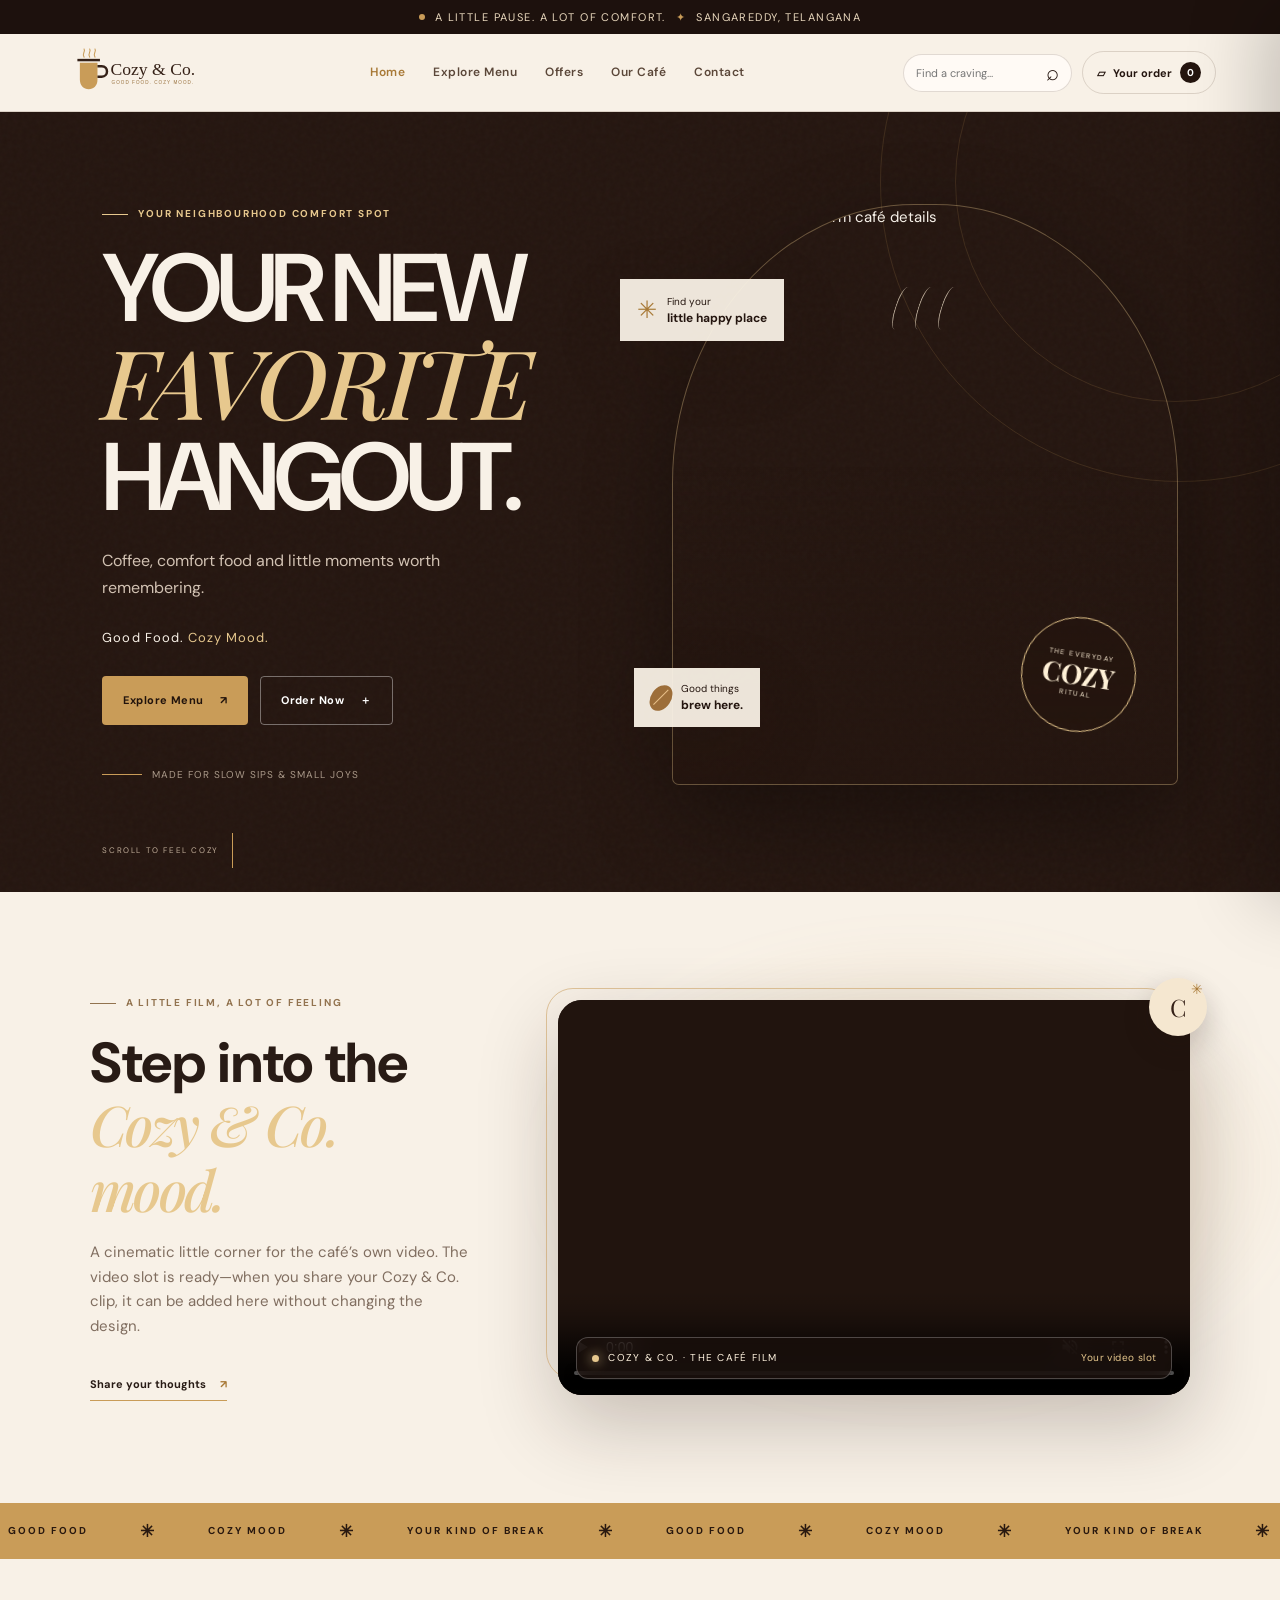
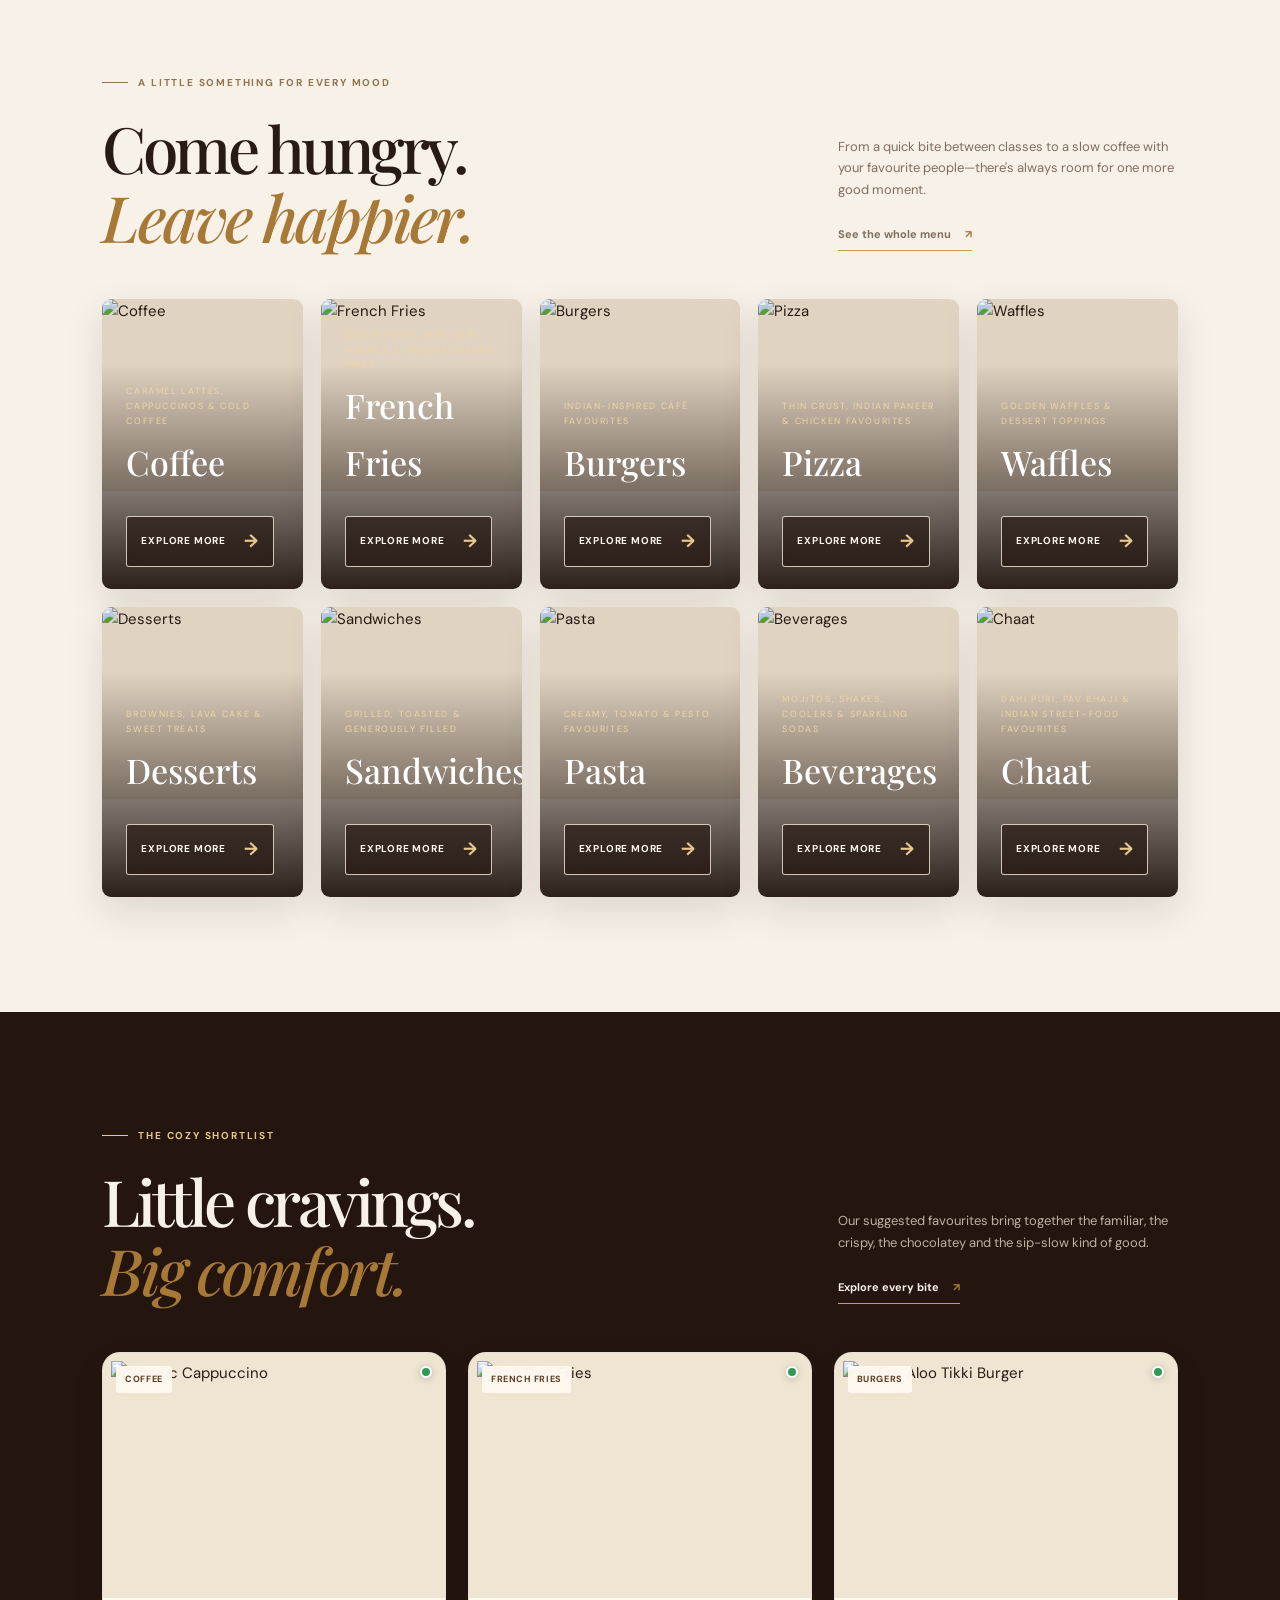
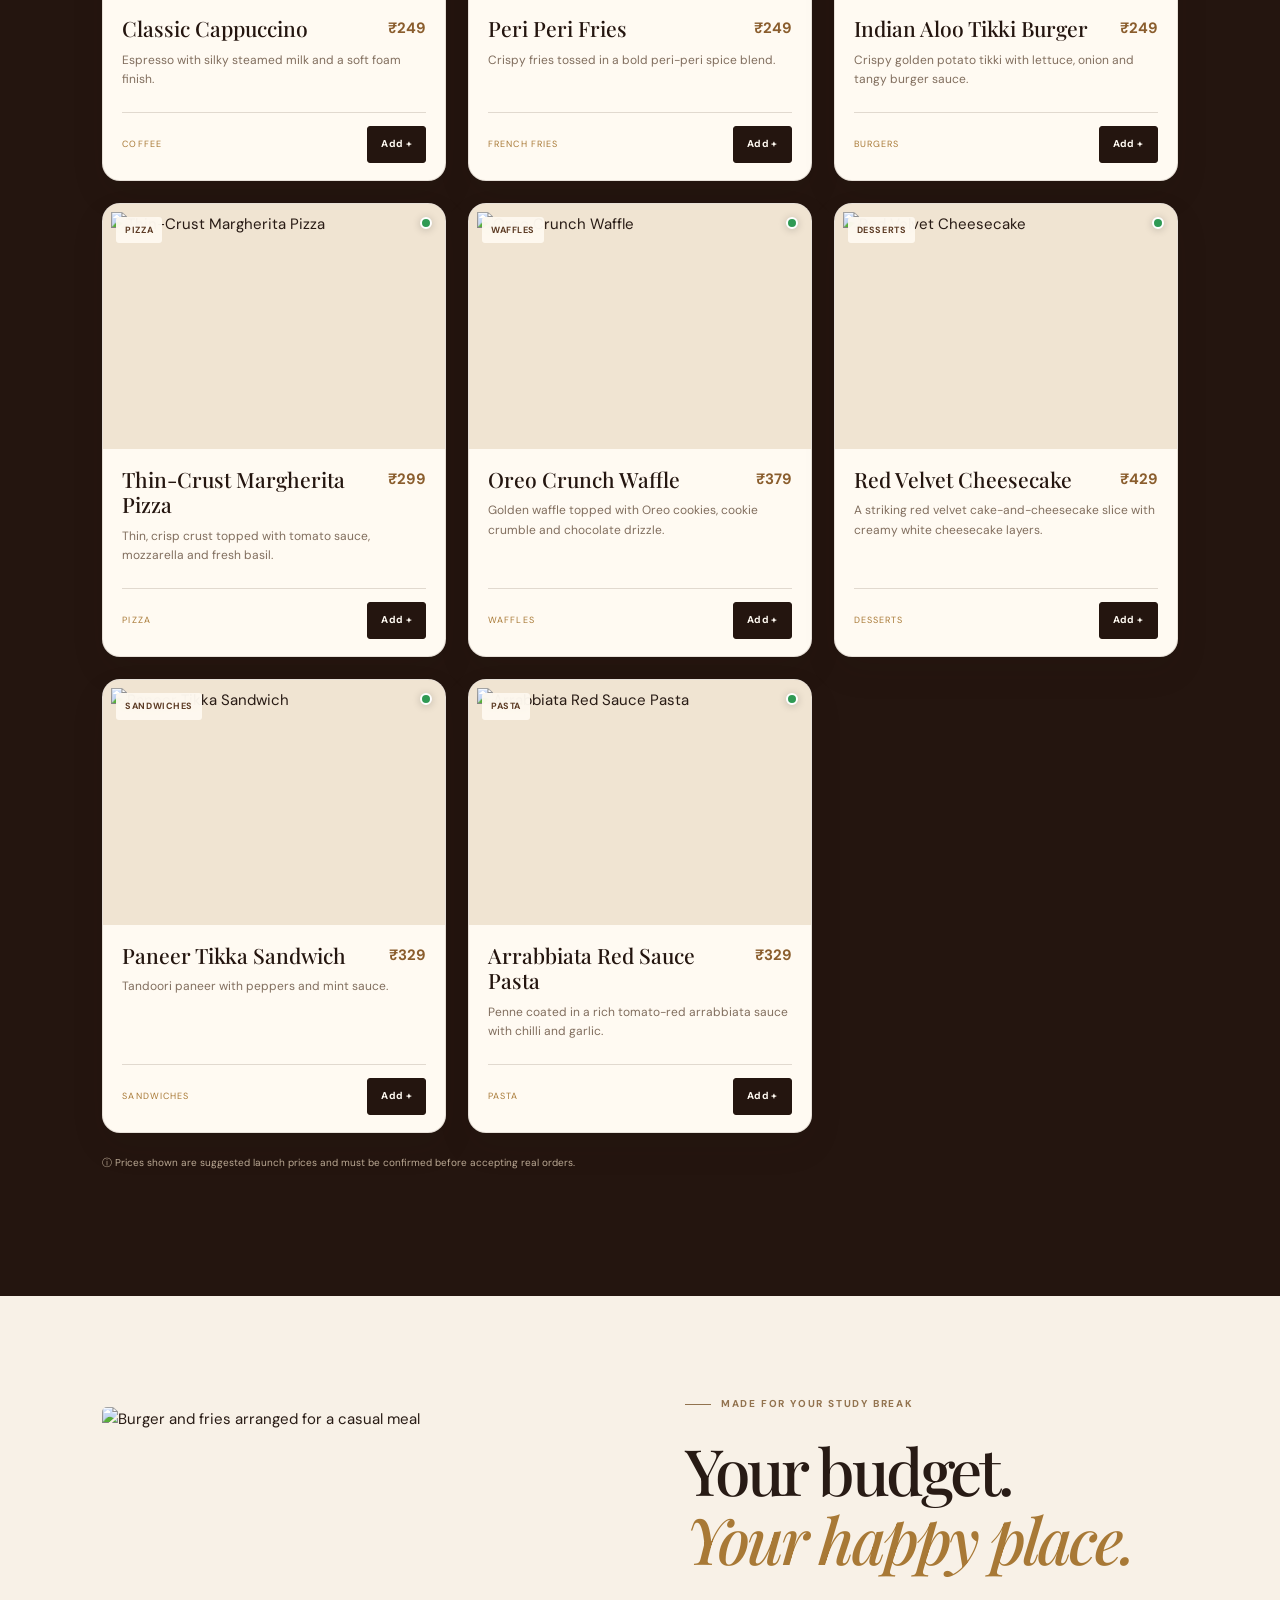
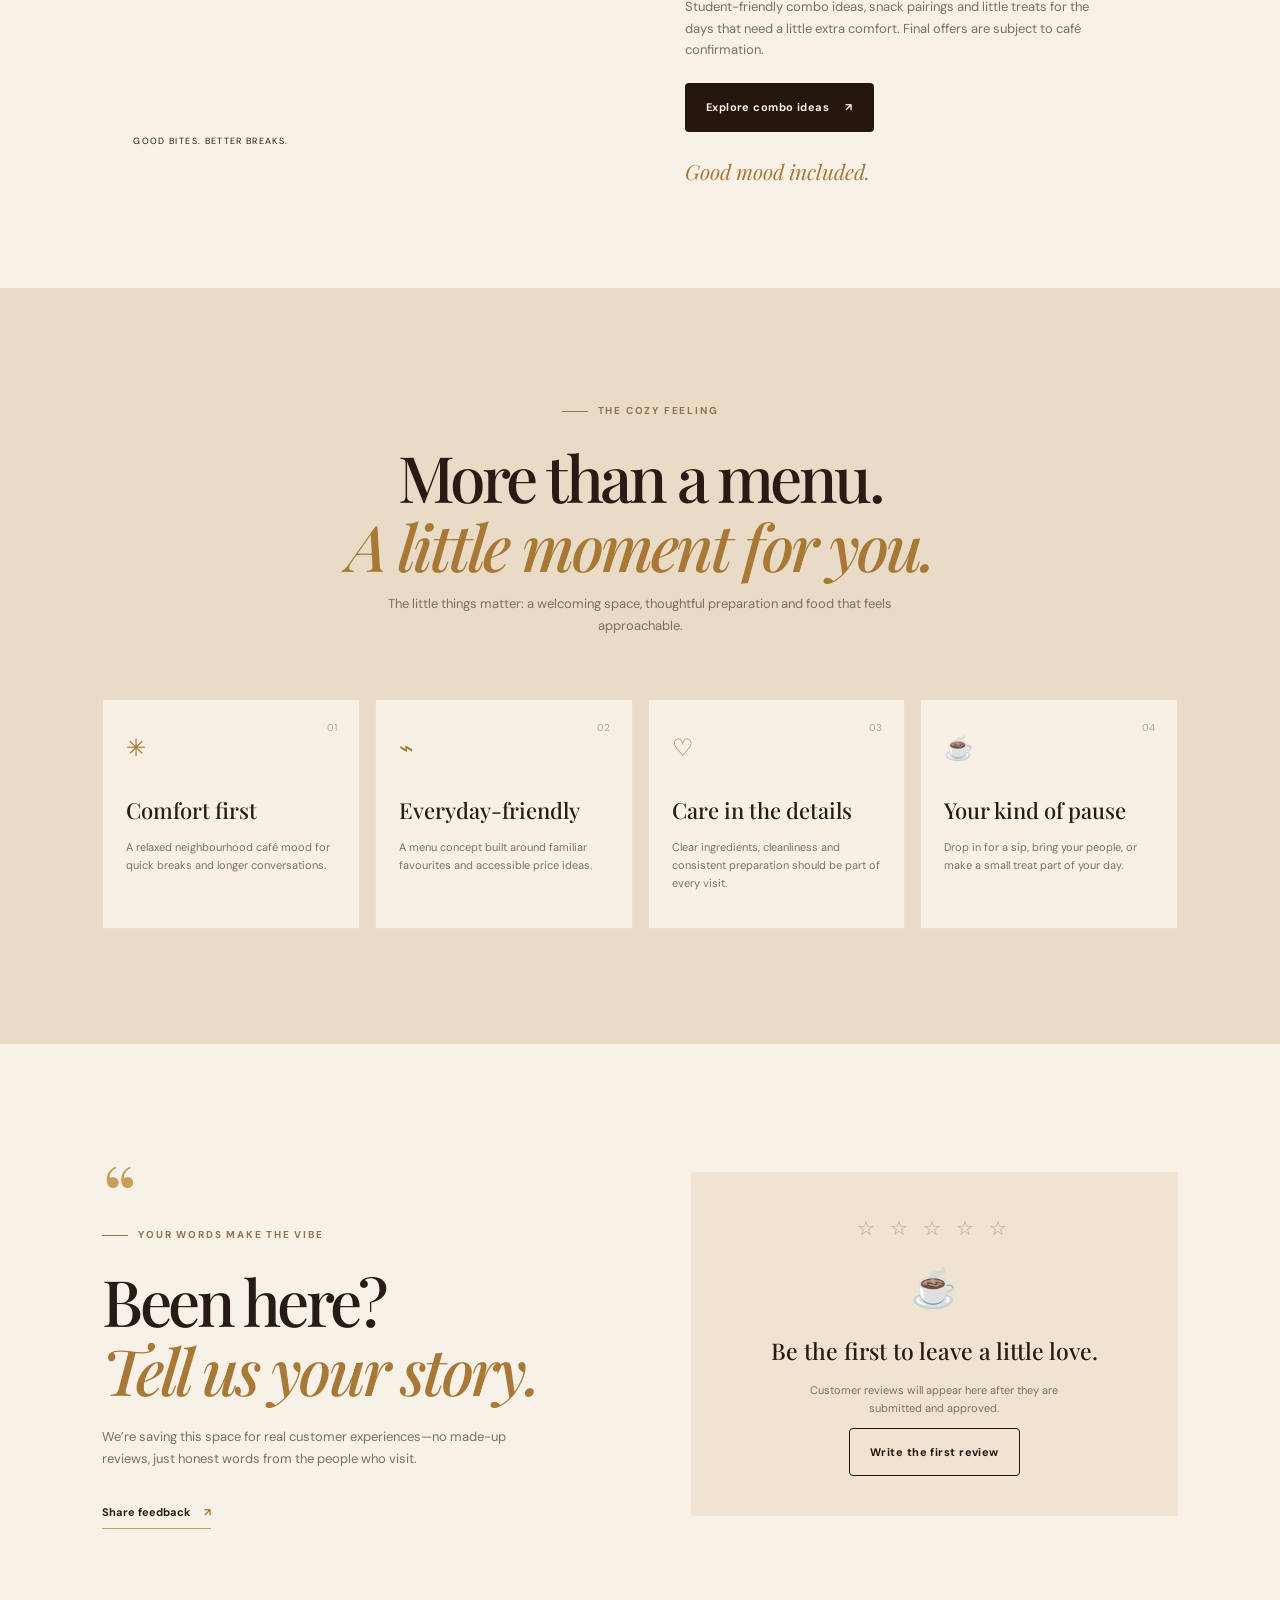
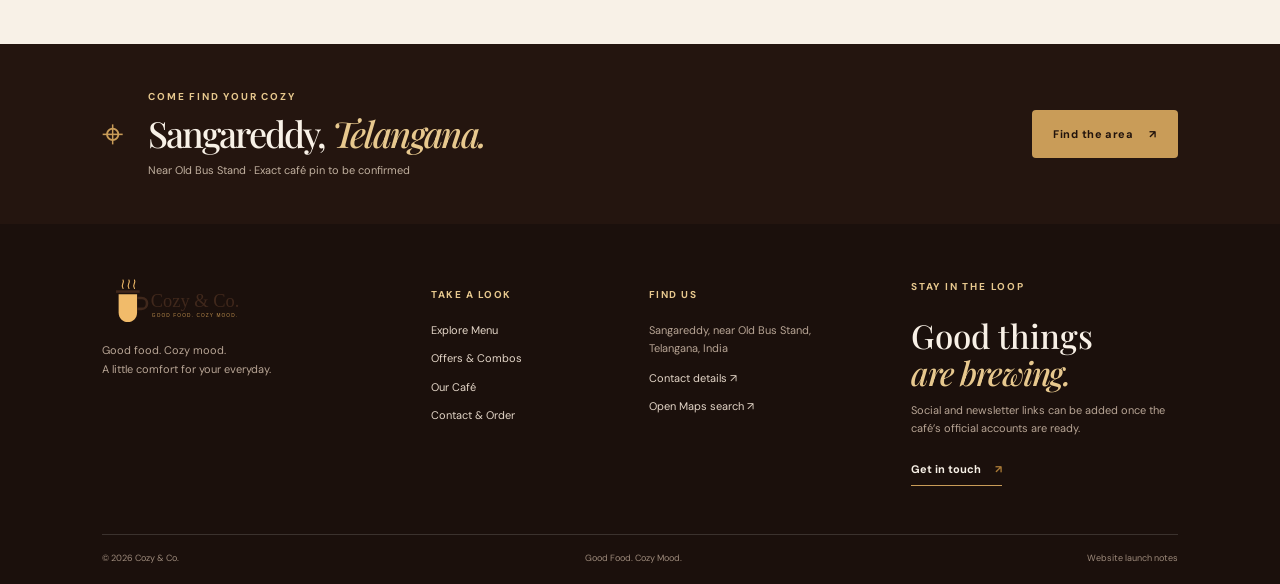
==== index.html @ 73ae34c2 "Refresh menu images after food photo updates" ====
<!doctype html>
<html lang="en">
<head>
  <meta charset="utf-8" />
  <meta name="viewport" content="width=device-width, initial-scale=1" />
  <meta name="theme-color" content="#24150F" />
  <meta name="description" content="Good Food. Cozy Mood. Discover coffee, comfort food, student-friendly snack ideas and sweet treats at Cozy & Co., Sangareddy." />
  <meta property="og:title" content="Cozy & Co. — Good Food. Cozy Mood." />
  <meta property="og:description" content="Coffee, comfort food and little moments worth remembering." />
  <title>Cozy & Co. | Good Food. Cozy Mood.</title>
  <link rel="icon" href="assets/img/logo.svg" type="image/svg+xml" />
  <link rel="preconnect" href="https://images.unsplash.com" />
  <link rel="stylesheet" href="assets/css/styles.css" />
  <script defer src="assets/js/data.js?v=20261010-premiumfix10"></script>
  <script defer src="assets/js/app.js?v=20261010-premiumfix10"></script>
</head>
<body data-page="home">
  <a class="skip-link" href="#main-content">Skip to content</a>
  <div class="announcement-bar"><span class="announcement-dot"></span> A little pause. A lot of comfort. <span class="announcement-sep">✦</span> Sangareddy, Telangana</div>
  <header class="site-header">
    <a class="brand" href="index.html" aria-label="Cozy & Co. home"><img src="assets/img/logo.svg" alt="Cozy & Co. — Good Food. Cozy Mood." /></a>
    <button class="nav-toggle" type="button" data-nav-toggle aria-expanded="false" aria-controls="primary-nav" aria-label="Open navigation"><span></span><span></span></button>
    <nav class="primary-nav" id="primary-nav" aria-label="Main navigation">
      <a data-nav-page="home" href="index.html">Home</a>
      <a data-nav-page="menu" href="menu.html">Explore Menu</a>
      <a data-nav-page="offers" href="offers.html">Offers</a>
      <a data-nav-page="cafe" href="cafe.html">Our Café</a>
      <a data-nav-page="contact" href="contact.html">Contact</a>
    </nav>
    <div class="header-actions">
      <form class="header-search" data-global-search role="search"><label class="sr-only" for="header-search-home">Search menu</label><input id="header-search-home" type="search" placeholder="Find a craving…" /><button aria-label="Search menu" type="submit">⌕</button></form>
      <button class="ambience-control" type="button" data-ambience-toggle aria-pressed="false" hidden><span aria-hidden="true">♪</span><span data-ambience-label>Ambience off</span></button>
      <button class="cart-trigger" type="button" data-cart-open aria-label="Open cart"><span class="cart-icon" aria-hidden="true">▱</span><span class="cart-trigger__label">Your order</span><span class="cart-count" data-cart-count>0</span></button>
    </div>
  </header>

  <main id="main-content">
    <section class="hero hero--home">
      <div class="hero-grain" aria-hidden="true"></div><div class="hero-orbit hero-orbit--one" aria-hidden="true"></div><div class="hero-orbit hero-orbit--two" aria-hidden="true"></div>
      <div class="hero-copy reveal">
        <p class="eyebrow eyebrow--gold"><span class="eyebrow-line"></span> Your neighbourhood comfort spot</p>
        <h1>YOUR NEW<br /><em>FAVORITE</em><br />HANGOUT.</h1>
        <p class="hero-lede">Coffee, comfort food and little moments worth remembering.</p>
        <p class="hero-tagline">Good Food. <span>Cozy Mood.</span></p>
        <div class="hero-actions"><a class="btn btn--gold" href="menu.html">Explore Menu <span aria-hidden="true">↗</span></a><button class="btn btn--light-outline" type="button" data-cart-open>Order Now <span aria-hidden="true">＋</span></button></div>
        <div class="hero-footnote"><span class="hero-footnote__line"></span><span>Made for slow sips & small joys</span></div>
      </div>
      <div class="hero-visual reveal" aria-label="Warm cup of coffee on a café table">
        <div class="hero-photo-frame"><img class="hero-photo" src="https://images.unsplash.com/photo-1559339352-11d035aa65de?auto=format&fit=crop&w=1600&q=90" alt="Fresh coffee and warm café details" fetchpriority="high" /><div class="hero-photo-shade"></div><div class="coffee-steam" aria-hidden="true"><span></span><span></span><span></span></div><div class="hero-stamp"><span class="hero-stamp__small">THE EVERYDAY</span><strong>COZY</strong><span class="hero-stamp__small">RITUAL</span></div></div>
        <div class="floating-note floating-note--top"><span class="note-sparkle">✳</span><span>Find your<br /><strong>little happy place</strong></span></div>
        <div class="floating-note floating-note--bottom"><span class="coffee-bean" aria-hidden="true"></span><span>Good things<br /><strong>brew here.</strong></span></div>
      </div>
      <a class="scroll-cue" href="#discover"><span>SCROLL TO FEEL COZY</span><i aria-hidden="true"></i></a>
    </section>

    <section class="home-film-section section--cream" id="cozy-film">
      <div class="home-film-copy reveal"><p class="eyebrow"><span class="eyebrow-line"></span> A little film, a lot of feeling</p><h2>Step into the<br/><em>Cozy & Co. mood.</em></h2><p>A cinematic little corner for the café’s own video. The video slot is ready—when you share your Cozy & Co. clip, it can be added here without changing the design.</p><a class="text-link" href="contact.html#share-feedback">Share your thoughts <span>↗</span></a></div>
      <div class="home-film-frame reveal"><div class="film-glow" aria-hidden="true"></div><video class="home-film-video" autoplay muted loop playsinline controls preload="metadata" poster="https://images.unsplash.com/photo-1559339352-11d035aa65de?auto=format&fit=crop&w=1400&q=90" aria-label="Cozy and Co. café film"><source src="assets/video/cozy-and-co.mp4" type="video/mp4"/>Your browser does not support video.</video><div class="film-caption"><span class="film-caption-dot"></span><span>COZY & CO. · THE CAFÉ FILM</span><span class="film-caption-note">Your video slot</span></div><div class="film-float-mark" aria-hidden="true">C<span>✳</span></div></div>
    </section>

    <div class="ticker" aria-label="Cozy and Co. tagline"><div class="ticker-track"><span>GOOD FOOD</span><b>✳</b><span>COZY MOOD</span><b>✳</b><span>YOUR KIND OF BREAK</span><b>✳</b><span>GOOD FOOD</span><b>✳</b><span>COZY MOOD</span><b>✳</b><span>YOUR KIND OF BREAK</span><b>✳</b></div></div>

    <section class="section section--cream" id="discover">
      <div class="section-heading section-heading--split reveal"><div><p class="eyebrow"><span class="eyebrow-line"></span> A little something for every mood</p><h2>Come hungry.<br /><em>Leave happier.</em></h2></div><div class="section-heading__aside"><p>From a quick bite between classes to a slow coffee with your favourite people—there's always room for one more good moment.</p><a class="text-link" href="menu.html">See the whole menu <span>↗</span></a></div></div>
      <div class="category-grid" id="category-grid" aria-label="Browse menu categories"></div>
    </section>

    <section class="section section--dark signature-section">
      <div class="section-heading section-heading--split reveal"><div><p class="eyebrow eyebrow--gold"><span class="eyebrow-line"></span> The cozy shortlist</p><h2>Little cravings.<br /><em>Big comfort.</em></h2></div><div class="section-heading__aside section-heading__aside--light"><p>Our suggested favourites bring together the familiar, the crispy, the chocolatey and the sip-slow kind of good.</p><a class="text-link text-link--light" href="menu.html">Explore every bite <span>↗</span></a></div></div>
      <div class="food-grid food-grid--featured" id="featured-grid" aria-label="Featured menu items"></div>
      <p class="price-note price-note--dark"><span aria-hidden="true">ⓘ</span> Prices shown are suggested launch prices and must be confirmed before accepting real orders.</p>
    </section>

    <section class="combo-banner section--cream">
      <div class="combo-banner__image"><img src="https://images.unsplash.com/photo-1568901346375-23c9450c58cd?auto=format&fit=crop&w=1400&q=90" alt="Burger and fries arranged for a casual meal" loading="lazy" /><span class="image-note">GOOD BITES. BETTER BREAKS.</span></div>
      <div class="combo-banner__copy reveal"><p class="eyebrow"><span class="eyebrow-line"></span> Made for your study break</p><h2>Your budget.<br /><em>Your happy place.</em></h2><p>Student-friendly combo ideas, snack pairings and little treats for the days that need a little extra comfort. Final offers are subject to café confirmation.</p><a class="btn btn--dark" href="offers.html">Explore combo ideas <span aria-hidden="true">↗</span></a><span class="handwritten">Good mood included.</span></div>
    </section>

    <section class="section section--sand values-section">
      <div class="section-heading section-heading--center reveal"><p class="eyebrow"><span class="eyebrow-line"></span> The Cozy feeling</p><h2>More than a menu.<br /><em>A little moment for you.</em></h2><p class="section-intro">The little things matter: a welcoming space, thoughtful preparation and food that feels approachable.</p></div>
      <div class="values-grid"><article class="value-card reveal"><span class="value-icon">✳</span><span class="value-number">01</span><h3>Comfort first</h3><p>A relaxed neighbourhood café mood for quick breaks and longer conversations.</p></article><article class="value-card reveal"><span class="value-icon">⌁</span><span class="value-number">02</span><h3>Everyday-friendly</h3><p>A menu concept built around familiar favourites and accessible price ideas.</p></article><article class="value-card reveal"><span class="value-icon">♡</span><span class="value-number">03</span><h3>Care in the details</h3><p>Clear ingredients, cleanliness and consistent preparation should be part of every visit.</p></article><article class="value-card reveal"><span class="value-icon">☕</span><span class="value-number">04</span><h3>Your kind of pause</h3><p>Drop in for a sip, bring your people, or make a small treat part of your day.</p></article></div>
    </section>

    <section class="section section--cream review-section">
      <div class="review-feature reveal"><div class="review-quote-mark">“</div><p class="eyebrow"><span class="eyebrow-line"></span> Your words make the vibe</p><h2>Been here?<br /><em>Tell us your story.</em></h2><p>We’re saving this space for real customer experiences—no made-up reviews, just honest words from the people who visit.</p><a class="text-link" href="contact.html#share-feedback">Share feedback <span>↗</span></a></div>
      <div class="review-placeholder reveal"><div class="review-placeholder__stars" aria-label="No ratings yet">☆ ☆ ☆ ☆ ☆</div><span class="review-placeholder__cup">☕</span><strong>Be the first to leave a little love.</strong><p>Customer reviews will appear here after they are submitted and approved.</p><a href="contact.html#share-feedback" class="btn btn--outline-dark">Write the first review</a></div>
    </section>

    <section class="location-strip section--dark">
      <div class="location-strip__mark" aria-hidden="true">⌖</div><div class="location-strip__copy"><p class="eyebrow eyebrow--gold">Come find your cozy</p><h2>Sangareddy, <em>Telangana.</em></h2><p>Near Old Bus Stand · Exact café pin to be confirmed</p></div><a id="maps-link" class="btn btn--gold" href="https://www.google.com/maps/search/?api=1&query=Cozy%20%26%20Co.%20near%20Old%20Bus%20Stand%20Sangareddy%20Telangana" target="_blank" rel="noopener noreferrer">Find the area <span aria-hidden="true">↗</span></a>
    </section>
  </main>

  <footer class="site-footer"><div class="footer-main"><div class="footer-brand"><a href="index.html" aria-label="Cozy & Co. home"><img src="assets/img/logo.svg" alt="Cozy & Co." /></a><p>Good food. Cozy mood.<br />A little comfort for your everyday.</p></div><div class="footer-column"><h2>Take a look</h2><a href="menu.html">Explore Menu</a><a href="offers.html">Offers & Combos</a><a href="cafe.html">Our Café</a><a href="contact.html">Contact & Order</a></div><div class="footer-column"><h2>Find us</h2><p>Sangareddy, near Old Bus Stand,<br />Telangana, India</p><a href="contact.html#contact-details">Contact details <span>↗</span></a><a href="https://www.google.com/maps/search/?api=1&query=Cozy%20%26%20Co.%20near%20Old%20Bus%20Stand%20Sangareddy%20Telangana" target="_blank" rel="noopener noreferrer">Open Maps search <span>↗</span></a></div><div class="footer-newsletter"><p class="eyebrow eyebrow--gold">Stay in the loop</p><h2>Good things<br /><em>are brewing.</em></h2><p>Social and newsletter links can be added once the café’s official accounts are ready.</p><a class="text-link text-link--light" href="contact.html">Get in touch <span>↗</span></a></div></div><div class="footer-bottom"><span>© <span id="current-year">2026</span> Cozy & Co.</span><span>Good Food. Cozy Mood.</span><a href="README.md">Website launch notes</a></div></footer>

  <div class="cart-backdrop" id="cart-backdrop" aria-hidden="true"></div>
  <aside class="cart-drawer" id="cart-drawer" aria-label="Your order cart" aria-hidden="true">
    <div class="cart-drawer__header"><div><p class="eyebrow">A little something for you</p><h2>Your <em>order.</em></h2></div><button class="icon-button" type="button" data-cart-close aria-label="Close cart">×</button></div>
    <div class="cart-demo-notice"><strong>Preview mode</strong><span>Suggested prices only. Checkout will not send an order or take payment.</span></div>
    <div id="cart-empty" class="cart-empty"><span class="cart-empty__icon">☕</span><h3>Your cozy cart is empty.</h3><p>Find a little something to make your day.</p><a class="btn btn--dark" href="menu.html">Explore menu</a></div>
    <div id="cart-items" class="cart-items" aria-live="polite"></div>
    <div id="checkout-area" class="checkout-area" hidden>
      <div class="cart-totals"><div><span>Subtotal</span><strong data-cart-total>₹0</strong></div><div><span>Delivery fee</span><span class="muted-value">Not configured</span></div><div><span>Taxes</span><span class="muted-value">Not configured</span></div><div class="cart-totals__grand"><span>Preview total</span><strong data-cart-total>₹0</strong></div></div>
      <p class="checkout-note" id="checkout-mode-note">Choose delivery or pickup.</p>
      <form id="checkout-form" class="checkout-form">
        <h3>Checkout details</h3><p class="form-caption">This form validates a demo only. Your information will not be sent or saved.</p>
        <label>Full name <input name="fullName" autocomplete="name" required maxlength="100" placeholder="Your name" /></label>
        <label>Mobile number <input name="mobile" type="tel" inputmode="tel" autocomplete="tel" pattern="[0-9+() -]{10,18}" required placeholder="10-digit mobile number" /></label>
        <label>Order type <select id="fulfilment-type" name="fulfilment" required><option value="pickup">Pickup</option><option value="delivery">Delivery</option></select></label>
        <div id="delivery-address-fields" class="delivery-address-fields" hidden>
          <label>House / building <input name="building" data-delivery-required autocomplete="address-line1" placeholder="House or building" /></label>
          <label>Area and locality <input name="area" data-delivery-required placeholder="Area / locality" /></label>
          <label>Landmark <input name="landmark" placeholder="Nearby landmark (optional)" /></label>
          <div class="form-row"><label>City <input name="city" data-delivery-required autocomplete="address-level2" value="Sangareddy" /></label><label>PIN code <input name="pin" data-delivery-required inputmode="numeric" autocomplete="postal-code" pattern="[0-9]{6}" placeholder="6-digit PIN" /></label></div>
          <label>State <input name="state" data-delivery-required autocomplete="address-level1" value="Telangana" /></label>
          <label>Delivery instructions <textarea name="instructions" rows="2" placeholder="Gate, floor or other details"></textarea></label>
        </div>
        <label>Order notes <textarea name="notes" rows="2" maxlength="500" placeholder="Optional note for the café"></textarea></label>
        <div class="payment-status"><span class="status-dot"></span><div><strong>Payment methods not enabled</strong><p>UPI, online payment and pay-at-pickup must be configured before launch.</p></div></div>
        <button class="btn btn--gold btn--full" type="submit">Validate demo checkout <span>↗</span></button>
        <div id="checkout-result" class="form-result" role="status" hidden></div>
      </form>
    </div>
  </aside>
  <div class="site-toast" id="site-toast" role="status" aria-live="polite"></div>
</body>
</html>
---- assets/css/styles.css ----
@import url('https://fonts.googleapis.com/css2?family=DM+Sans:wght@400;500;600;700&family=Playfair+Display:ital,wght@0,500;0,600;0,700;1,500;1,600&display=swap');
:root{--espresso:#24150f;--espresso2:#352117;--cream:#f8f1e7;--paper:#fffaf2;--sand:#eadbc6;--gold:#c99c58;--gold2:#e7c88e;--ink:#281b15;--muted:#806e60;--line:rgba(71,45,29,.16);--serif:'Playfair Display',Georgia,serif;--sans:'DM Sans',Arial,sans-serif;--shadow:0 22px 70px rgba(36,21,15,.14);--radius:22px}*{box-sizing:border-box}html{scroll-behavior:smooth;scroll-padding-top:100px}body{margin:0;background:var(--cream);color:var(--ink);font-family:var(--sans);font-size:15px;line-height:1.65}body.cart-open{overflow:hidden}img{display:block;max-width:100%}a{color:inherit;text-decoration:none}button,input,select,textarea{font:inherit}button,a,input,select,textarea{-webkit-tap-highlight-color:transparent}button{cursor:pointer}button:focus-visible,a:focus-visible,input:focus-visible,select:focus-visible,textarea:focus-visible{outline:3px solid var(--gold);outline-offset:3px}.sr-only{position:absolute;width:1px;height:1px;padding:0;margin:-1px;overflow:hidden;clip:rect(0,0,0,0);white-space:nowrap;border:0}.skip-link{position:absolute;left:12px;top:-100px;z-index:999;background:#fff;padding:10px 16px}.skip-link:focus{top:12px}.announcement-bar{display:flex;justify-content:center;align-items:center;gap:10px;background:#1d110d;color:#e9d8bd;padding:8px 14px;font-size:11px;letter-spacing:.13em;text-transform:uppercase}.announcement-dot{width:6px;height:6px;border-radius:50%;background:var(--gold)}.announcement-sep{color:var(--gold)}.site-header{position:sticky;top:0;z-index:50;display:flex;align-items:center;gap:28px;justify-content:space-between;padding:14px clamp(18px,5vw,76px);background:rgba(248,241,231,.94);backdrop-filter:blur(18px);border-bottom:1px solid var(--line)}.brand img{width:148px;max-height:58px;object-fit:contain}.primary-nav{display:flex;gap:clamp(14px,2.2vw,34px);align-items:center}.primary-nav a{font-size:12px;font-weight:600;letter-spacing:.04em;color:#5b4739;transition:color .2s}.primary-nav a:hover,.primary-nav a[aria-current=page]{color:#a87936}.header-actions{display:flex;align-items:center;gap:10px}.header-search{display:flex;border:1px solid var(--line);border-radius:40px;overflow:hidden;background:#fffaf5}.header-search input{border:0;background:transparent;outline:0;width:130px;padding:9px 12px;font-size:11px}.header-search button{border:0;background:transparent;padding:0 12px;color:var(--espresso);font-size:22px}.cart-trigger,.ambience-control{border:1px solid var(--line);border-radius:50px;padding:10px 14px;display:flex;align-items:center;gap:8px;background:transparent;color:var(--espresso);font-size:11px;font-weight:700}.cart-count{display:grid;place-items:center;width:21px;height:21px;background:var(--espresso);color:white;border-radius:50%;font-size:10px}.nav-toggle{display:none;background:transparent;border:0}.hero{position:relative;overflow:hidden;min-height:670px;background:var(--espresso);color:var(--cream);display:grid;grid-template-columns:1fr 1fr;align-items:center;padding:76px clamp(24px,8vw,130px) 92px;gap:5vw}.hero--home{min-height:min(780px,calc(100vh - 100px))}.hero-grain{position:absolute;inset:0;pointer-events:none;opacity:.12;background-image:url("data:image/svg+xml,%3Csvg viewBox='0 0 180 180' xmlns='http://www.w3.org/2000/svg'%3E%3Cfilter id='n'%3E%3CfeTurbulence type='fractalNoise' baseFrequency='.9' numOctaves='4' stitchTiles='stitch'/%3E%3C/filter%3E%3Crect width='100%25' height='100%25' filter='url(%23n)' opacity='.25'/%3E%3C/svg%3E")}.hero-orbit{position:absolute;border:1px solid rgba(201,156,88,.16);border-radius:50%;pointer-events:none}.hero-orbit--one{width:600px;height:600px;right:-200px;top:-230px}.hero-orbit--two{width:440px;height:440px;right:-115px;top:-150px}.hero-copy,.hero-visual{position:relative;z-index:1}.eyebrow{font-size:10px;text-transform:uppercase;letter-spacing:.18em;font-weight:700;color:#92734f;display:flex;align-items:center;gap:10px;margin:0 0 22px}.eyebrow--gold{color:var(--gold2)}.eyebrow-line{display:inline-block;width:26px;height:1px;background:currentColor}.hero h1{font-size:clamp(54px,7.5vw,105px);letter-spacing:-.065em;line-height:.94;margin:0 0 25px;font-weight:600}.hero h1 em,h2 em{font-family:var(--serif);font-weight:500;color:var(--gold2);letter-spacing:-.045em}.hero-lede{max-width:380px;color:#d2c2b3;font-size:16px}.hero-tagline{font-size:13px;letter-spacing:.08em;margin:26px 0}.hero-tagline span{color:var(--gold2)}.hero-actions{display:flex;flex-wrap:wrap;gap:12px;margin:28px 0}.btn{display:inline-flex;align-items:center;justify-content:center;gap:16px;border:1px solid transparent;border-radius:4px;padding:14px 20px;font-size:11px;font-weight:700;letter-spacing:.04em;transition:transform .2s,background .2s,color .2s}.btn:hover{transform:translateY(-2px)}.btn--gold{background:var(--gold);color:#21130c}.btn--gold:hover{background:var(--gold2)}.btn--light-outline{border-color:rgba(255,255,255,.38);color:white;background:transparent}.btn--dark{background:var(--espresso);color:var(--cream)}.btn--outline-dark{background:transparent;border-color:var(--espresso);color:var(--espresso)}.btn--full{width:100%}.hero-footnote{display:flex;align-items:center;gap:10px;color:#aa9989;font-size:10px;letter-spacing:.1em;text-transform:uppercase;margin-top:42px}.hero-footnote__line{width:40px;height:1px;background:var(--gold)}.hero-visual{max-width:510px;justify-self:end;width:100%}.hero-photo-frame{position:relative;aspect-ratio:4/4.6;overflow:hidden;border-radius:48% 48% 7px 7px;box-shadow:0 30px 90px rgba(0,0,0,.3);border:1px solid rgba(231,200,142,.35)}.hero-photo{width:100%;height:100%;object-fit:cover;filter:saturate(.8)}.hero-photo-shade{position:absolute;inset:0;background:linear-gradient(0deg,rgba(36,21,15,.55),transparent 55%)}.coffee-steam{position:absolute;top:14%;left:44%;display:flex;gap:10px;opacity:.65}.coffee-steam span{height:45px;width:13px;border-left:1px solid #fff0d8;border-radius:50%;transform:rotate(18deg);animation:steam 3s ease-in-out infinite}.coffee-steam span:nth-child(2){animation-delay:.7s}.coffee-steam span:nth-child(3){animation-delay:1.2s}@keyframes steam{50%{transform:translateY(-12px) rotate(18deg);opacity:.25}}.hero-stamp{position:absolute;bottom:9%;right:8%;width:115px;height:115px;border:1px solid var(--gold2);border-radius:50%;display:flex;align-items:center;justify-content:center;flex-direction:column;color:#fff1d7;background:rgba(36,21,15,.45);backdrop-filter:blur(4px);transform:rotate(9deg)}.hero-stamp strong{font-family:var(--serif);font-size:27px;line-height:1}.hero-stamp__small{font-size:7px;letter-spacing:.2em}.floating-note{position:absolute;display:flex;gap:10px;align-items:center;padding:13px 17px;background:rgba(250,243,231,.94);color:var(--espresso);box-shadow:var(--shadow);font-size:10px;line-height:1.5}.floating-note strong{font-size:12px}.floating-note--top{top:13%;left:-52px}.floating-note--bottom{bottom:10%;left:-38px}.note-sparkle{font-size:24px;color:#a87936}.coffee-bean{display:block;width:20px;height:28px;border-radius:50%;background:#9d6e39;transform:rotate(35deg);position:relative}.coffee-bean:after{content:"";position:absolute;left:9px;top:3px;width:1px;height:21px;background:#e9c18b;transform:rotate(10deg)}.scroll-cue{position:absolute;bottom:24px;left:clamp(24px,8vw,130px);display:flex;gap:13px;align-items:center;font-size:8px;letter-spacing:.2em;color:#c0ad99}.scroll-cue i{height:35px;width:1px;background:var(--gold);display:inline-block}.ticker{overflow:hidden;background:var(--gold);color:#28180f;padding:14px 0}.ticker-track{display:flex;align-items:center;justify-content:space-around;gap:35px;min-width:700px;font-size:10px;letter-spacing:.2em;font-weight:700}.ticker-track b{font-size:17px}.section{padding:clamp(65px,9vw,125px) clamp(22px,8vw,125px)}.section--cream{background:var(--cream)}.section--sand{background:#eadbc7}.section--dark{background:var(--espresso);color:var(--cream)}.section-heading{margin-bottom:48px}.section-heading--split{display:flex;justify-content:space-between;align-items:end;gap:45px}.section-heading h2,.combo-banner h2,.review-feature h2,.location-strip h2{font-family:var(--serif);font-size:clamp(38px,5vw,66px);font-weight:500;letter-spacing:-.055em;line-height:1.08;margin:0}.section-heading h2 em,.combo-banner h2 em,.review-feature h2 em,.location-strip h2 em{color:#a87936}.section-heading__aside{max-width:340px;color:var(--muted);font-size:13px}.section-heading__aside--light{color:#bfb0a2}.text-link{display:inline-flex;gap:14px;align-items:center;margin-top:12px;border-bottom:1px solid var(--gold);padding-bottom:7px;font-size:11px;font-weight:700}.text-link span{color:#a87936}.text-link--light{color:var(--cream)}.category-grid{display:grid;grid-template-columns:repeat(4,1fr);gap:16px}.category-card{position:relative;min-height:190px;overflow:hidden;border-radius:5px;background:#e4d2bc;padding:25px;display:flex;flex-direction:column;justify-content:end;isolation:isolate;transition:transform .25s}.category-card:hover{transform:translateY(-5px)}.category-card img{position:absolute;inset:0;width:100%;height:100%;object-fit:cover;z-index:-2;transition:transform .6s}.category-card:hover img{transform:scale(1.07)}.category-card:after{content:"";position:absolute;inset:0;background:linear-gradient(0deg,rgba(31,17,10,.82),rgba(31,17,10,.05) 75%);z-index:-1}.category-card span{font-size:9px;letter-spacing:.18em;text-transform:uppercase;color:#f1d5a7}.category-card h3{font-family:var(--serif);font-size:26px;font-weight:500;color:white;margin:4px 0}.category-card .category-arrow{position:absolute;right:18px;top:18px;color:white;font-size:18px}.food-grid{display:grid;grid-template-columns:repeat(4,minmax(0,1fr));gap:18px}.food-card{background:#fffaf3;color:var(--ink);border-radius:7px;overflow:hidden;box-shadow:0 8px 28px rgba(0,0,0,.06);display:flex;flex-direction:column;transition:transform .25s,box-shadow .25s}.food-card:hover{transform:translateY(-4px);box-shadow:var(--shadow)}.food-card__image{position:relative;aspect-ratio:1.22;overflow:hidden;background:#e2d1bb}.food-card__image img{width:100%;height:100%;object-fit:cover;transition:transform .5s}.food-card:hover .food-card__image img{transform:scale(1.06)}.food-card__badge{position:absolute;top:12px;left:12px;background:var(--gold2);color:#28180f;padding:5px 8px;font-size:8px;letter-spacing:.1em;text-transform:uppercase;font-weight:700}.food-card__body{padding:17px;display:flex;flex-direction:column;flex:1}.food-card__category{font-size:9px;text-transform:uppercase;letter-spacing:.15em;color:#a87936}.food-card h3{font-family:var(--serif);font-size:21px;line-height:1.2;margin:6px 0}.food-card p{font-size:11px;color:#816e5e;line-height:1.6;margin:0 0 16px}.food-card__bottom{display:flex;align-items:center;justify-content:space-between;gap:8px;margin-top:auto}.food-card__price{font-weight:700;font-size:15px}.add-to-cart{background:var(--espresso);color:white;border:0;border-radius:50%;width:36px;height:36px;font-size:20px;display:grid;place-items:center}.add-to-cart:hover{background:#956b36}.price-note{font-size:10px;margin-top:22px;color:#8d7967}.price-note--dark{color:#bba994}.combo-banner{display:grid;grid-template-columns:1fr 1fr;align-items:center;gap:clamp(35px,7vw,100px);padding:clamp(55px,8vw,100px) clamp(22px,8vw,125px)}.combo-banner__image{position:relative;min-height:370px}.combo-banner__image img{height:100%;width:100%;min-height:370px;object-fit:cover;border-radius:5px}.image-note{position:absolute;bottom:18px;left:18px;background:var(--cream);padding:10px 13px;font-size:9px;letter-spacing:.15em}.combo-banner__copy>p:not(.eyebrow){max-width:420px;color:var(--muted);font-size:13px;margin:23px 0}.handwritten{display:block;font-family:var(--serif);font-style:italic;color:#a87936;margin-top:22px;font-size:21px}.section-heading--center{text-align:center;display:flex;align-items:center;flex-direction:column}.section-intro{max-width:520px;color:var(--muted);font-size:13px}.values-grid{display:grid;grid-template-columns:repeat(4,1fr);gap:15px;margin-top:50px}.value-card{position:relative;background:rgba(255,250,242,.7);padding:28px 23px;min-height:230px;border:1px solid rgba(71,45,29,.09)}.value-icon{font-size:24px;color:#a87936}.value-number{position:absolute;right:22px;top:20px;font-size:10px;color:#b6a18b}.value-card h3{font-family:var(--serif);font-size:22px;font-weight:500;margin:24px 0 10px}.value-card p{font-size:11px;color:var(--muted);margin:0}.review-section{display:grid;grid-template-columns:1fr 1fr;gap:clamp(35px,8vw,120px);align-items:center}.review-quote-mark{font-family:var(--serif);font-size:85px;color:var(--gold);line-height:.8}.review-feature>p:not(.eyebrow){max-width:410px;color:var(--muted);font-size:13px;margin:22px 0}.review-placeholder{background:#efe3d2;padding:40px;text-align:center;min-height:280px;display:flex;flex-direction:column;align-items:center;justify-content:center}.review-placeholder__stars{letter-spacing:.25em;color:#b5a18b;font-size:20px}.review-placeholder__cup{font-size:38px;margin:12px}.review-placeholder strong{font-family:var(--serif);font-size:23px;font-weight:500}.review-placeholder p{max-width:300px;color:var(--muted);font-size:11px}.location-strip{padding:45px clamp(22px,8vw,125px);display:flex;align-items:center;gap:25px}.location-strip__mark{font-size:38px;color:var(--gold)}.location-strip__copy{flex:1}.location-strip .eyebrow{margin-bottom:8px}.location-strip h2{font-size:36px}.location-strip h2 em{color:var(--gold2)}.location-strip p:last-child{font-size:11px;color:#c1b09f;margin:8px 0 0}.site-footer{background:#1b100c;color:#f8f0e6;padding:55px clamp(22px,8vw,125px) 18px}.footer-main{display:grid;grid-template-columns:1.3fr .8fr 1fr 1.2fr;gap:40px;padding-bottom:48px}.footer-brand img{width:155px;filter:brightness(1.2)}.footer-brand p,.footer-column p,.footer-newsletter>p:not(.eyebrow){font-size:11px;color:#b8a595}.footer-column h2{font-size:10px;letter-spacing:.15em;text-transform:uppercase;color:var(--gold2);margin:8px 0 18px}.footer-column a{display:block;color:#e4d6c8;font-size:11px;margin:10px 0}.footer-newsletter h2{font-family:var(--serif);font-size:33px;font-weight:500;line-height:1.1;margin:0}.footer-newsletter h2 em{color:var(--gold2)}.footer-bottom{display:flex;justify-content:space-between;gap:20px;border-top:1px solid rgba(255,255,255,.14);padding-top:16px;color:#9d8a7b;font-size:9px}.cart-backdrop{position:fixed;inset:0;background:rgba(20,12,8,.58);z-index:100;opacity:0;visibility:hidden;transition:.25s}.cart-drawer{position:fixed;z-index:101;right:0;top:0;height:100dvh;width:min(470px,100%);background:var(--paper);padding:28px;overflow:auto;transform:translateX(100%);transition:transform .3s ease;box-shadow:-20px 0 70px rgba(0,0,0,.2)}body.cart-open .cart-backdrop{opacity:1;visibility:visible}body.cart-open .cart-drawer{transform:translateX(0)}.cart-drawer__header{display:flex;justify-content:space-between;align-items:start}.cart-drawer__header h2{font-family:var(--serif);font-weight:500;font-size:36px;margin:0}.cart-drawer__header h2 em{color:#a87936}.icon-button{border:1px solid var(--line);background:transparent;border-radius:50%;width:36px;height:36px;font-size:23px}.cart-demo-notice{display:flex;flex-direction:column;background:#f0e3cf;padding:13px;margin:20px 0;font-size:10px;color:#725b44}.cart-demo-notice strong{color:#342116;font-size:11px}.cart-empty{text-align:center;padding:45px 10px}.cart-empty__icon{font-size:40px}.cart-empty h3{font-family:var(--serif);font-weight:500;font-size:24px;margin:8px 0}.cart-empty p{color:var(--muted);font-size:11px}.cart-item{display:grid;grid-template-columns:64px 1fr auto;gap:12px;padding:13px 0;border-bottom:1px solid var(--line)}.cart-item img{width:64px;height:64px;object-fit:cover}.cart-item h4{font-family:var(--serif);font-weight:500;font-size:16px;margin:0}.cart-item p{font-size:11px;color:var(--muted);margin:3px 0}.quantity-control{display:flex;align-items:center;gap:8px;margin-top:8px}.quantity-control button{border:1px solid var(--line);background:transparent;width:25px;height:25px}.cart-item__price{font-size:12px;font-weight:700}.checkout-area{border-top:1px solid var(--line);padding-top:20px}.cart-totals>div{display:flex;justify-content:space-between;font-size:12px;margin:8px 0}.cart-totals__grand{border-top:1px solid var(--line);padding-top:12px;font-size:15px!important}.muted-value{color:#a69586;font-size:10px}.checkout-note,.form-caption{font-size:10px;color:var(--muted)}.checkout-form h3{font-family:var(--serif);font-weight:500;font-size:24px;margin:20px 0 0}.checkout-form label{display:flex;flex-direction:column;gap:6px;font-size:10px;font-weight:700;margin:13px 0}.checkout-form input,.checkout-form textarea,.checkout-form select,.page-form input,.page-form textarea,.page-form select{border:1px solid #d9c9b6;background:#fffdf8;padding:11px;border-radius:3px;width:100%;font-size:12px;color:var(--ink)}.checkout-form textarea{resize:vertical}.form-row{display:grid;grid-template-columns:1fr 1fr;gap:10px}.payment-status{display:flex;gap:10px;padding:13px;background:#f2e9dc;margin:17px 0}.payment-status strong{font-size:10px}.payment-status p{font-size:9px;color:var(--muted);margin:3px 0}.status-dot{width:8px;height:8px;border-radius:50%;background:#c08b43;margin-top:4px;flex:none}.form-result{padding:12px;margin:12px 0;background:#e5efdf;color:#34502b;font-size:11px}.site-toast{position:fixed;z-index:200;bottom:22px;left:50%;transform:translate(-50%,20px);opacity:0;pointer-events:none;background:#21130c;color:white;padding:12px 20px;border:1px solid var(--gold);font-size:11px;transition:.25s}.site-toast.is-visible{opacity:1;transform:translate(-50%,0)}.page-hero{background:var(--espresso);color:var(--cream);padding:85px clamp(22px,8vw,125px);position:relative;overflow:hidden}.page-hero h1{font-family:var(--serif);font-size:clamp(44px,7vw,82px);font-weight:500;line-height:1.02;letter-spacing:-.05em;margin:0}.page-hero h1 em{color:var(--gold2)}.page-hero p:not(.eyebrow){max-width:570px;color:#c9b7a5;font-size:14px}.page-content{padding:60px clamp(22px,8vw,125px)}.page-content--dark{background:var(--espresso);color:var(--cream)}.menu-toolbar{display:flex;flex-wrap:wrap;gap:12px;align-items:center;margin-bottom:28px}.menu-toolbar input,.menu-toolbar select{padding:12px 14px;background:#fffaf3;border:1px solid var(--line);min-width:160px}.menu-toolbar #menu-search{flex:1;min-width:220px}.menu-result-count{font-size:11px;color:var(--muted);margin:0 0 20px}.menu-no-results{text-align:center;padding:40px;color:var(--muted)}.menu-no-results[hidden]{display:none}.menu-grid{display:grid;grid-template-columns:repeat(4,minmax(0,1fr));gap:18px}.offer-grid,.story-grid,.contact-grid{display:grid;grid-template-columns:repeat(3,1fr);gap:20px}.info-card{background:#fffaf3;padding:28px;border:1px solid var(--line)}.info-card h2,.info-card h3{font-family:var(--serif);font-weight:500;font-size:25px}.info-card p{font-size:12px;color:var(--muted)}.info-card img{width:100%;aspect-ratio:1.4;object-fit:cover}.contact-layout{display:grid;grid-template-columns:.85fr 1.15fr;gap:45px}.page-form{background:#fffaf3;padding:30px}.page-form label{display:block;font-size:11px;font-weight:700;margin:14px 0}.page-form textarea{min-height:130px}.notice-box{background:#f0e2cf;padding:15px;color:#6b543d;font-size:11px}.reveal{animation:rise .8s both}@keyframes rise{from{opacity:0;transform:translateY(16px)}to{opacity:1;transform:translateY(0)}}@media(max-width:1100px){.site-header{gap:14px}.header-search{display:none}.primary-nav{gap:16px}.category-grid,.food-grid,.menu-grid{grid-template-columns:repeat(2,minmax(0,1fr))}.values-grid{grid-template-columns:repeat(2,1fr)}.footer-main{grid-template-columns:repeat(2,1fr)}}@media(max-width:760px){.announcement-bar{font-size:8px;letter-spacing:.08em}.site-header{padding:12px 18px;flex-wrap:wrap}.brand img{width:125px}.nav-toggle{display:flex;flex-direction:column;gap:5px;padding:8px}.nav-toggle span{width:24px;height:2px;background:var(--espresso)}.primary-nav{display:none;order:4;flex-basis:100%;flex-direction:column;align-items:stretch;padding:14px 0 6px;gap:0}.primary-nav.is-open{display:flex}.primary-nav a{padding:12px 4px;border-top:1px solid var(--line)}.header-actions{margin-left:auto}.cart-trigger{padding:8px 10px}.cart-trigger__label{display:none}.ambience-control{display:none!important}.hero,.hero--home{grid-template-columns:1fr;min-height:unset;padding:64px 23px 85px;gap:35px}.hero h1{font-size:clamp(54px,16vw,86px)}.hero-visual{justify-self:center;max-width:420px;width:86%}.floating-note--top{left:-25px}.floating-note--bottom{left:-22px}.scroll-cue{left:24px}.section{padding:65px 22px}.section-heading--split{display:block}.section-heading__aside{margin-top:22px}.category-grid{grid-template-columns:repeat(2,minmax(0,1fr));gap:10px}.category-card{min-height:160px;padding:15px}.category-card h3{font-size:22px}.food-grid,.menu-grid{grid-template-columns:repeat(2,minmax(0,1fr));gap:10px}.food-card__body{padding:12px}.food-card h3{font-size:17px}.food-card p{font-size:10px}.food-card__price{font-size:13px}.add-to-cart{width:31px;height:31px}.combo-banner,.review-section,.contact-layout{grid-template-columns:1fr}.combo-banner{padding:60px 22px;gap:32px}.combo-banner__image,.combo-banner__image img{min-height:250px}.values-grid{gap:10px}.value-card{padding:20px 15px;min-height:200px}.value-card h3{font-size:19px;margin-top:18px}.location-strip{padding:35px 22px;flex-wrap:wrap}.location-strip__copy{flex-basis:calc(100% - 70px)}.location-strip h2{font-size:30px}.location-strip .btn{width:100%}.footer-main{grid-template-columns:1fr 1fr;gap:28px}.footer-bottom{flex-wrap:wrap}.page-hero{padding:62px 22px}.page-content{padding:45px 22px}.offer-grid,.story-grid,.contact-grid{grid-template-columns:1fr}.menu-toolbar>*{width:100%}.menu-toolbar #menu-search{min-width:0}.cart-drawer{padding:20px}.review-placeholder{padding:28px}}@media(max-width:390px){.category-grid,.food-grid,.menu-grid{grid-template-columns:1fr}.food-card__image{aspect-ratio:1.5}.footer-main{grid-template-columns:1fr}.hero-actions .btn{padding:12px 14px}.floating-note{padding:9px 12px}.floating-note--top{left:-18px}.floating-note--bottom{left:-16px}}@media(prefers-reduced-motion:reduce){*,*:before,*:after{scroll-behavior:auto!important;animation-duration:.01ms!important;animation-iteration-count:1!important;transition-duration:.01ms!important}}

/* Admin preview layout */
.admin-demo-banner{margin:18px auto;max-width:1200px;padding:14px 18px;background:#f2e1ca;border:1px solid #d8bd94;color:#694c2e;font-size:11px}.admin-demo-banner strong{display:block;letter-spacing:.08em;margin-bottom:4px}.admin-layout{max-width:1200px;margin:auto;padding:42px clamp(18px,5vw,65px) 90px}.admin-top{display:flex;align-items:end;justify-content:space-between;gap:32px;margin-bottom:30px}.admin-top h1{font-family:var(--serif);font-size:clamp(38px,5vw,64px);font-weight:500;letter-spacing:-.05em;line-height:1;margin:0}.admin-top h1 em{color:#a87936}.admin-top>p{max-width:400px;color:var(--muted);font-size:12px}.admin-summary{display:grid;grid-template-columns:repeat(3,1fr);gap:14px;margin:28px 0}.admin-summary article{padding:20px;background:#fffaf3;border:1px solid var(--line);display:flex;flex-direction:column}.admin-summary strong{font-family:var(--serif);font-size:28px;font-weight:500}.admin-summary span{font-size:10px;color:var(--muted)}.admin-settings,.admin-menu-settings{padding:26px;background:#fffaf3;border:1px solid var(--line);margin:18px 0 24px}.admin-settings h2,.admin-menu-settings h2{font-family:var(--serif);font-size:30px;font-weight:500;margin:0}.admin-actions{display:flex;gap:10px;flex-wrap:wrap;margin:18px 0}.admin-product-list{display:grid;gap:12px;margin:20px 0}.admin-product-row{padding:15px;border:1px solid var(--line);background:#fffdf9}.admin-product-info{display:flex;gap:12px;align-items:center;margin-bottom:12px}.admin-product-info img{width:56px;height:56px;object-fit:cover}.admin-product-info strong,.admin-product-info small{display:block}.admin-product-info strong{font-family:var(--serif);font-size:18px;font-weight:500}.admin-product-info small{font-size:10px;color:var(--muted)}.admin-product-controls{display:grid;grid-template-columns:1.4fr .7fr 1fr auto;gap:10px;align-items:end}.admin-product-controls label,.admin-config-field{display:flex;flex-direction:column;gap:5px;font-size:10px;color:var(--muted)}.admin-product-controls input:not([type=checkbox]),.admin-config-field input{width:100%;min-width:0;padding:10px;border:1px solid var(--line);background:white;font-size:12px;color:var(--ink)}.admin-product-controls .admin-available{display:flex;flex-direction:row;align-items:center;gap:6px;white-space:nowrap;padding-bottom:10px}.admin-config-field{margin:12px 0}.admin-status{font-size:11px;color:#52703d}.admin-header-links{font-size:11px;font-weight:700}.price-alert{display:flex;gap:12px;background:#f0e3cf;padding:16px;margin-top:18px}.price-alert p{font-size:11px;color:var(--muted);margin:4px 0}.price-alert>span{font-size:22px;color:#a87936}.admin-layout .form-caption{max-width:750px}@media(max-width:700px){.admin-layout{padding:28px 16px 60px}.admin-top{display:block}.admin-summary{gap:8px}.admin-summary article{padding:12px}.admin-summary strong{font-size:22px}.admin-summary span{font-size:9px}.admin-settings,.admin-menu-settings{padding:17px}.admin-product-controls{grid-template-columns:1fr 1fr}.admin-product-controls label:first-child{grid-column:1/-1}.admin-actions .btn{flex:1}.admin-header-links{display:none}}

/* Responsive food photography: full-width crops on mobile and desktop */
.food-card__image{height:clamp(220px,23vw,330px);aspect-ratio:4/3;overflow:hidden;background:#e8d8c5}
.food-card__image img{width:100%;height:100%;max-width:none;object-fit:cover;object-position:center;transition:transform .7s cubic-bezier(.2,.7,.2,1)}
.food-card:hover .food-card__image img{transform:scale(1.045)}
.category-card{min-width:0;overflow:hidden}
.category-card>img{width:100%;height:clamp(230px,24vw,350px);max-width:none;object-fit:cover;object-position:center}
.page-hero__image{min-width:0;overflow:hidden}
.page-hero__image img{width:100%;height:100%;min-height:420px;max-width:none;object-fit:cover;object-position:center}
.hero-photo-frame,.combo-banner__image,.story-image,.student-feature__image,.gallery-large,.ambience-gallery figure{overflow:hidden}
.hero-photo,.combo-banner__image img,.story-image img,.student-feature__image img,.gallery-large img,.ambience-gallery img{width:100%;height:100%;max-width:none;object-fit:cover;object-position:center}
.combo-grid{display:grid;grid-template-columns:repeat(3,minmax(0,1fr));gap:22px;margin-top:32px}
.combo-card{background:var(--paper);border:1px solid var(--line);box-shadow:0 12px 34px rgba(36,21,15,.07);overflow:hidden;min-width:0}
.combo-card__image{height:250px;position:relative;overflow:hidden;background:var(--sand)}
.combo-card__image img{width:100%;height:100%;max-width:none;object-fit:cover;transition:transform .6s}
.combo-card:hover .combo-card__image img{transform:scale(1.04)}
.combo-card__tag{position:absolute;left:16px;top:16px;padding:7px 11px;background:var(--espresso);color:var(--gold2);font-size:10px;letter-spacing:.12em;font-weight:700}
.combo-card__body{padding:22px}
.combo-card__body h3{font-family:var(--serif);font-size:25px;font-weight:500;line-height:1.2;margin:0 0 10px}
.combo-card__items{font-size:12px;color:var(--muted);min-height:42px}
.combo-card__desc{font-size:13px}
.combo-card__bottom{display:flex;align-items:center;justify-content:space-between;gap:12px;border-top:1px solid var(--line);padding-top:16px;margin-top:18px}
.combo-card__price{font-family:var(--serif);font-size:28px}
.combo-card__bottom .btn{white-space:nowrap}
@media(max-width:900px){.combo-grid{grid-template-columns:repeat(2,minmax(0,1fr))}.food-card__image{height:clamp(210px,35vw,300px)}}
@media(max-width:600px){.combo-grid{grid-template-columns:1fr}.combo-card__image{height:260px}.food-card__image{height:250px}.category-card>img{height:250px}.page-hero__image img{min-height:300px}}


/* --- Cozy & Co. menu, reviews and cinematic feature refinement --- */
.category-grid{grid-template-columns:repeat(5,minmax(0,1fr));gap:18px}
.category-card{min-width:0;overflow:hidden;border-radius:18px;background:var(--paper);box-shadow:0 12px 32px rgba(36,21,15,.08);transition:transform .28s ease,box-shadow .28s ease}
.category-card:hover{transform:translateY(-5px);box-shadow:0 20px 40px rgba(36,21,15,.15)}
.category-card img{width:100%;height:clamp(145px,15vw,215px);object-fit:cover;object-position:center;background:#eadbc6}
.food-grid--menu,.food-grid--featured{grid-template-columns:repeat(3,minmax(0,1fr));gap:22px}
.food-card{min-width:0;overflow:hidden;border-radius:18px;background:var(--paper);box-shadow:0 12px 35px rgba(36,21,15,.075)}
.food-card__image{height:clamp(190px,21vw,285px);overflow:hidden;background:#efe2d1}
.food-card__image img{width:100%;height:100%;object-fit:cover;object-position:center;transition:transform .45s ease}
.food-card:hover .food-card__image img{transform:scale(1.035)}
.food-card__body{padding:20px}
.food-card__body h3{font-size:clamp(17px,1.35vw,21px);line-height:1.3;margin:7px 0}
.food-card__body p{min-height:48px}
.food-card__price{font-size:19px;font-weight:700;letter-spacing:-.02em}
.food-card__bottom{display:flex;align-items:center;justify-content:space-between;gap:12px;padding-top:13px;border-top:1px solid var(--line)}
.combo-grid{display:grid;grid-template-columns:repeat(2,minmax(0,1fr));gap:26px}
.combo-card{min-width:0;overflow:hidden;border-radius:22px;background:var(--paper);box-shadow:0 16px 42px rgba(36,21,15,.09)}
.combo-card__image{position:relative;height:clamp(220px,26vw,340px);overflow:hidden;background:#eadbc6}
.combo-card__image img{width:100%;height:100%;object-fit:cover;object-position:center}
.combo-card__body{padding:24px}
.combo-card__body h3{font-size:clamp(21px,2vw,28px);line-height:1.2;margin:0 0 10px}
.combo-card__items{font-weight:600;color:var(--espresso)}
.combo-card__bottom{display:flex;align-items:center;justify-content:space-between;gap:16px;margin-top:22px;padding-top:17px;border-top:1px solid var(--line)}
.combo-card__price{font-family:var(--serif);font-size:30px;color:var(--espresso)}
.review-submit-section{display:grid;grid-template-columns:minmax(0,1fr) minmax(320px,.92fr);align-items:start;gap:clamp(28px,5vw,72px);padding:clamp(44px,7vw,96px) clamp(20px,7vw,110px)}
.review-prompt{position:sticky;top:125px}
.review-prompt h2,.review-form-heading h2{font-size:clamp(32px,4vw,54px);line-height:1.12;margin:12px 0 16px}
.review-prompt>p:not(.eyebrow){max-width:480px;color:var(--muted)}
.review-form-card{min-width:0;padding:clamp(22px,3.4vw,42px);background:var(--paper);border:1px solid rgba(71,45,29,.1);border-radius:24px;box-shadow:0 24px 70px rgba(36,21,15,.12)}
.review-form-heading{padding-bottom:18px;margin-bottom:24px;border-bottom:1px solid var(--line)}
.review-form-heading>p:last-child{margin-bottom:0;color:var(--muted)}
.review-form{gap:11px}
.review-form>label,.review-form label{font-size:12px;font-weight:700;color:var(--espresso);letter-spacing:.035em}
.review-form input:not([type=hidden]),.review-form textarea{width:100%;border:1px solid rgba(71,45,29,.2);border-radius:12px;background:#fffdf8;padding:14px 15px;color:var(--ink);transition:border-color .2s,box-shadow .2s}
.review-form input:focus,.review-form textarea:focus{border-color:var(--gold);box-shadow:0 0 0 4px rgba(201,156,88,.12);outline:none}
.review-form textarea{resize:vertical;min-height:150px;line-height:1.7}
.rating-field{border:0;padding:10px 0 14px;margin:0}
.rating-field legend{font-size:12px;font-weight:700;color:var(--espresso);margin-bottom:8px}
.star-rating{display:flex;align-items:center;gap:8px}
.star-rating button{width:43px;height:43px;display:grid;place-items:center;border:1px solid rgba(201,156,88,.45);border-radius:12px;background:#fffaf2;color:#c9b9a3;font-size:27px;line-height:1;transition:transform .16s ease,background .16s ease,color .16s ease,border-color .16s ease}
.star-rating button:hover,.star-rating button.is-hovered{transform:translateY(-2px);background:#f8e8c8;color:#b17d2e;border-color:#c99c58}
.star-rating button.is-selected{background:#f2d9a9;color:#98641d;border-color:#c99c58}
.rating-hint{font-size:12px;color:var(--muted);margin:8px 0 0}
.review-character-note{font-size:11px;color:var(--muted);margin:-2px 0 8px}
.review-preview-list{display:grid;gap:12px;margin-top:28px}
.review-empty,.review-preview{padding:22px;border:1px solid rgba(71,45,29,.12);border-radius:16px;background:rgba(255,250,242,.62)}
.review-empty__icon{display:grid;place-items:center;width:36px;height:36px;border-radius:50%;background:#f0dfc5;color:#98641d}
.review-empty h3{font-size:17px;margin:12px 0 4px}
.review-empty p,.review-preview p{font-size:13px;color:var(--muted);margin:4px 0 10px}
.review-preview__top{display:flex;align-items:center;justify-content:space-between;gap:12px}
.review-stars{color:#b17d2e;letter-spacing:2px;white-space:nowrap}
.review-preview small{font-size:10px;color:var(--muted)}
.form-result.is-error{color:#9a3028;background:#fff0eb;border-color:#efc6ba}
.home-film-section{display:grid;grid-template-columns:minmax(260px,.75fr) minmax(0,1.25fr);align-items:center;gap:clamp(32px,7vw,100px);padding:clamp(54px,8vw,110px) clamp(20px,7vw,110px);overflow:hidden}
.home-film-copy h2{font-size:clamp(34px,4.4vw,62px);line-height:1.08;margin:16px 0}
.home-film-copy>p:not(.eyebrow){max-width:430px;color:var(--muted);margin-bottom:24px}
.home-film-frame{position:relative;min-width:0;aspect-ratio:16/10;border-radius:24px;overflow:visible;background:#21140e;box-shadow:0 28px 80px rgba(36,21,15,.24);transform:rotate(1deg)}
.home-film-frame:before{content:"";position:absolute;inset:-12px 16px 16px -12px;border:1px solid rgba(201,156,88,.55);border-radius:27px;pointer-events:none;animation:film-border-glow 5s ease-in-out infinite alternate}
.home-film-video{position:relative;z-index:1;width:100%;height:100%;display:block;object-fit:cover;border-radius:24px;background:#21140e}
.film-glow{position:absolute;inset:-18%;z-index:0;background:radial-gradient(ellipse at 55% 45%,rgba(201,156,88,.26),transparent 58%);filter:blur(18px);animation:film-glow-float 7s ease-in-out infinite alternate}
.film-caption{position:absolute;z-index:2;left:18px;right:18px;bottom:16px;display:flex;align-items:center;gap:9px;padding:12px 15px;border:1px solid rgba(255,255,255,.24);border-radius:12px;background:rgba(29,17,13,.72);backdrop-filter:blur(14px);color:#fff3df;font-size:10px;letter-spacing:.13em}
.film-caption-dot{width:7px;height:7px;border-radius:50%;background:#e7c88e;box-shadow:0 0 12px #e7c88e;flex:none}
.film-caption-note{margin-left:auto;color:#e7c88e;letter-spacing:.04em}
.film-float-mark{position:absolute;z-index:3;top:-22px;right:-17px;display:grid;place-items:center;width:58px;height:58px;border-radius:50%;background:#f5e7d0;color:#352117;font-family:var(--serif);font-size:24px;box-shadow:0 10px 28px rgba(36,21,15,.2);animation:film-mark-float 4s ease-in-out infinite}
.film-float-mark span{position:absolute;right:4px;top:0;font-family:var(--sans);font-size:14px;color:#a87936}
@keyframes film-border-glow{from{transform:translateY(0);opacity:.55}to{transform:translateY(-5px);opacity:1}}
@keyframes film-glow-float{from{transform:translate(0,0) scale(.95)}to{transform:translate(10px,-8px) scale(1.05)}}
@keyframes film-mark-float{0%,100%{transform:translateY(0) rotate(0)}50%{transform:translateY(-8px) rotate(5deg)}}
@media(max-width:1100px){.category-grid{grid-template-columns:repeat(3,minmax(0,1fr))}.food-grid--menu,.food-grid--featured{grid-template-columns:repeat(2,minmax(0,1fr))}}
@media(max-width:760px){.category-grid{grid-template-columns:repeat(2,minmax(0,1fr));gap:12px}.category-card img{height:155px}.food-grid--menu,.food-grid--featured{grid-template-columns:repeat(2,minmax(0,1fr));gap:12px}.food-card__image{height:clamp(135px,38vw,210px)}.food-card__body{padding:14px}.food-card__body p{font-size:12px;min-height:0}.food-card__price{font-size:16px}.combo-grid{grid-template-columns:1fr;gap:18px}.combo-card__image{height:230px}.combo-card__body{padding:19px}.combo-card__bottom{align-items:flex-start;flex-direction:column}.review-submit-section{grid-template-columns:1fr;gap:25px}.review-prompt{position:static}.review-form-card{padding:23px 18px}.home-film-section{grid-template-columns:1fr;gap:32px}.home-film-frame{width:calc(100% - 8px);margin:0 8px 8px 0;aspect-ratio:4/3}.film-caption{left:10px;right:10px;bottom:10px;padding:10px;font-size:9px}.film-caption-note{display:none}.film-float-mark{width:47px;height:47px;right:-10px;top:-14px}}
@media(max-width:420px){.food-grid--menu,.food-grid--featured{grid-template-columns:1fr}.food-card__image{height:230px}.category-card img{height:135px}.star-rating{gap:6px}.star-rating button{width:40px;height:40px}}
@media(prefers-reduced-motion:reduce){.film-glow,.film-float-mark,.home-film-frame:before{animation:none!important}.category-card,.food-card__image img,.star-rating button{transition:none!important}}

/* Keep the complete food subject visible inside menu cards */
.food-card__image{background:#f2e7d8;padding:8px}
.food-card__image img{object-fit:contain;object-position:center;border-radius:10px}
.combo-card__image{background:#f2e7d8;padding:8px}
.combo-card__image img{object-fit:contain;border-radius:14px}
@media(max-width:760px){.food-card__image{padding:6px}.combo-card__image{padding:6px}}


/* Localhost menu card compatibility — keep the original Cozy & Co. card structure */
.food-grid--menu{display:grid;grid-template-columns:repeat(3,minmax(0,1fr));gap:21px}
.food-card{min-width:0;overflow:hidden;background:var(--paper,#fffaf2);border:1px solid rgba(56,34,25,.12);box-shadow:0 14px 35px rgba(36,21,15,.08);transition:transform .28s ease,box-shadow .28s ease}
.food-card:hover{transform:translateY(-4px);box-shadow:0 22px 42px rgba(36,21,15,.13)}
.food-card__image-wrap{height:clamp(185px,20vw,245px);position:relative;overflow:hidden;background:#e6d5c0}
.food-card__image{width:100%;height:100%;display:block;object-fit:cover;object-position:center;transition:transform .55s ease}
.food-card:hover .food-card__image{transform:scale(1.045)}
.food-card__tag{position:absolute;left:13px;top:13px;max-width:75%;padding:7px 10px;border-radius:2px;background:rgba(36,21,15,.78);color:#fff4e5;font-size:9px;letter-spacing:.1em;text-transform:uppercase;backdrop-filter:blur(8px)}
.food-dot{position:absolute;right:13px;top:13px;width:14px;height:14px;border:2px solid #fff;border-radius:3px;background:#2d8b57;box-shadow:0 1px 5px #0002}
.food-dot.is-nonveg{background:#c44738}
.food-card__content{padding:20px 20px 18px}
.food-card__top{display:flex;align-items:flex-start;justify-content:space-between;gap:12px}
.food-card__top h3{margin:0;font-family:var(--serif,'Playfair Display',Georgia,serif);font-size:clamp(18px,1.55vw,23px);font-weight:500;line-height:1.25;color:var(--espresso,#24150F)}
.food-price{flex:none;font-size:15px;font-weight:700;white-space:nowrap;color:var(--espresso,#24150F)}
.food-card__content>p{min-height:44px;margin:11px 0 17px;color:var(--muted,#8e7968);font-size:12px;line-height:1.7}
.food-card__bottom{display:flex;align-items:center;justify-content:space-between;gap:12px;padding-top:13px;border-top:1px solid rgba(56,34,25,.13)}
.food-category{font-size:9px;letter-spacing:.09em;text-transform:uppercase;color:var(--muted,#8e7968)}
.btn--small{min-height:34px;padding:0 14px;border:1px solid var(--espresso,#24150F);border-radius:2px;background:var(--espresso,#24150F);color:#fff4e5;font-size:11px;font-weight:700;cursor:pointer;transition:background .2s,color .2s}
.btn--small:hover{background:var(--gold,#c58a48);border-color:var(--gold,#c58a48);color:var(--espresso,#24150F)}
@media(max-width:1000px){.food-grid--menu{grid-template-columns:repeat(2,minmax(0,1fr));gap:16px}.food-card__image-wrap{height:clamp(170px,25vw,220px)}}
@media(max-width:520px){.food-grid--menu{grid-template-columns:repeat(2,minmax(0,1fr));gap:11px}.food-card__image-wrap{height:clamp(125px,38vw,175px)}.food-card__content{padding:12px}.food-card__top{display:block}.food-card__top h3{font-size:15px;margin-bottom:6px}.food-price{font-size:13px}.food-card__content>p{min-height:0;font-size:11px;line-height:1.55;margin:8px 0 12px}.food-card__bottom{gap:7px;padding-top:10px}.food-category{font-size:8px}.btn--small{min-height:30px;padding:0 9px;font-size:10px}}
@media(prefers-reduced-motion:reduce){.food-card,.food-card__image{transition:none!important}}

/* Two-level menu navigation */
.menu-category-grid{grid-template-columns:repeat(3,minmax(0,1fr));gap:22px;margin:28px 0 8px}
.menu-category-card{min-height:290px;padding:28px 24px 22px;box-shadow:0 14px 38px rgba(36,21,15,.12);border-radius:9px}
.menu-category-card img{filter:saturate(1.05);transition:transform .65s,filter .35s}
.menu-category-card:hover img{filter:saturate(1.18);transform:scale(1.06)}
.menu-category-card:after{background:linear-gradient(0deg,rgba(27,14,8,.92),rgba(27,14,8,.08) 78%)}
.menu-category-card h3{font-size:clamp(25px,2.7vw,34px);max-width:90%;margin:5px 0 14px}
.menu-category-card .category-explore{display:flex;align-items:center;justify-content:space-between;gap:10px;width:max-content;max-width:100%;padding:10px 13px;border:1px solid rgba(255,239,214,.65);background:rgba(35,20,13,.42);color:#fff4e2;font-size:10px;font-weight:700;letter-spacing:.06em;border-radius:3px;transition:background .2s,color .2s}
.menu-category-card .category-explore b{font-size:17px;color:var(--gold2)}
.menu-category-card .category-explore:hover{background:var(--gold2);color:#24150f}
.menu-varieties-head{margin:10px 0 32px}
.menu-varieties-head .btn{margin-bottom:26px}
.menu-varieties-head .eyebrow{margin-bottom:8px}
.menu-varieties-head h2{font-family:var(--serif);font-weight:500;font-size:clamp(38px,5vw,62px);letter-spacing:-.05em;margin:0 0 10px}
.menu-varieties-head h2 em{color:#a87936}
.menu-varieties-head>p:last-child{color:var(--muted);font-size:13px}
#menu-category-grid[hidden],#menu-grid[hidden],#menu-controls[hidden],#menu-varieties-head[hidden]{display:none!important}
.food-grid--menu{grid-template-columns:repeat(3,minmax(0,1fr));gap:22px}
.food-card__image-wrap{position:relative;aspect-ratio:1.35;overflow:hidden;background:#e2d1bb}
.food-card__image-wrap .food-card__image{width:100%;height:100%;object-fit:cover;transition:transform .5s}
.food-card:hover .food-card__image-wrap .food-card__image{transform:scale(1.05)}
.food-card__tag{position:absolute;left:13px;top:13px;background:rgba(255,250,242,.93);color:#5c3b24;padding:6px 9px;font-size:9px;font-weight:700;letter-spacing:.06em;border-radius:3px}
.food-dot{position:absolute;right:13px;top:13px;width:12px;height:12px;border:2px solid white;border-radius:50%;background:#2f9a54;box-shadow:0 1px 8px #0003}
.food-dot.is-nonveg{background:#b9473e}
.food-card__content{padding:18px 19px 17px;display:flex;flex-direction:column;flex:1}
.food-card__top{display:flex;justify-content:space-between;align-items:flex-start;gap:12px}
.food-card__top h3{font-family:var(--serif);font-size:clamp(18px,1.65vw,23px);line-height:1.22;margin:0 0 9px}
.food-price{font-size:15px;white-space:nowrap;color:#8a5d2d}
.food-card__content>p{font-size:12px;color:#816e5e;line-height:1.6;margin:0 0 17px}
.food-card__bottom{display:flex;align-items:center;justify-content:space-between;gap:10px;margin-top:auto;padding-top:13px;border-top:1px solid var(--line)}
.food-category{font-size:9px;text-transform:uppercase;letter-spacing:.12em;color:#a87936}
.btn--small{padding:9px 13px;background:var(--espresso);color:#fffaf2;font-size:10px;gap:7px;border-radius:3px}
.btn--small:hover{background:#956b36}
@media(max-width:900px){.menu-category-grid{grid-template-columns:repeat(2,minmax(0,1fr))}.food-grid--menu{grid-template-columns:repeat(2,minmax(0,1fr))}}
@media(max-width:560px){.menu-category-grid{grid-template-columns:1fr;gap:15px}.menu-category-card{min-height:235px}.food-grid--menu{grid-template-columns:repeat(2,minmax(0,1fr));gap:11px}.food-card__content{padding:12px}.food-card__top{display:block}.food-card__top h3{font-size:17px}.food-price{font-size:14px;display:block;margin-bottom:8px}.food-card__content>p{font-size:10px}.food-card__bottom{align-items:flex-start;flex-direction:column}.food-card__tag{font-size:8px;left:8px;top:8px}.food-dot{right:8px;top:8px}}

/* Premium food category cards: image-first, clear click target */
.category-grid .menu-category-card,.menu-category-grid .menu-category-card{isolation:isolate;overflow:hidden;position:relative}
.category-explore{position:relative;z-index:2;text-decoration:none!important;cursor:pointer}
.category-card .category-explore{display:flex;align-items:center;justify-content:space-between;gap:18px;width:max-content;max-width:100%;margin-top:12px;padding:10px 14px;border:1px solid rgba(255,244,225,.78);border-radius:3px;background:rgba(36,21,15,.66);color:#fff8ee;font-size:10px;font-weight:700;letter-spacing:.08em;text-transform:uppercase;backdrop-filter:blur(8px)}
.category-card .category-explore b{font-size:18px;color:#e7c88e}
.category-card .category-explore:hover{background:#e7c88e;color:#24150f}
.category-card img{object-fit:cover;object-position:center;transform:scale(1.001);transition:transform .65s cubic-bezier(.2,.65,.2,1),filter .45s}
.category-card:hover img{transform:scale(1.07);filter:saturate(1.1)}
@media(max-width:560px){.category-card .category-explore{padding:9px 11px;font-size:9px}}


/* Respect the HTML hidden attribute even on elements with grid/flex display rules. */
[hidden]{display:none!important}

/* Premium menu filters: calm, consistent controls with clear labels */
.menu-controls{display:grid;grid-template-columns:minmax(220px,1.5fr) minmax(160px,.75fr) minmax(150px,.65fr);gap:14px;align-items:end;margin:24px 0 28px;padding:18px;border:1px solid rgba(91,64,43,.13);border-radius:12px;background:linear-gradient(135deg,#fffdf8,#f8efe2);box-shadow:0 12px 28px rgba(36,21,15,.055)}
.menu-search-wrap{height:52px;display:flex;align-items:center;gap:10px;padding:0 14px;border:1px solid #dfd0bc;border-radius:8px;background:#fff;box-shadow:inset 0 1px 2px rgba(36,21,15,.025)}
.menu-search-wrap>span{font-size:24px;color:#9a6c3c}
.menu-search-wrap input{width:100%;min-width:0;height:100%;border:0!important;outline:0!important;background:transparent!important;box-shadow:none!important;color:#302117;font:500 13px var(--sans,Arial,sans-serif)}
.menu-search-wrap input::placeholder{color:#a19383}
.menu-search-wrap button{width:30px;height:30px;flex:none;border:0;border-radius:50%;background:#f5ecdf;color:#72553b;font-size:20px;cursor:pointer}
.filter-label{display:flex;flex-direction:column;gap:7px;color:#72553b;font-size:10px;font-weight:800;letter-spacing:.13em;text-transform:uppercase}
.filter-label select{width:100%;height:52px;padding:0 38px 0 14px;appearance:none;border:1px solid #dfd0bc;border-radius:8px;background-color:#fff;color:#302117;font:600 13px var(--sans,Arial,sans-serif);letter-spacing:0;text-transform:none;cursor:pointer;outline:none;background-image:url("data:image/svg+xml,%3Csvg xmlns='http://www.w3.org/2000/svg' width='16' height='16' viewBox='0 0 24 24' fill='none' stroke='%238c663f' stroke-width='2' stroke-linecap='round' stroke-linejoin='round'%3E%3Cpath d='m6 9 6 6 6-6'/%3E%3C/svg%3E");background-repeat:no-repeat;background-position:right 13px center}
.menu-search-wrap:focus-within,.filter-label select:focus{border-color:#b78a53;box-shadow:0 0 0 3px rgba(183,138,83,.14)}
.menu-category-card img,.food-card__image{background:#f0e4d2}
.food-card__image-wrap .food-card__image{object-fit:cover;object-position:center}
@media(max-width:760px){.menu-controls{grid-template-columns:1fr 1fr;gap:12px;padding:14px}.menu-search-wrap{grid-column:1/-1}.filter-label select,.menu-search-wrap{height:48px}}
@media(max-width:420px){.menu-controls{gap:10px;padding:12px}.filter-label{font-size:9px}.filter-label select{padding-left:10px;padding-right:30px;font-size:12px}}
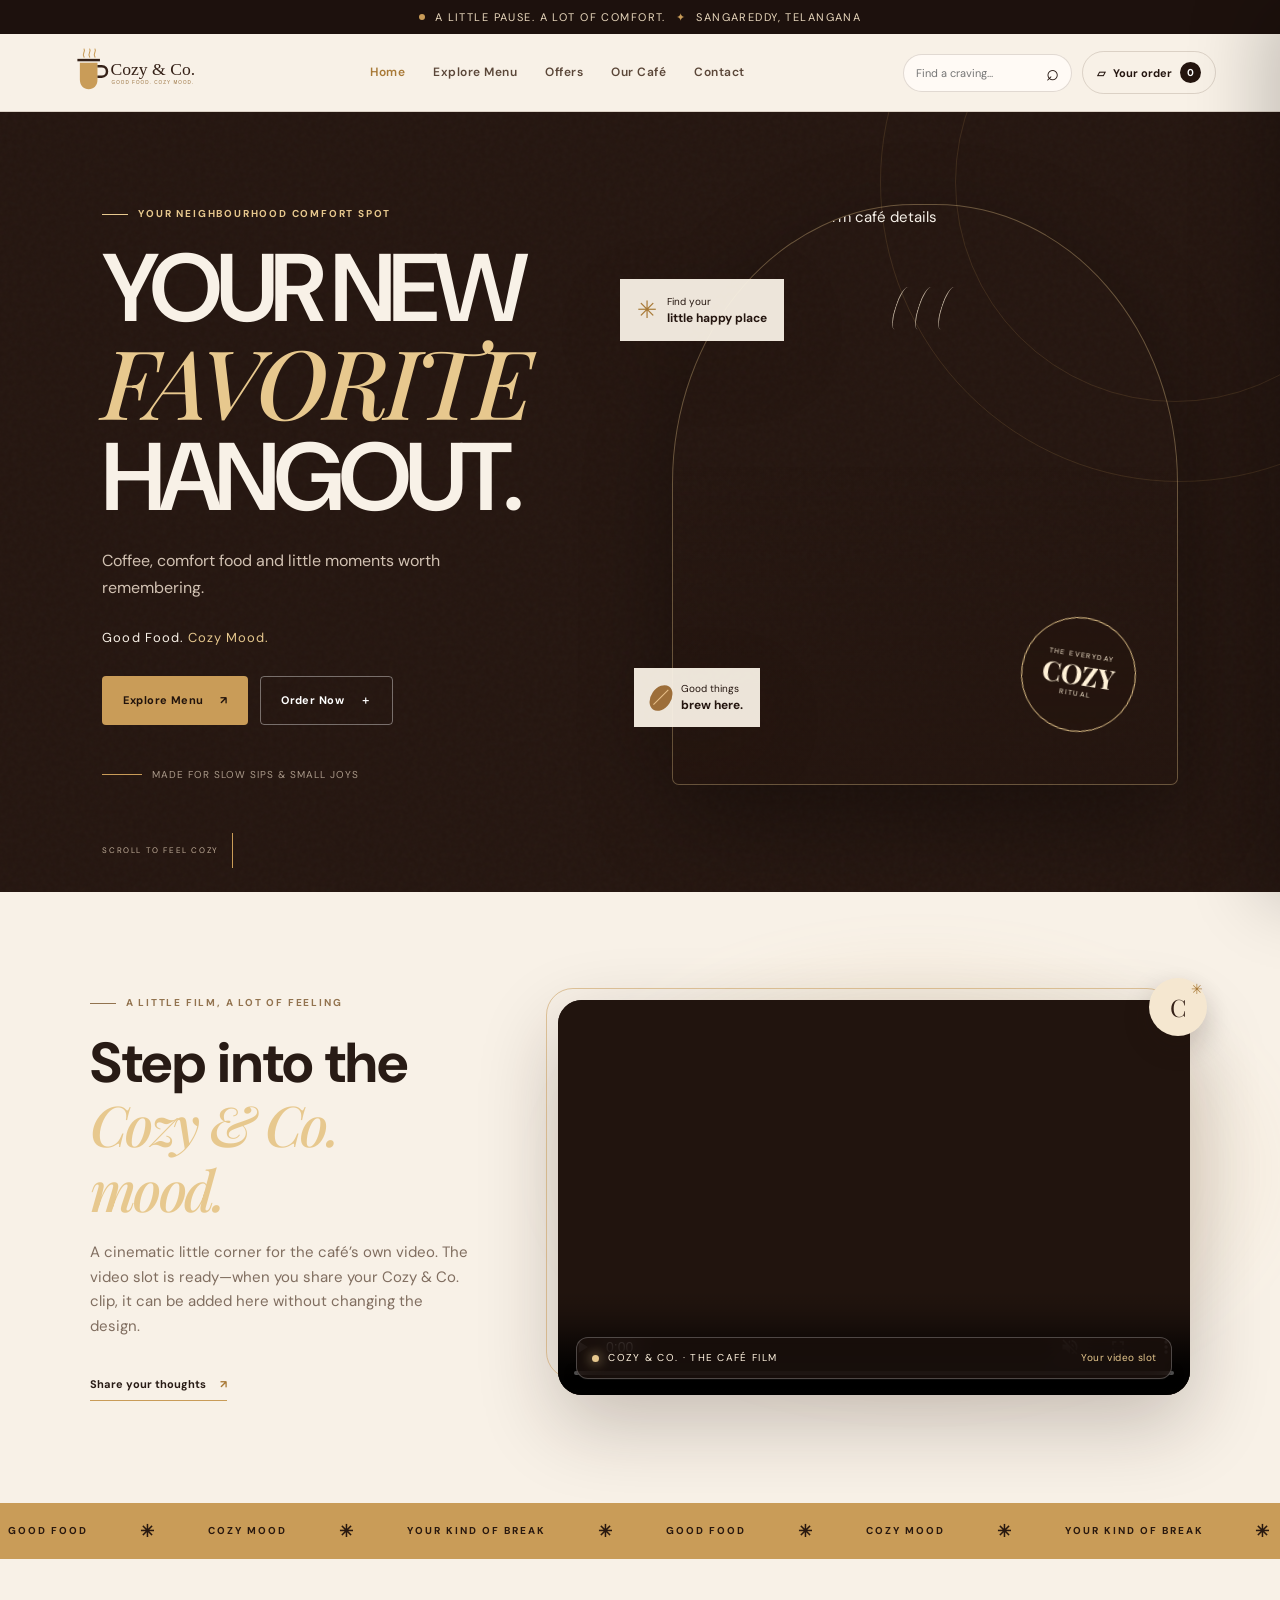
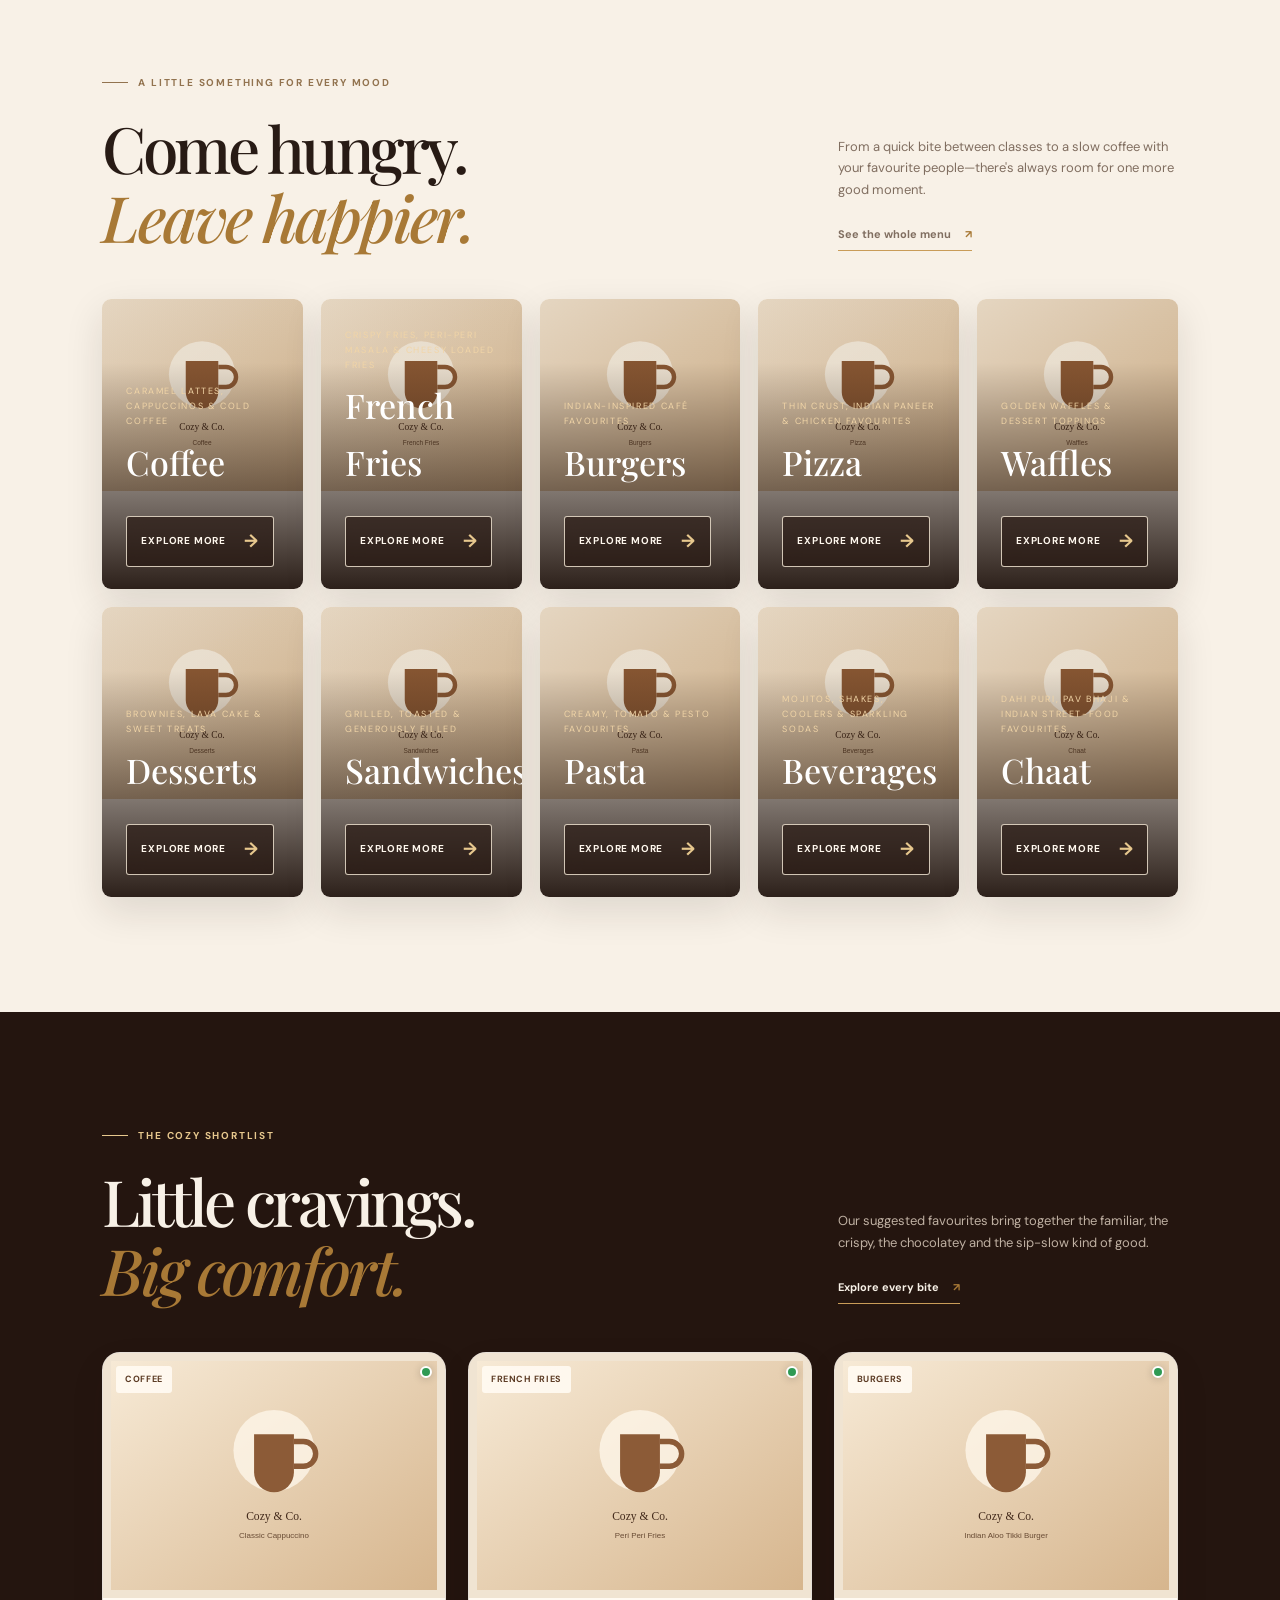
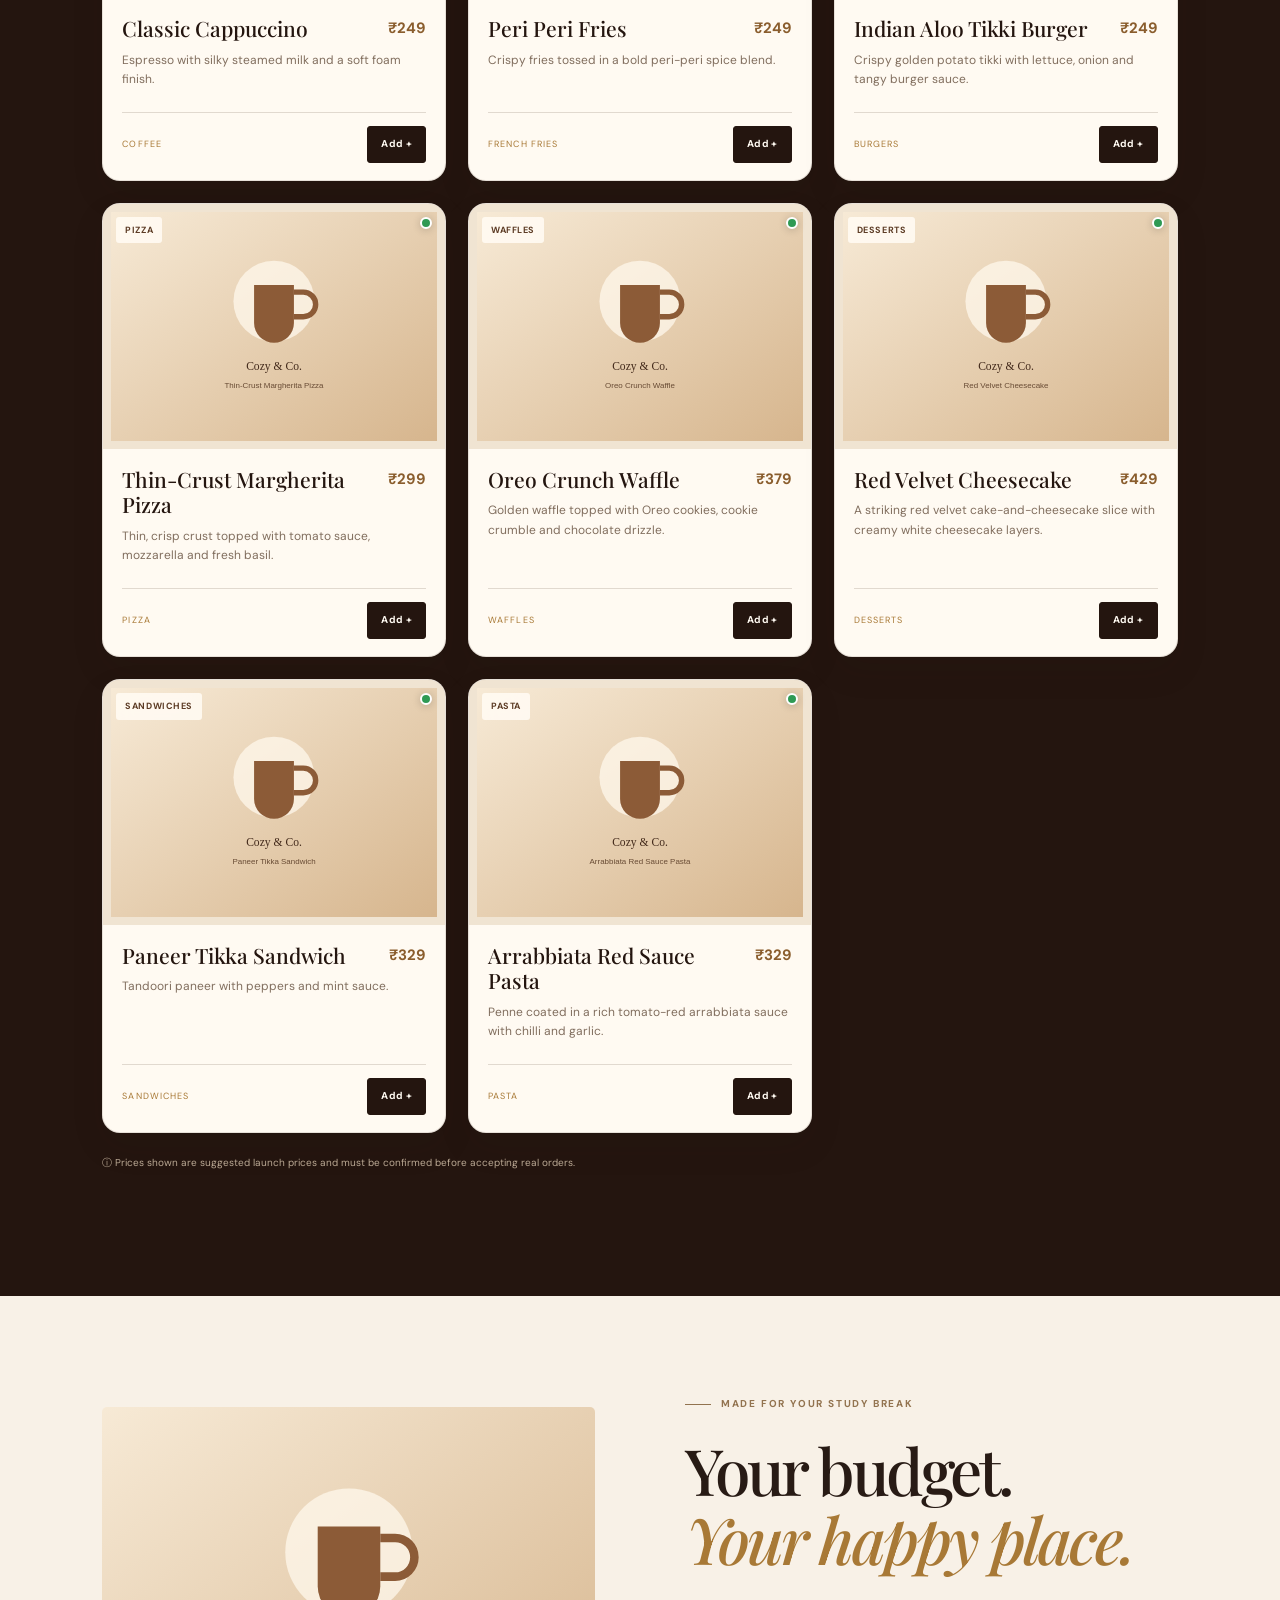
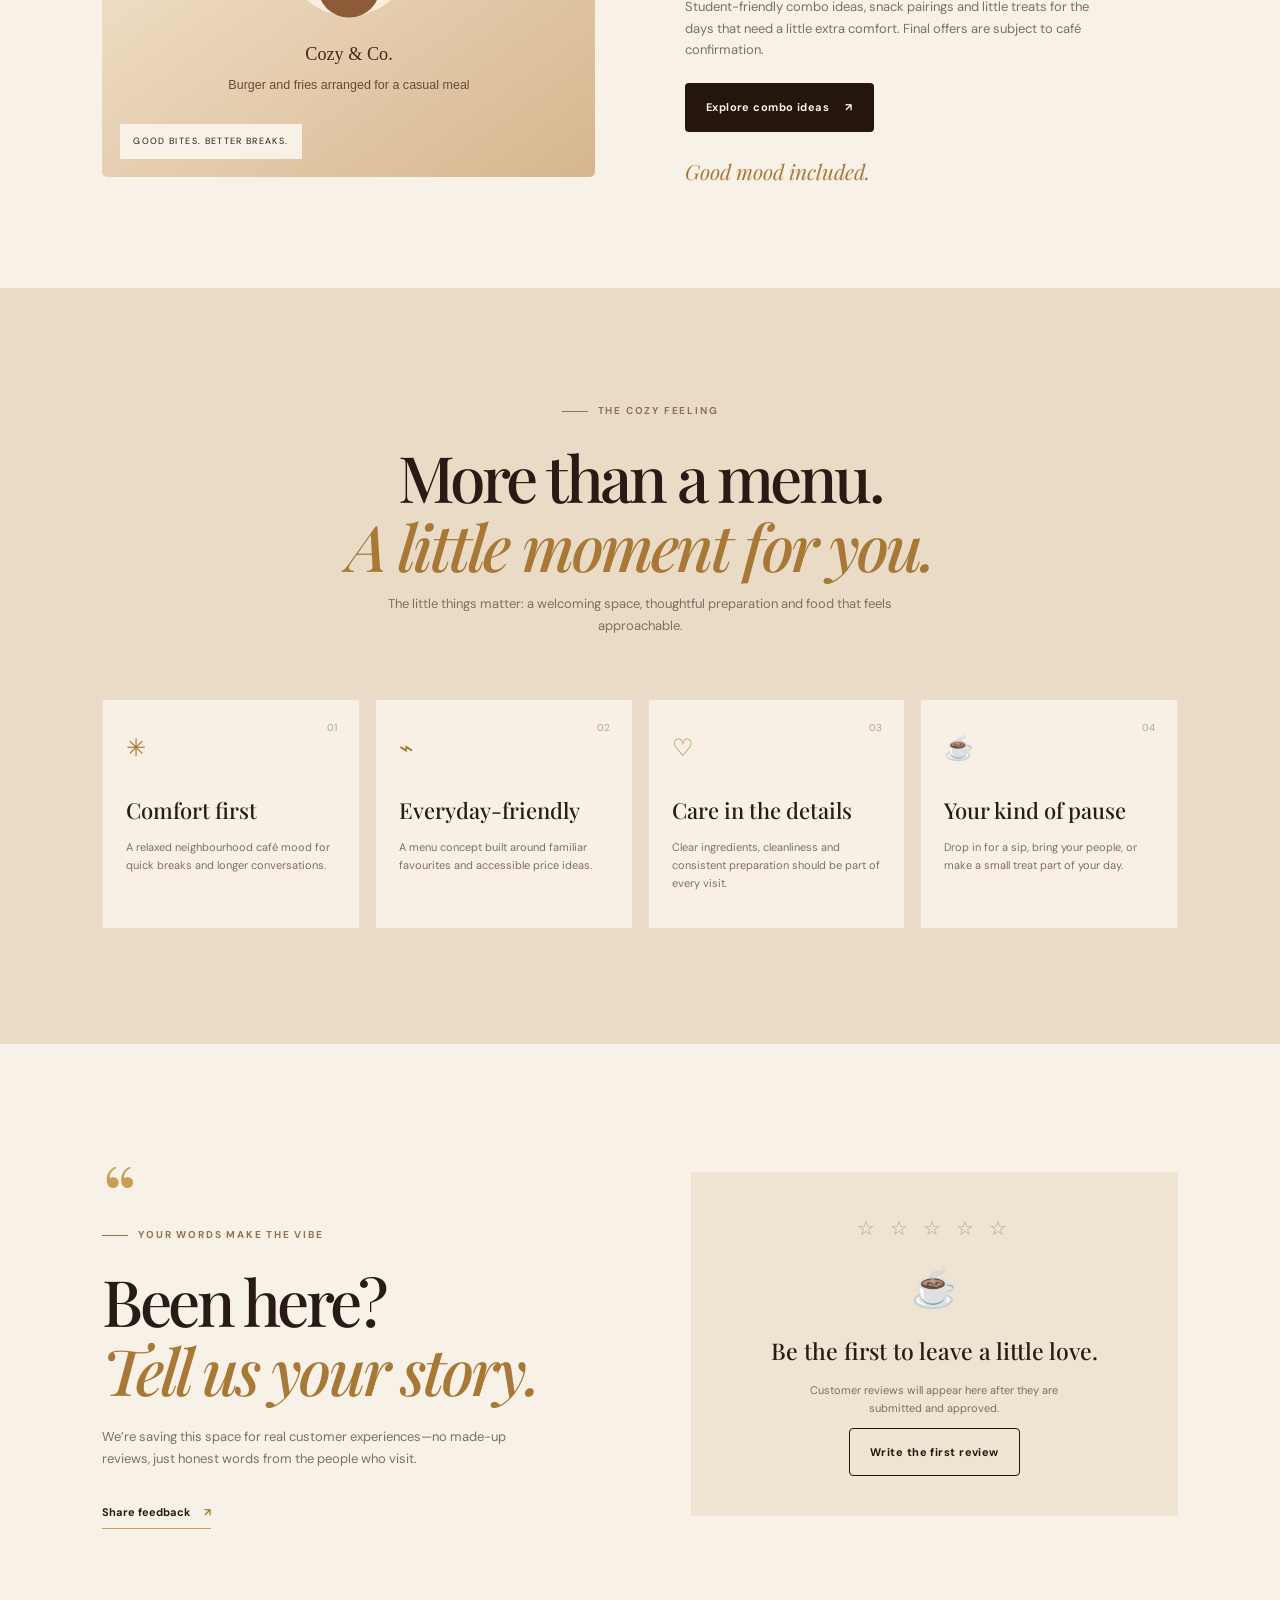
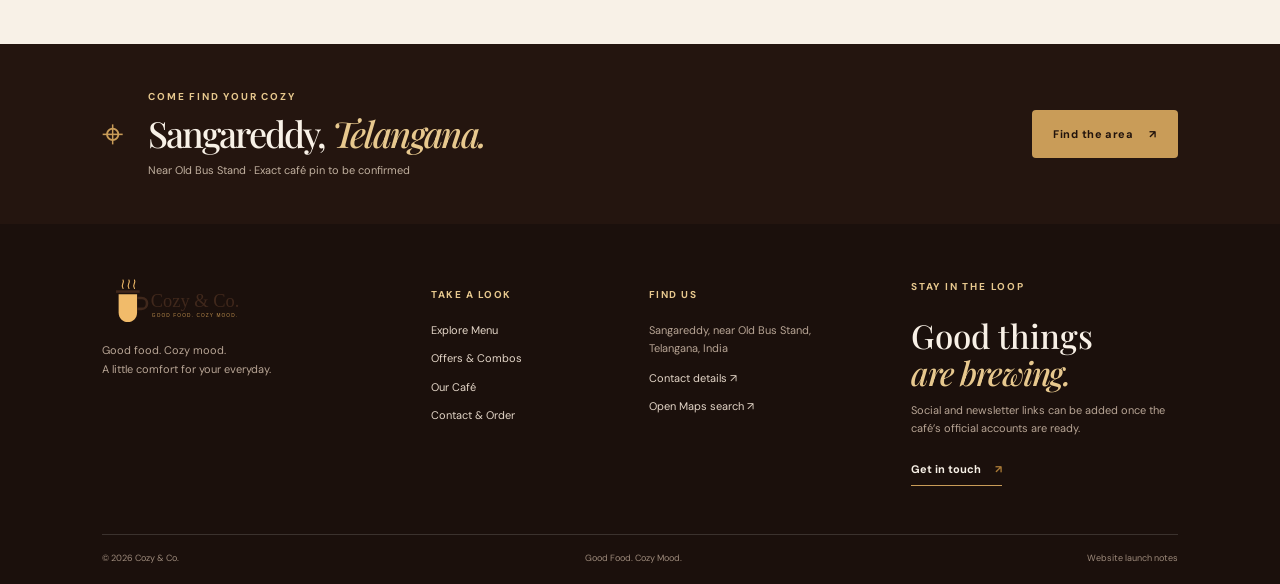
==== commit 5b27ea09: "Refresh site scripts after full menu image audit" ====
--- a/index.html
+++ b/index.html
@@ -11,8 +11,8 @@
   <link rel="icon" href="assets/img/logo.svg" type="image/svg+xml" />
   <link rel="preconnect" href="https://images.unsplash.com" />
   <link rel="stylesheet" href="assets/css/styles.css" />
-  <script defer src="assets/js/data.js?v=20261010-premiumfix10"></script>
-  <script defer src="assets/js/app.js?v=20261010-premiumfix10"></script>
+  <script defer src="assets/js/data.js?v=20261010-imageaudit11"></script>
+  <script defer src="assets/js/app.js?v=20261010-imageaudit11"></script>
 </head>
 <body data-page="home">
   <a class="skip-link" href="#main-content">Skip to content</a>
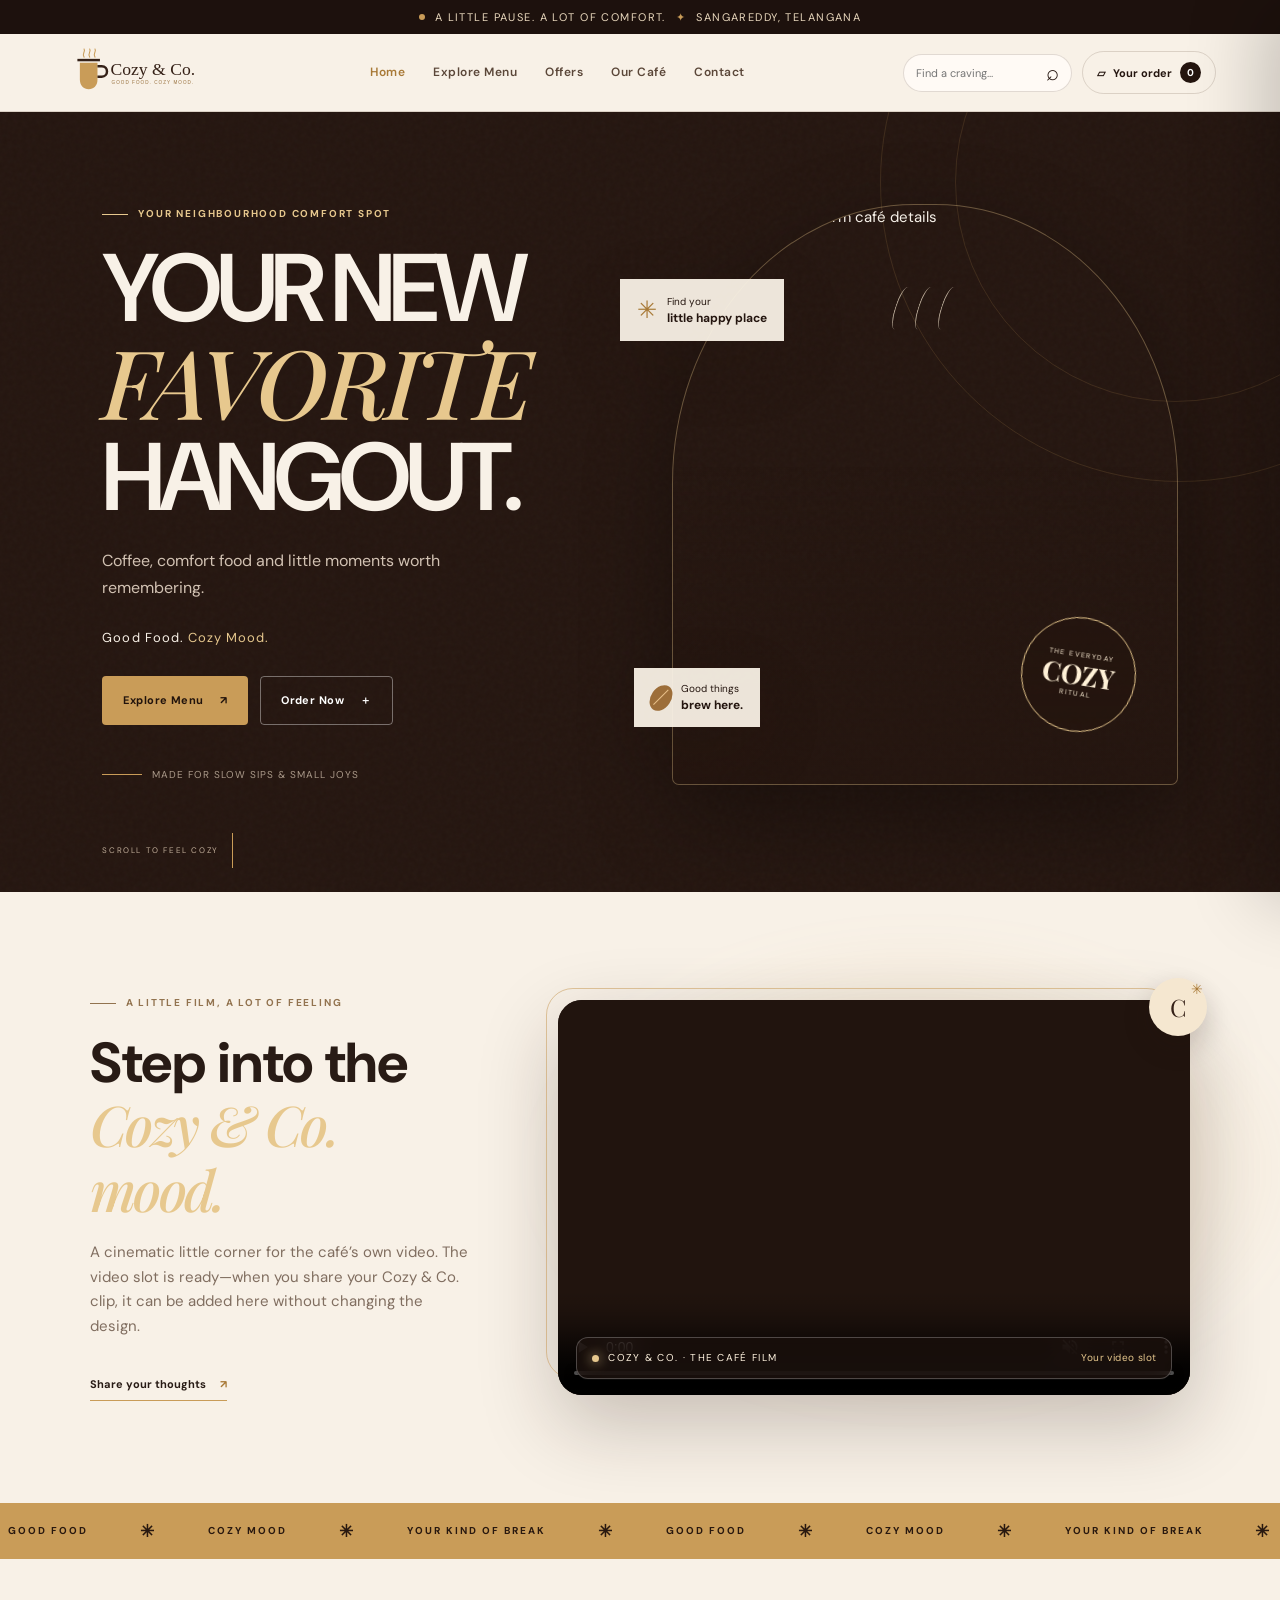
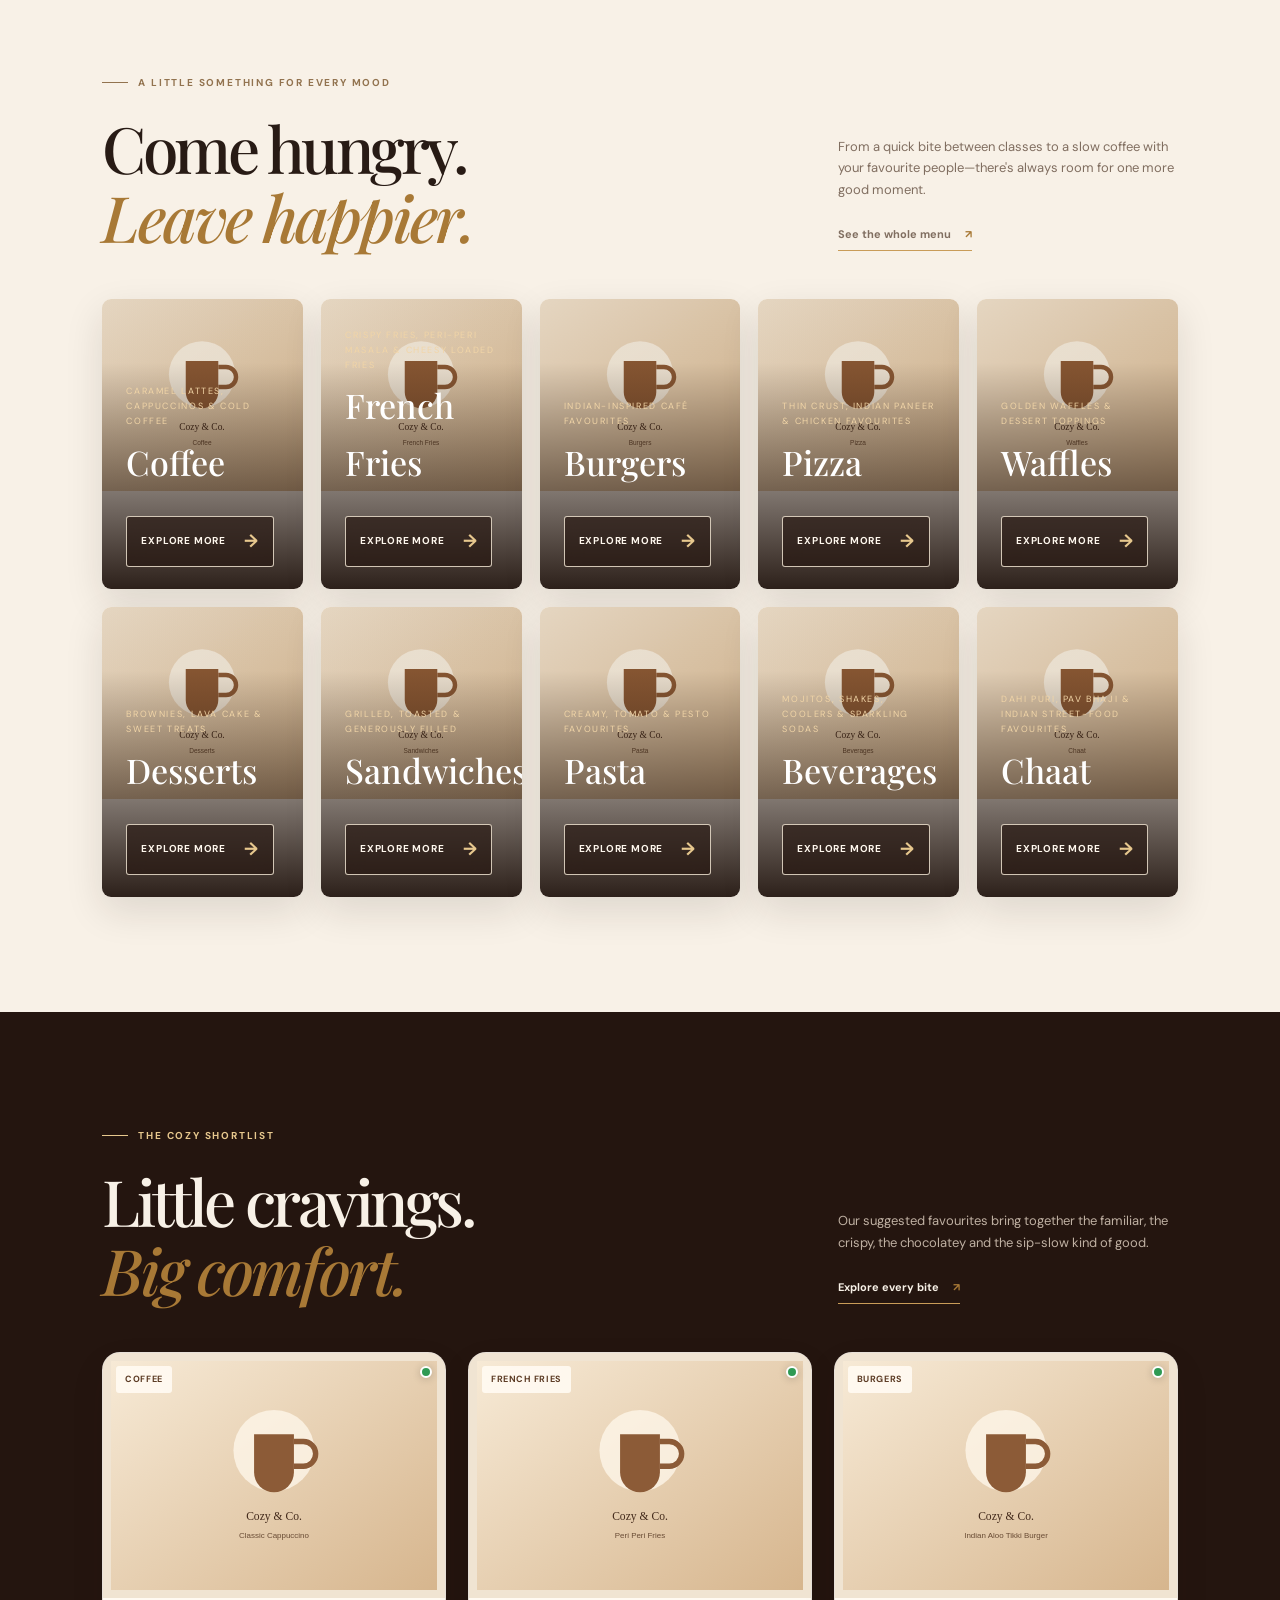
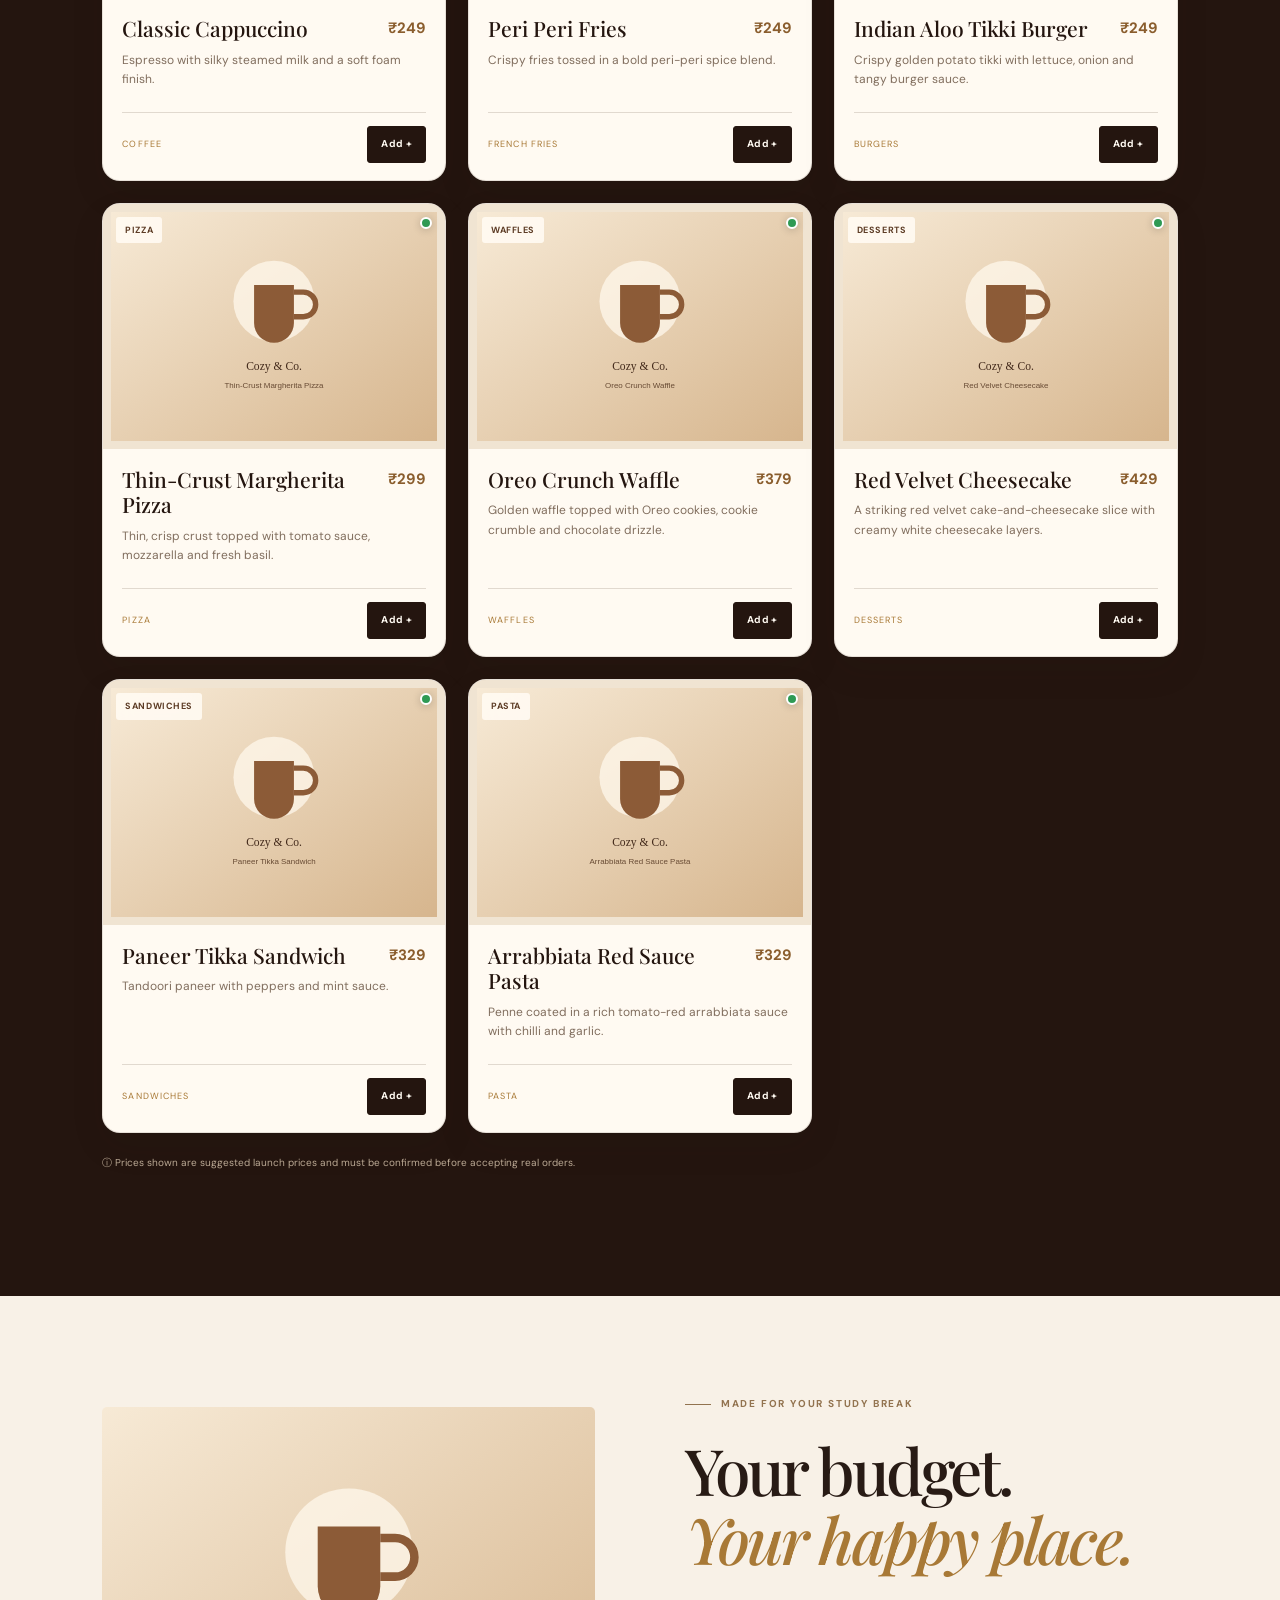
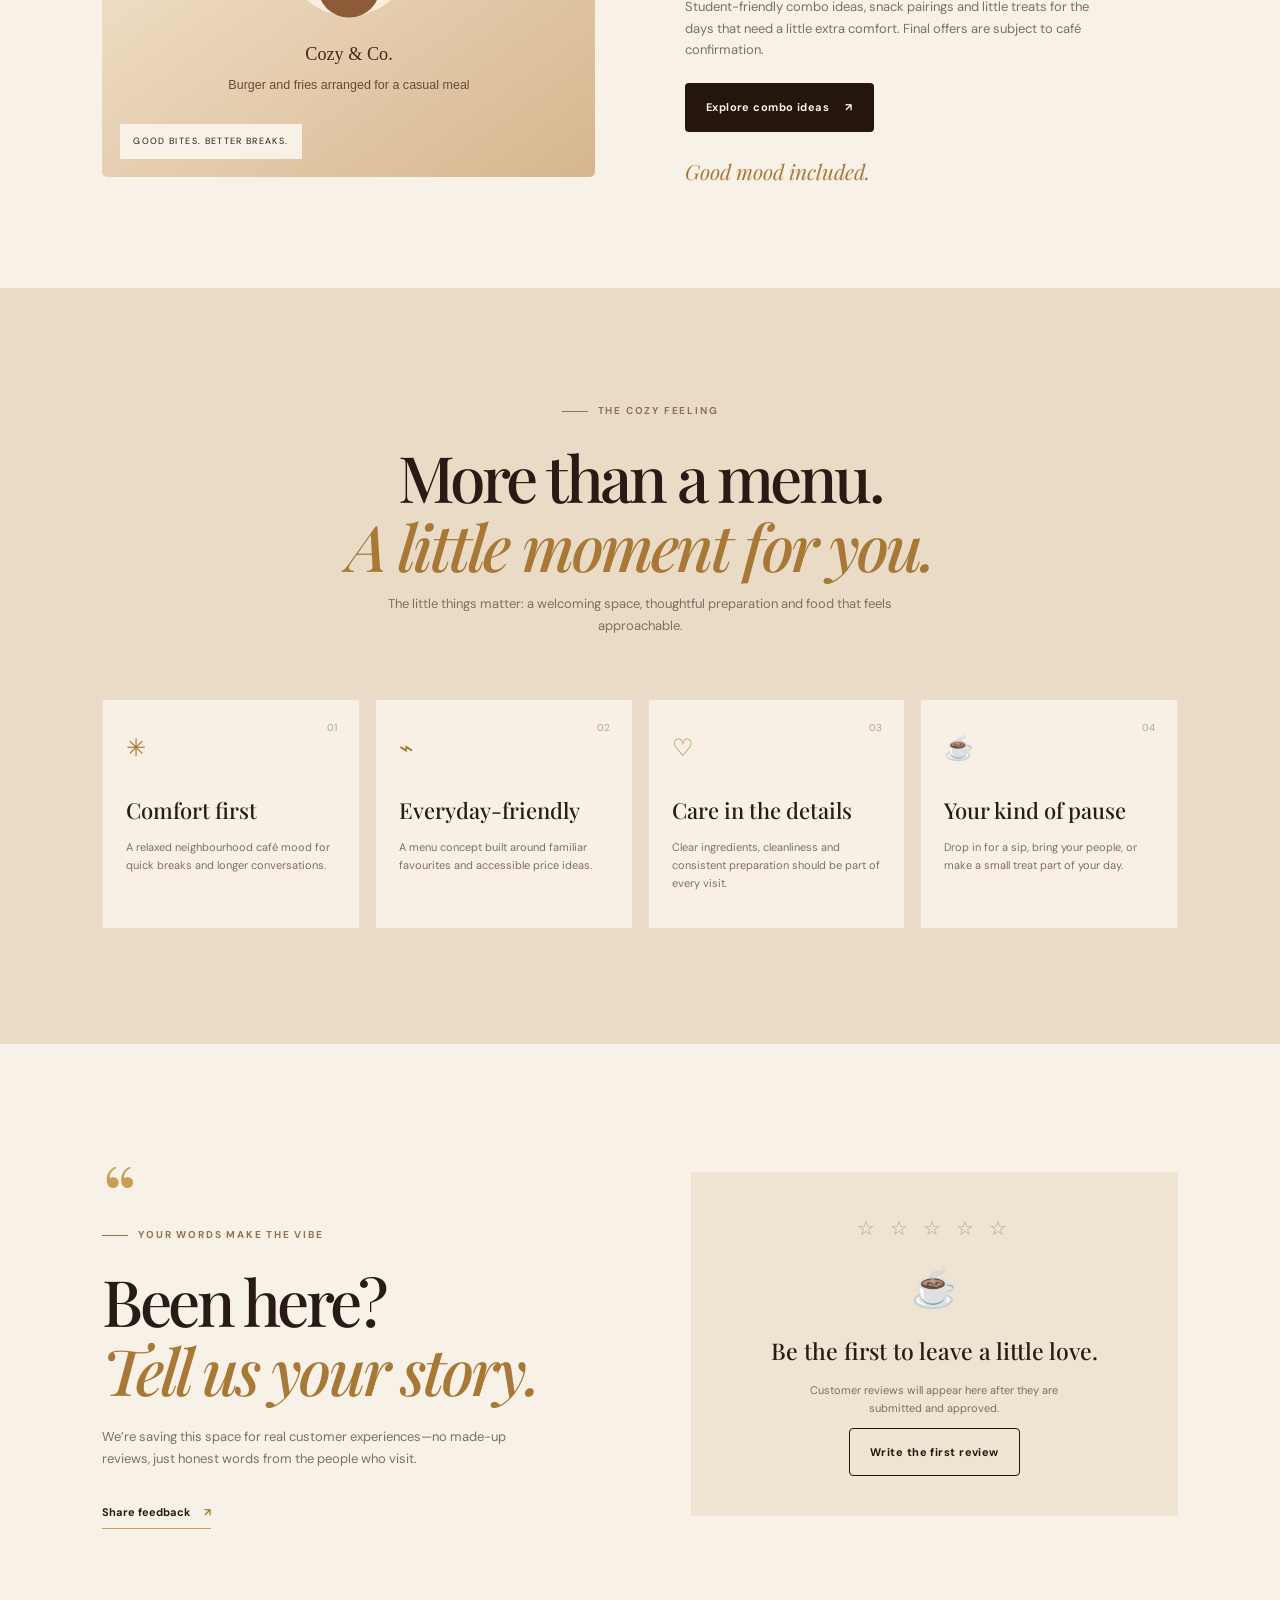
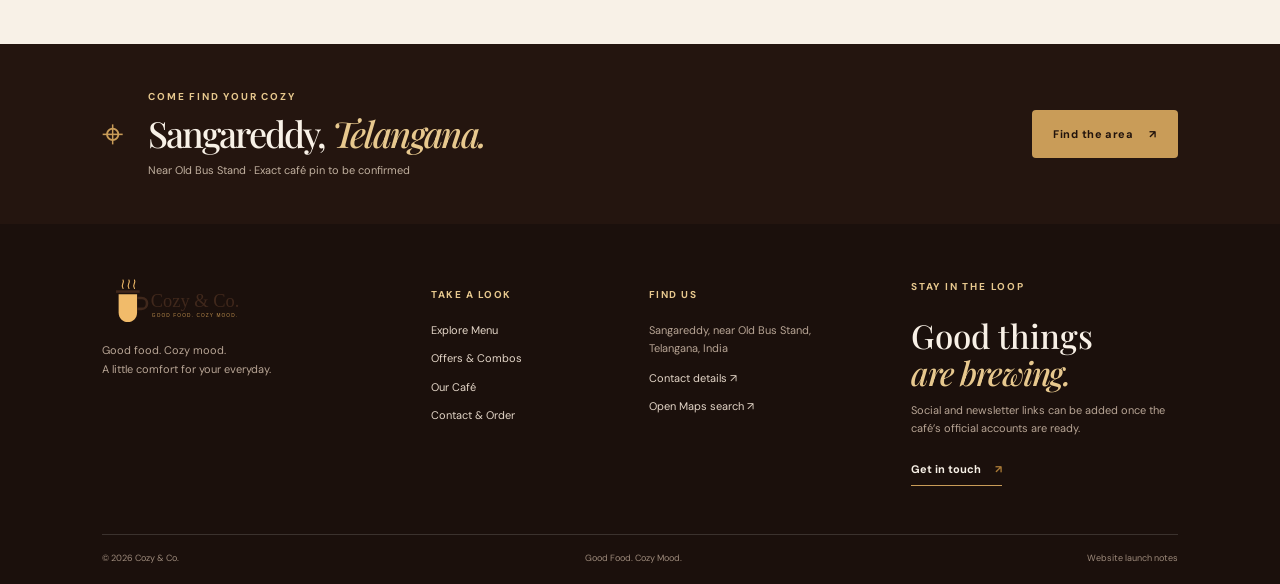
==== commit 5e382f75: "Bust cached menu and image fallback scripts" ====
--- a/index.html
+++ b/index.html
@@ -11,8 +11,8 @@
   <link rel="icon" href="assets/img/logo.svg" type="image/svg+xml" />
   <link rel="preconnect" href="https://images.unsplash.com" />
   <link rel="stylesheet" href="assets/css/styles.css" />
-  <script defer src="assets/js/data.js?v=20261010-imageaudit11"></script>
-  <script defer src="assets/js/app.js?v=20261010-imageaudit11"></script>
+  <script defer src="assets/js/data.js?v=20261010-imageaudit12"></script>
+  <script defer src="assets/js/app.js?v=20261010-imageaudit12"></script>
 </head>
 <body data-page="home">
   <a class="skip-link" href="#main-content">Skip to content</a>
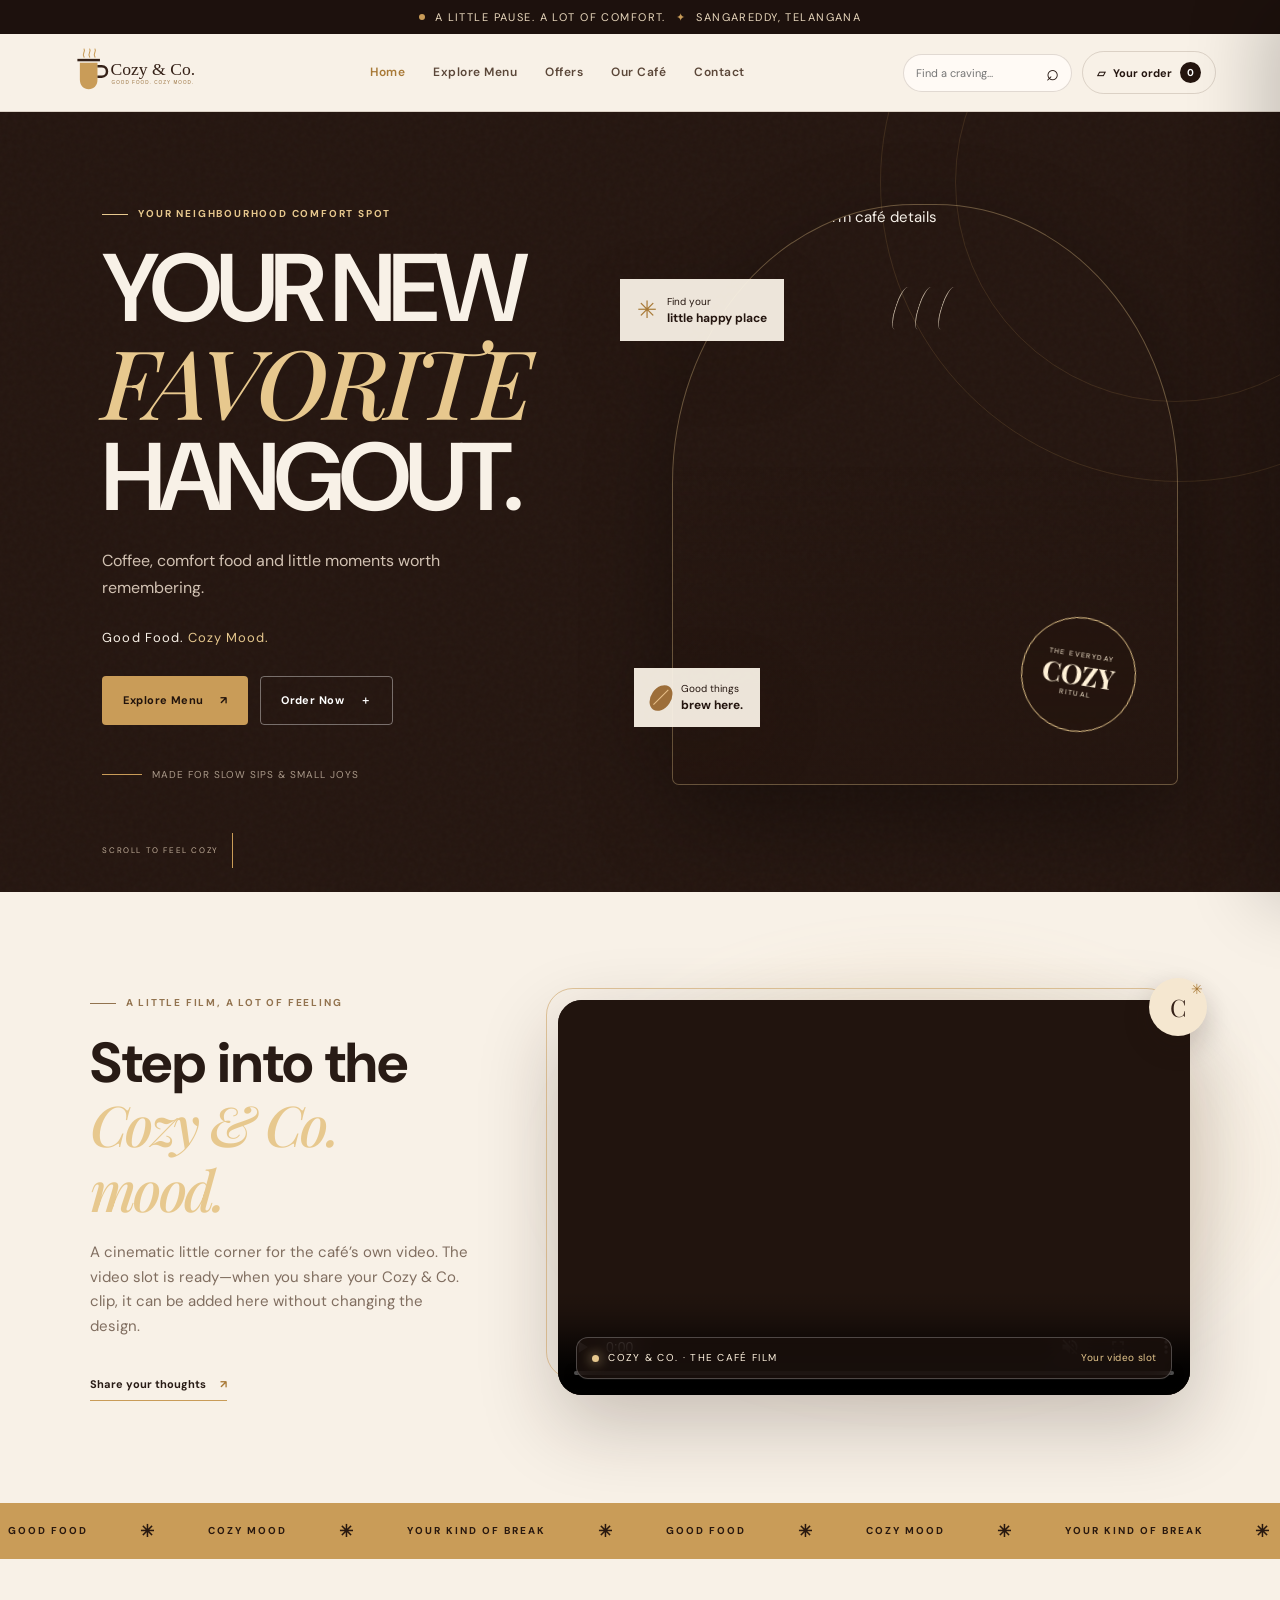
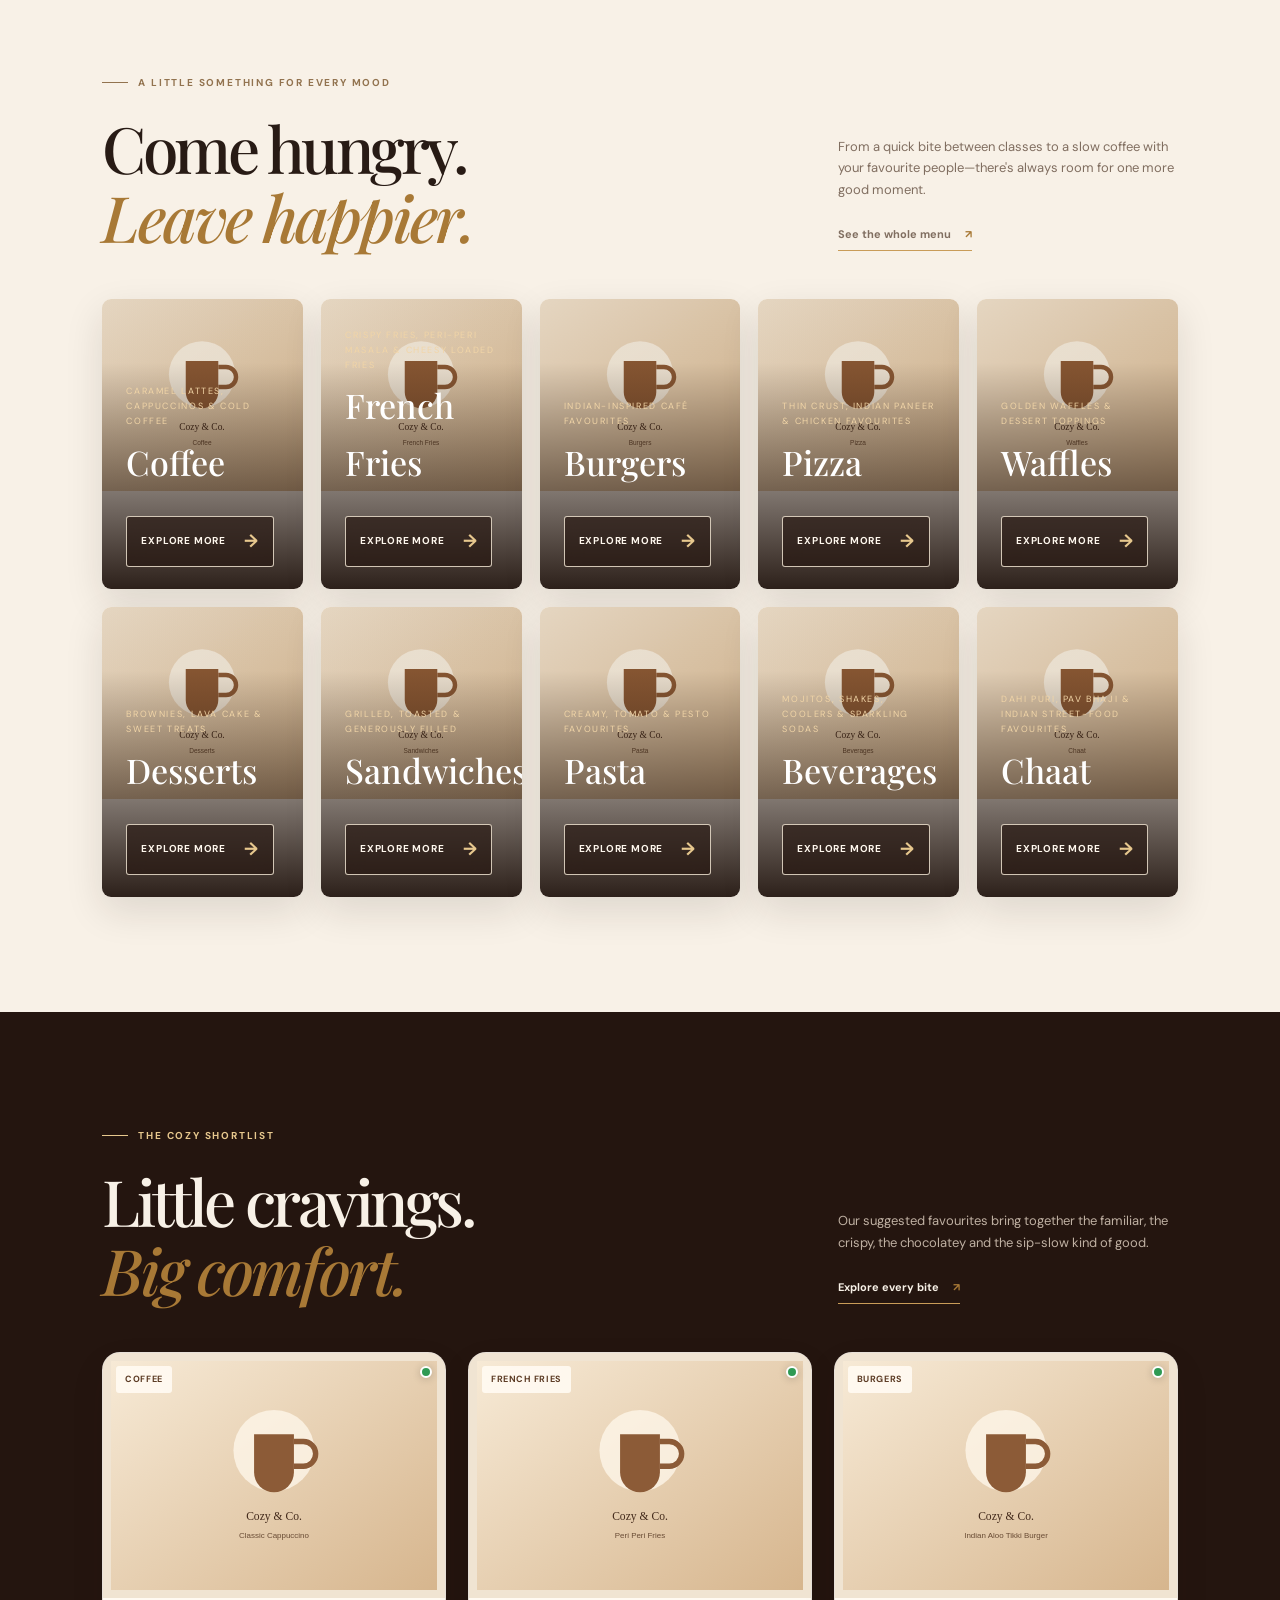
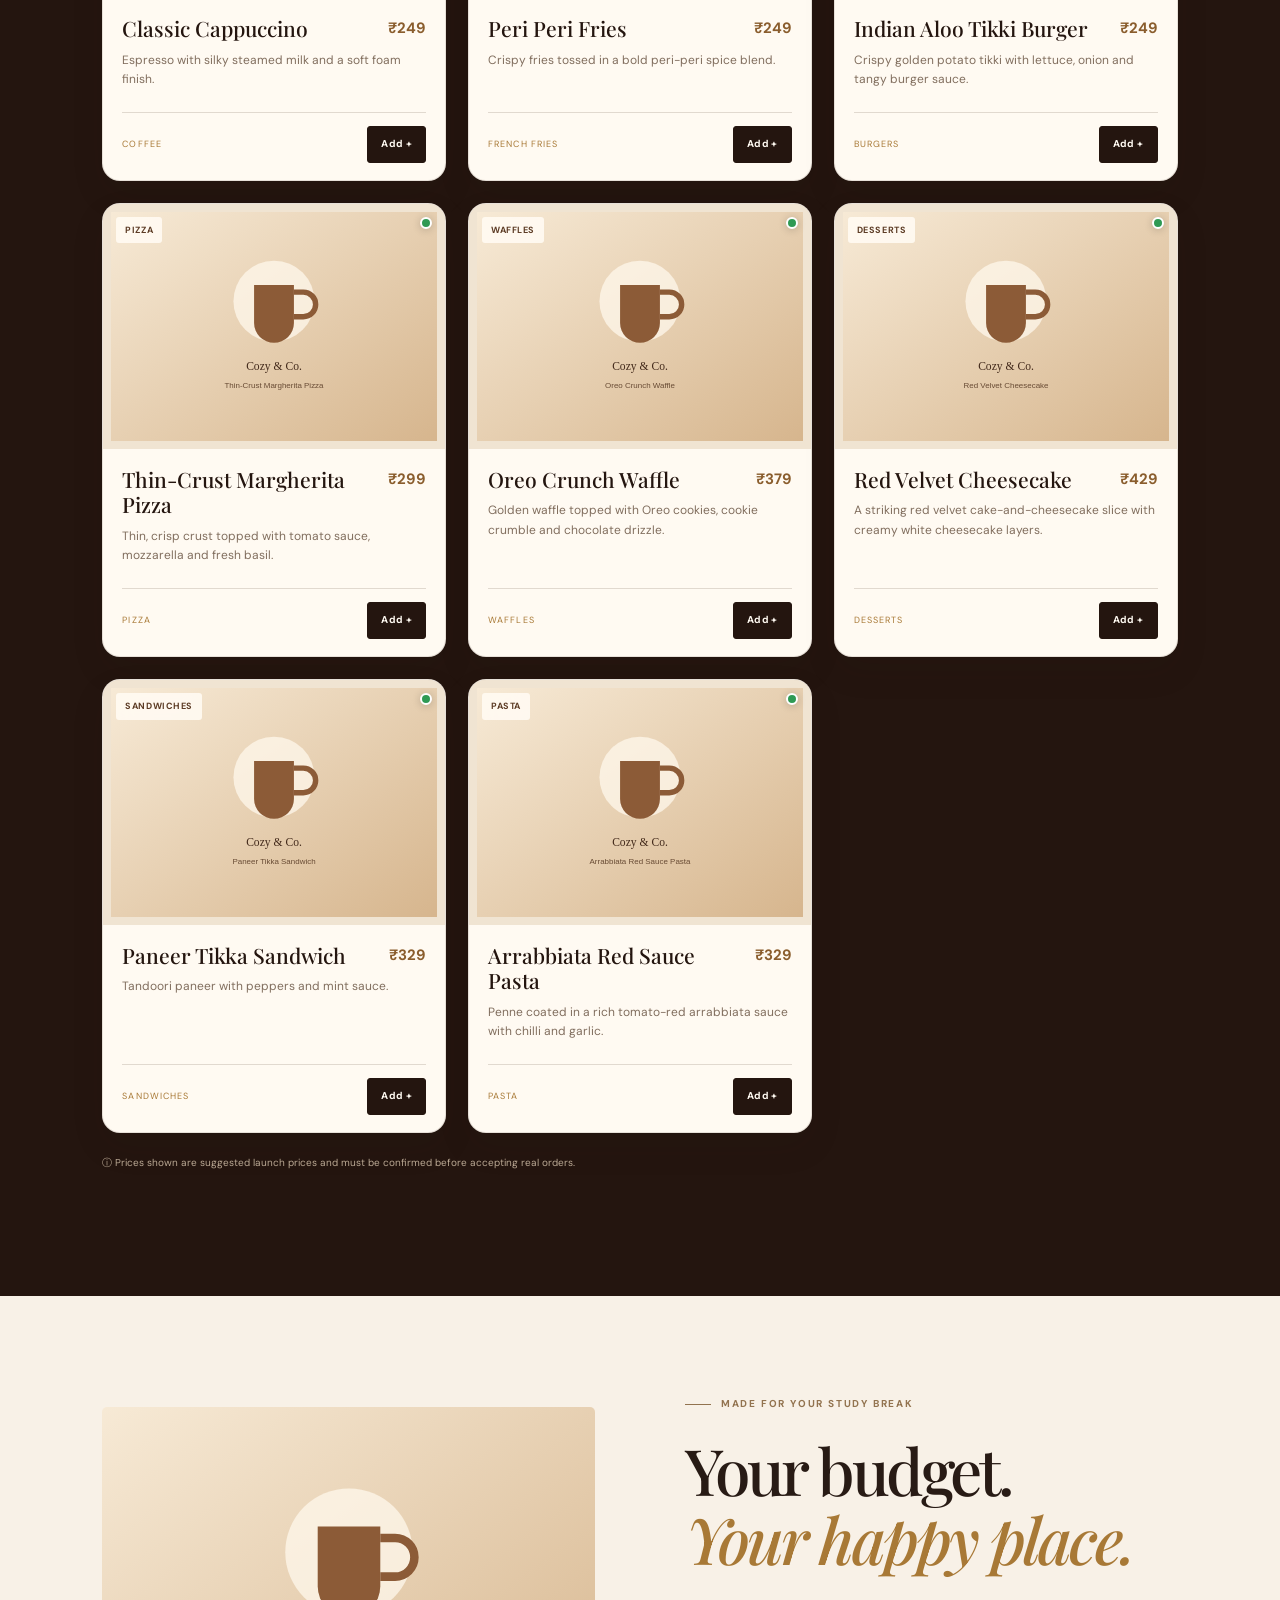
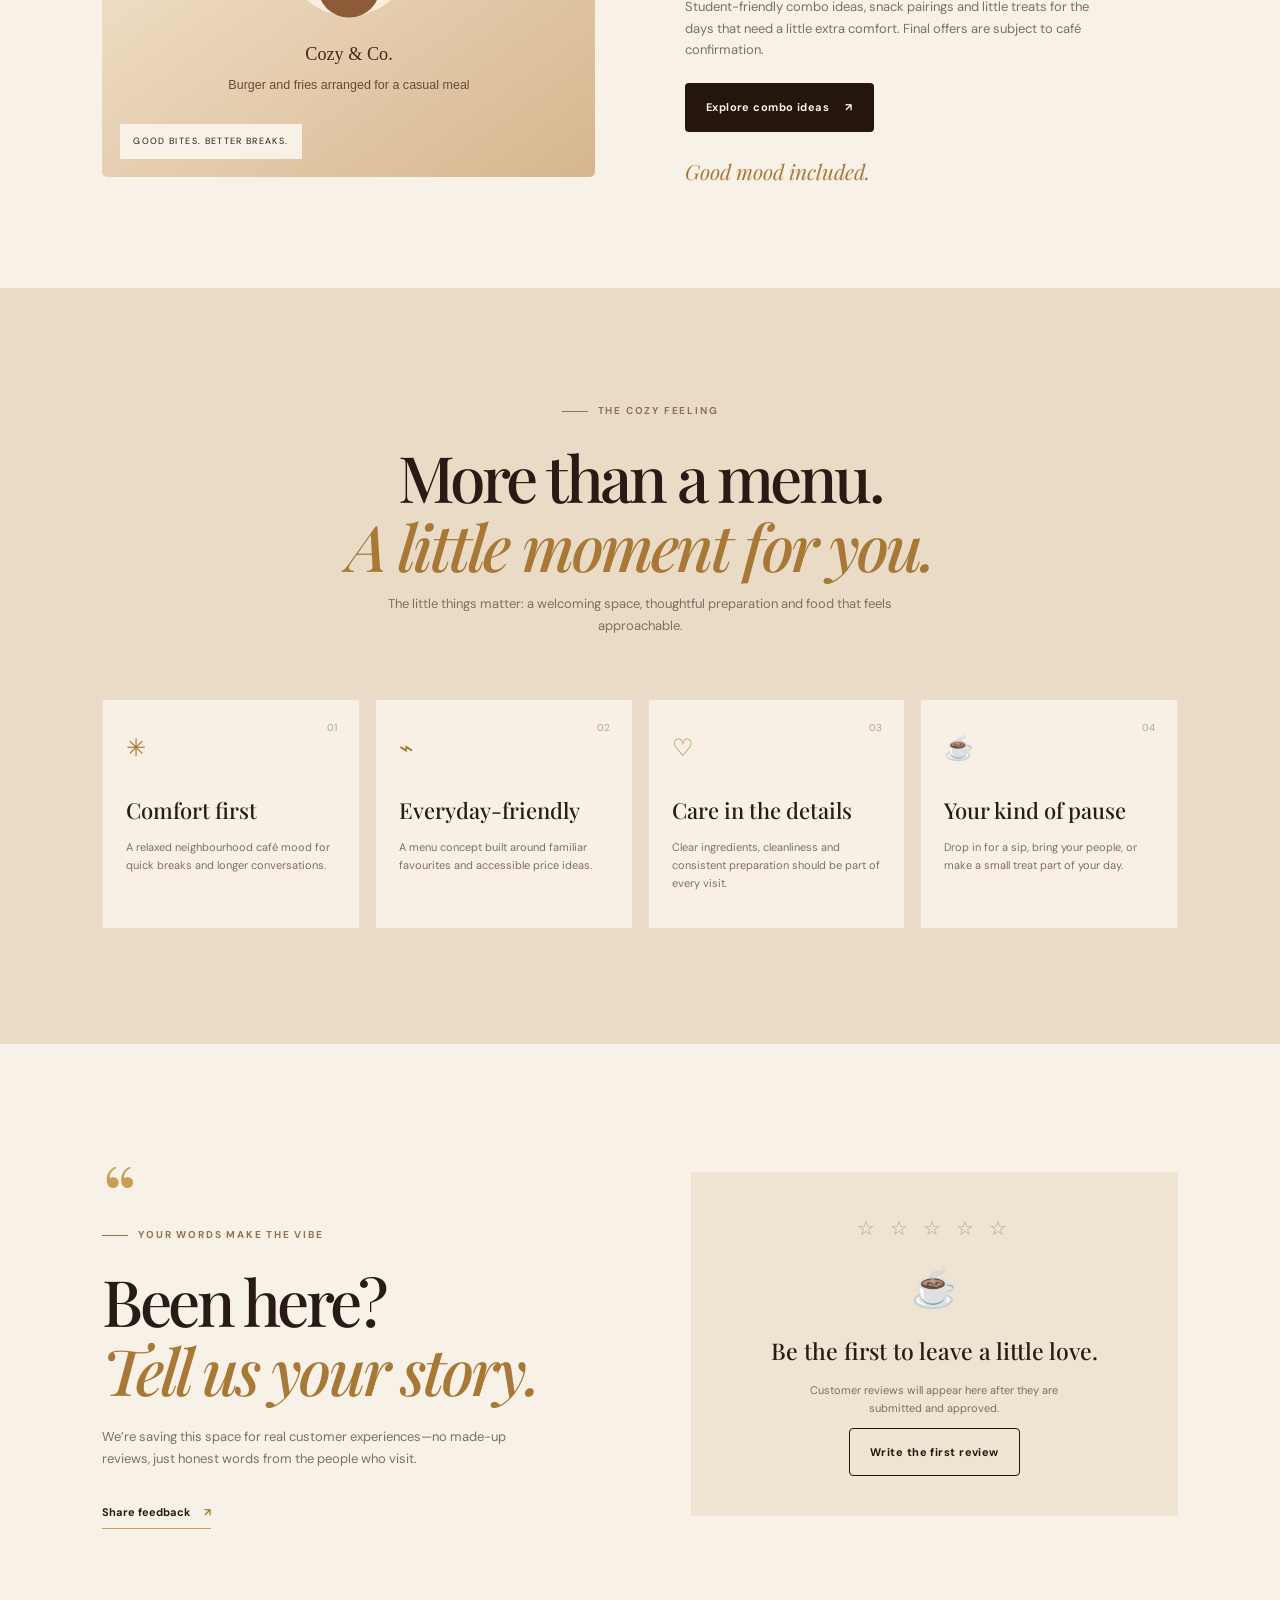
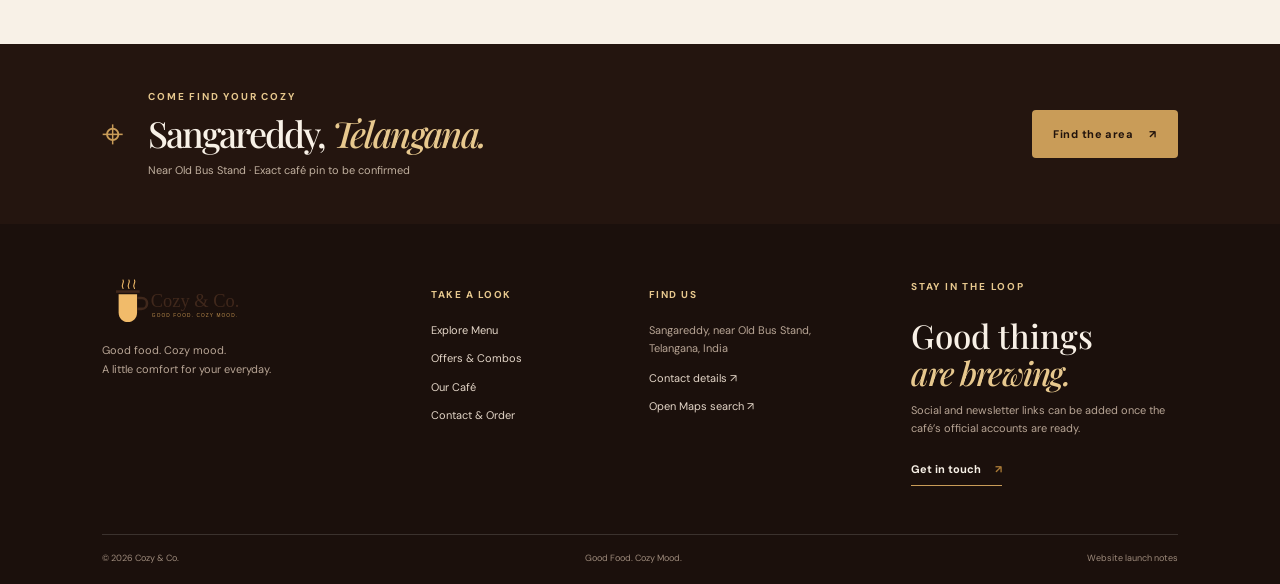
==== commit a2879f6e: "Refresh image assets across all site pages" ====
--- a/index.html
+++ b/index.html
@@ -11,8 +11,8 @@
   <link rel="icon" href="assets/img/logo.svg" type="image/svg+xml" />
   <link rel="preconnect" href="https://images.unsplash.com" />
   <link rel="stylesheet" href="assets/css/styles.css" />
-  <script defer src="assets/js/data.js?v=20261010-imageaudit12"></script>
-  <script defer src="assets/js/app.js?v=20261010-imageaudit12"></script>
+  <script defer src="assets/js/data.js?v=20261010-imageaudit13"></script>
+  <script defer src="assets/js/app.js?v=20261010-imageaudit13"></script>
 </head>
 <body data-page="home">
   <a class="skip-link" href="#main-content">Skip to content</a>
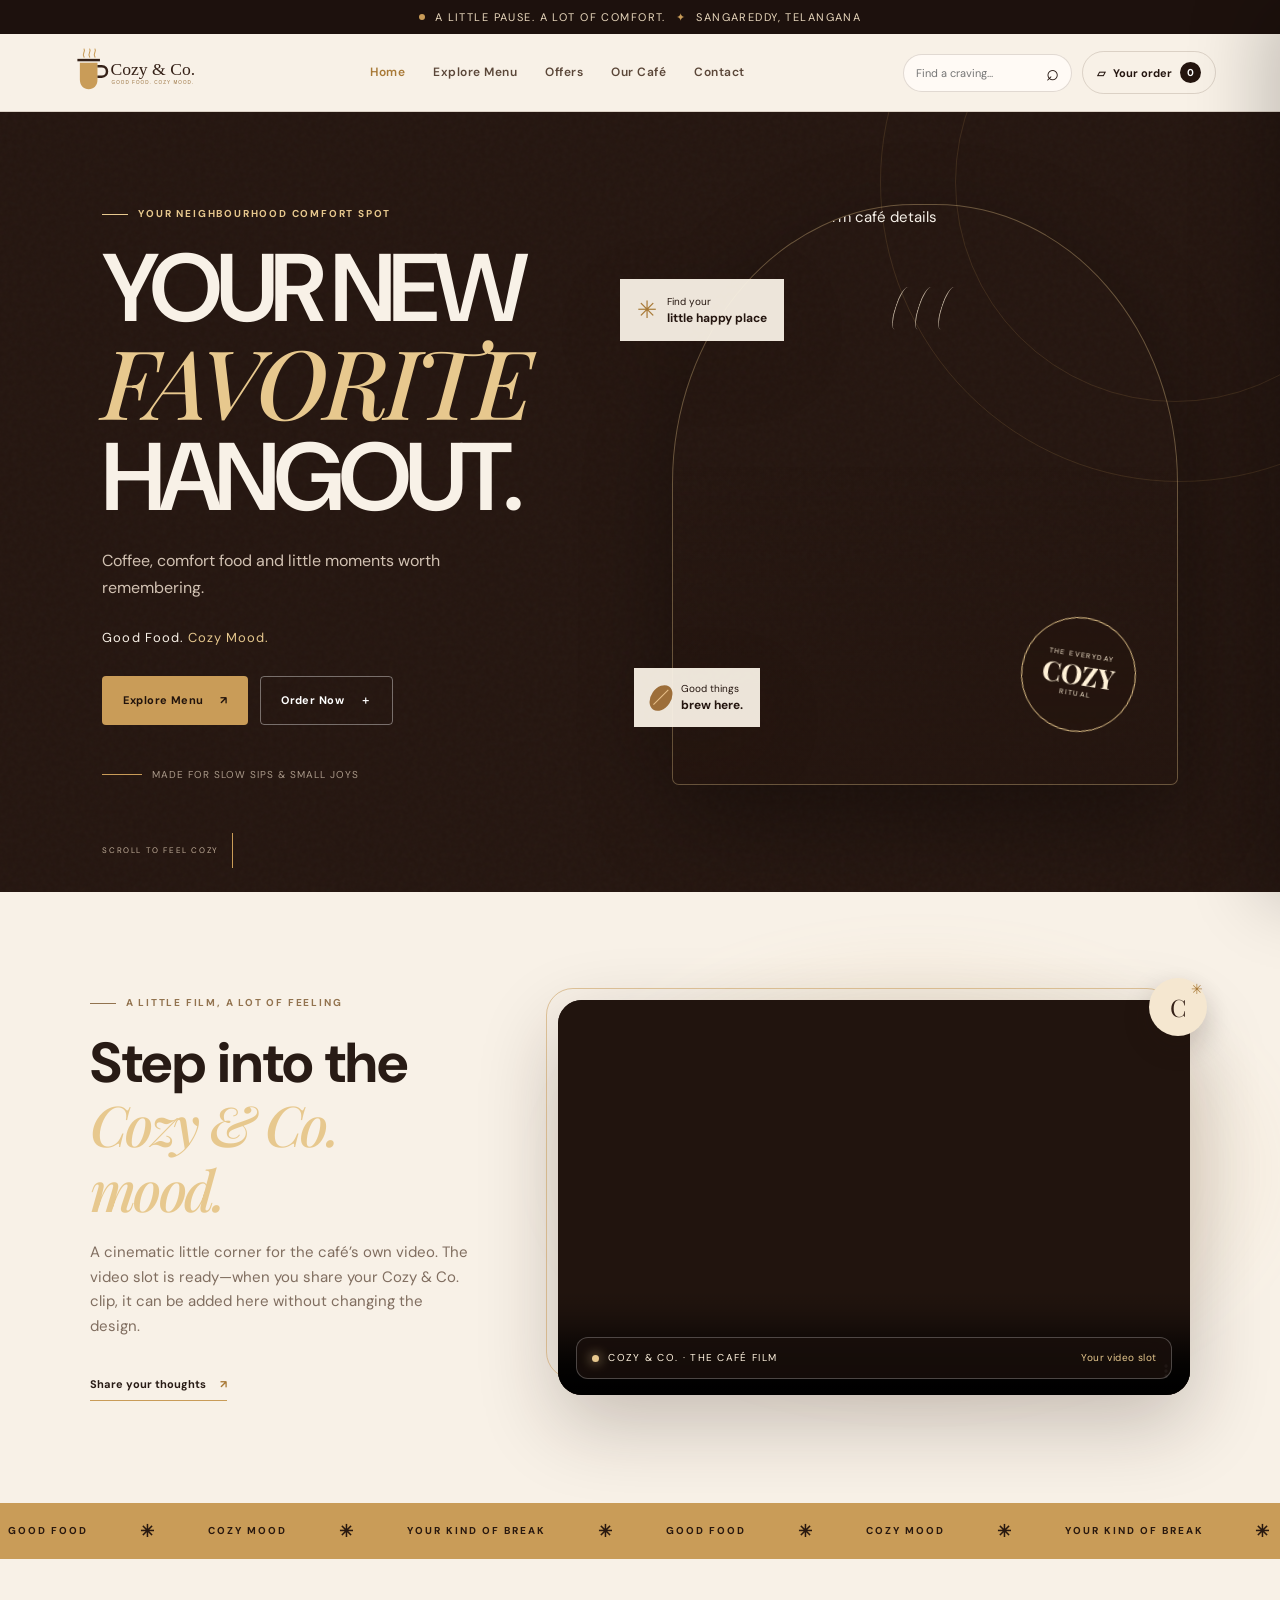
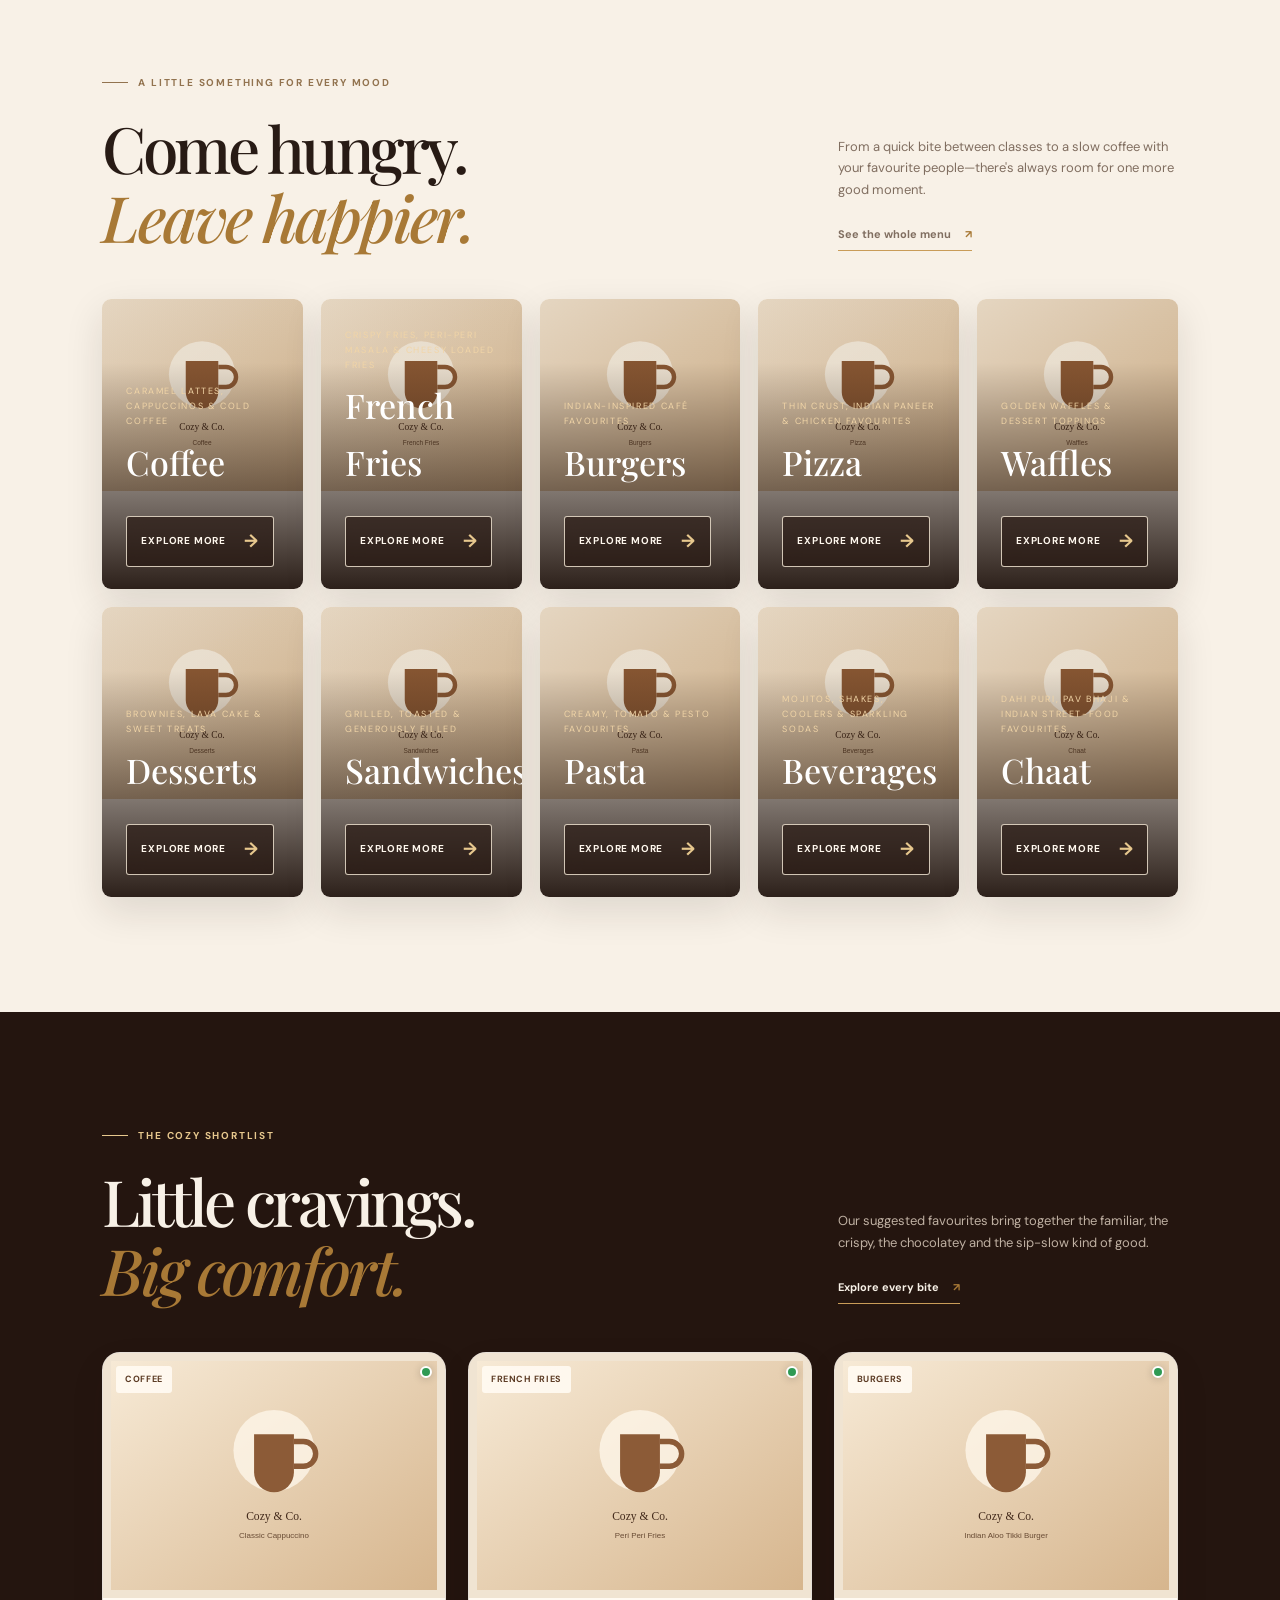
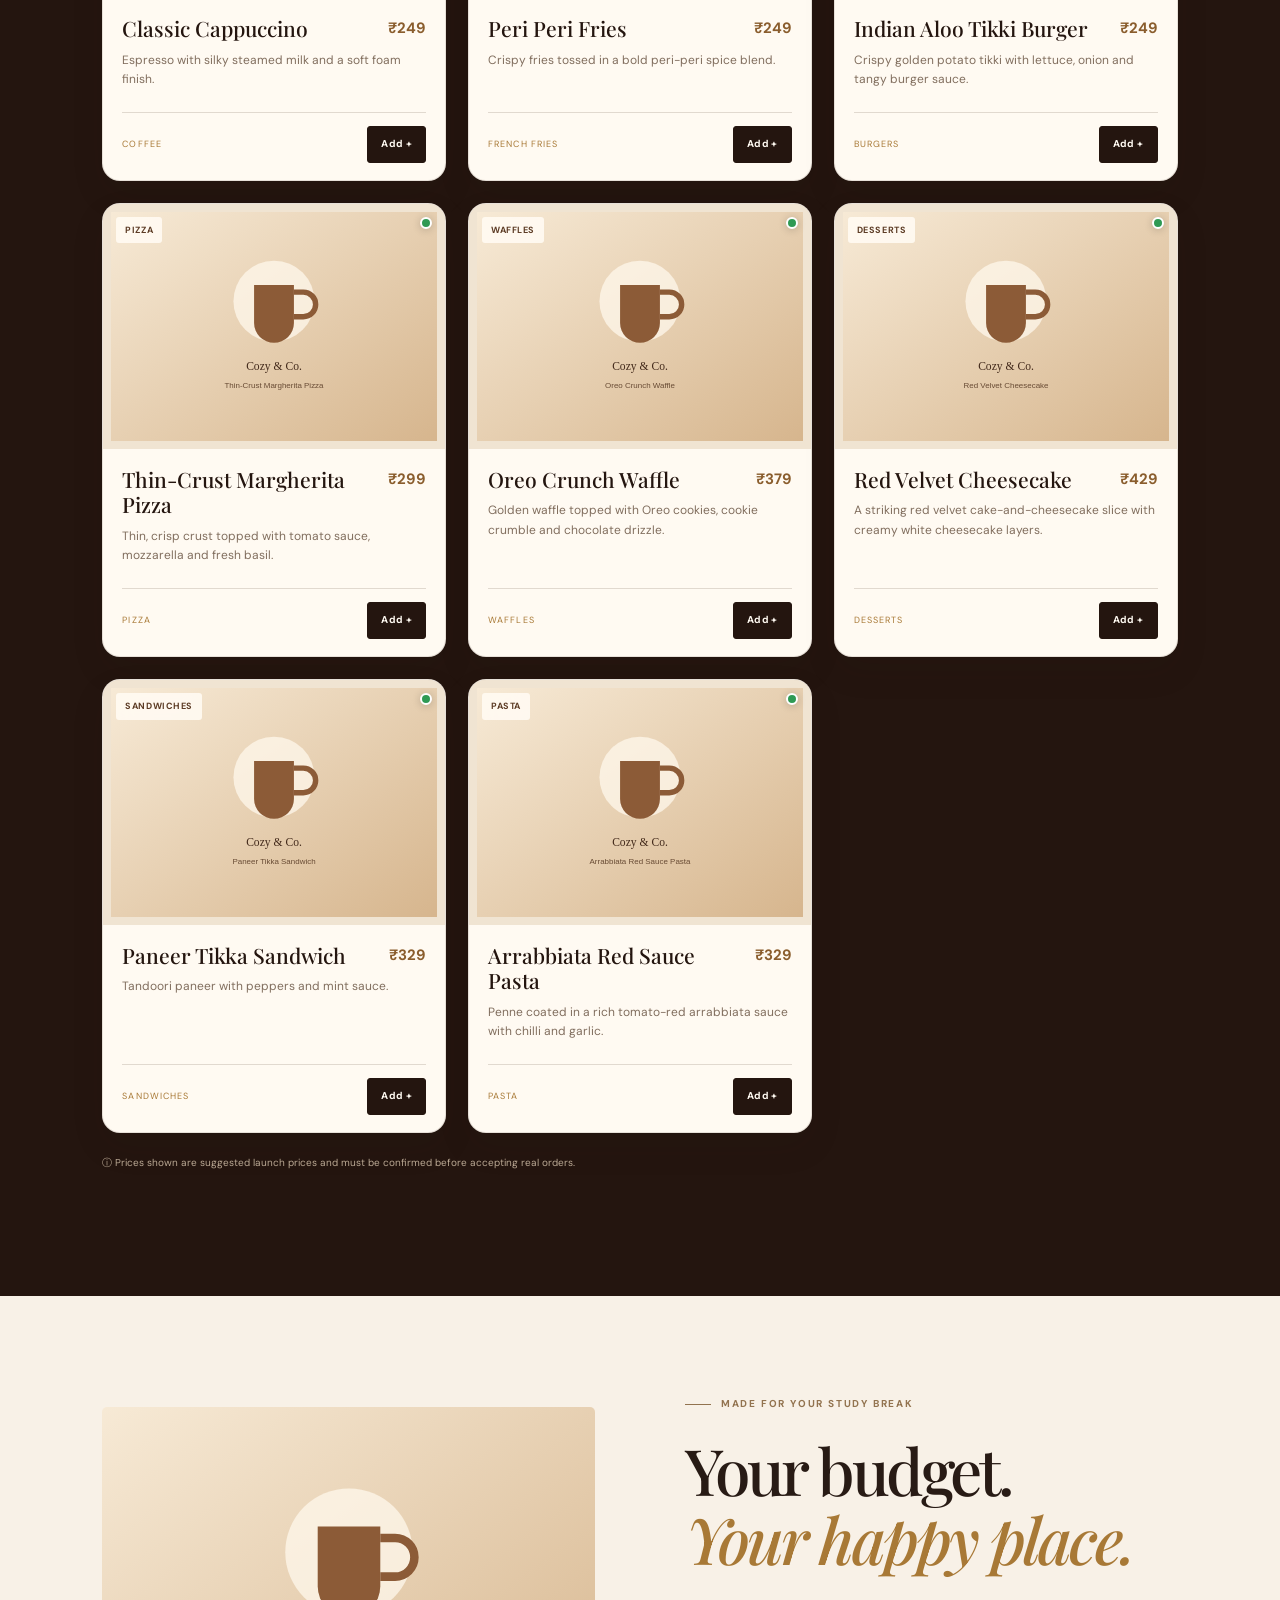
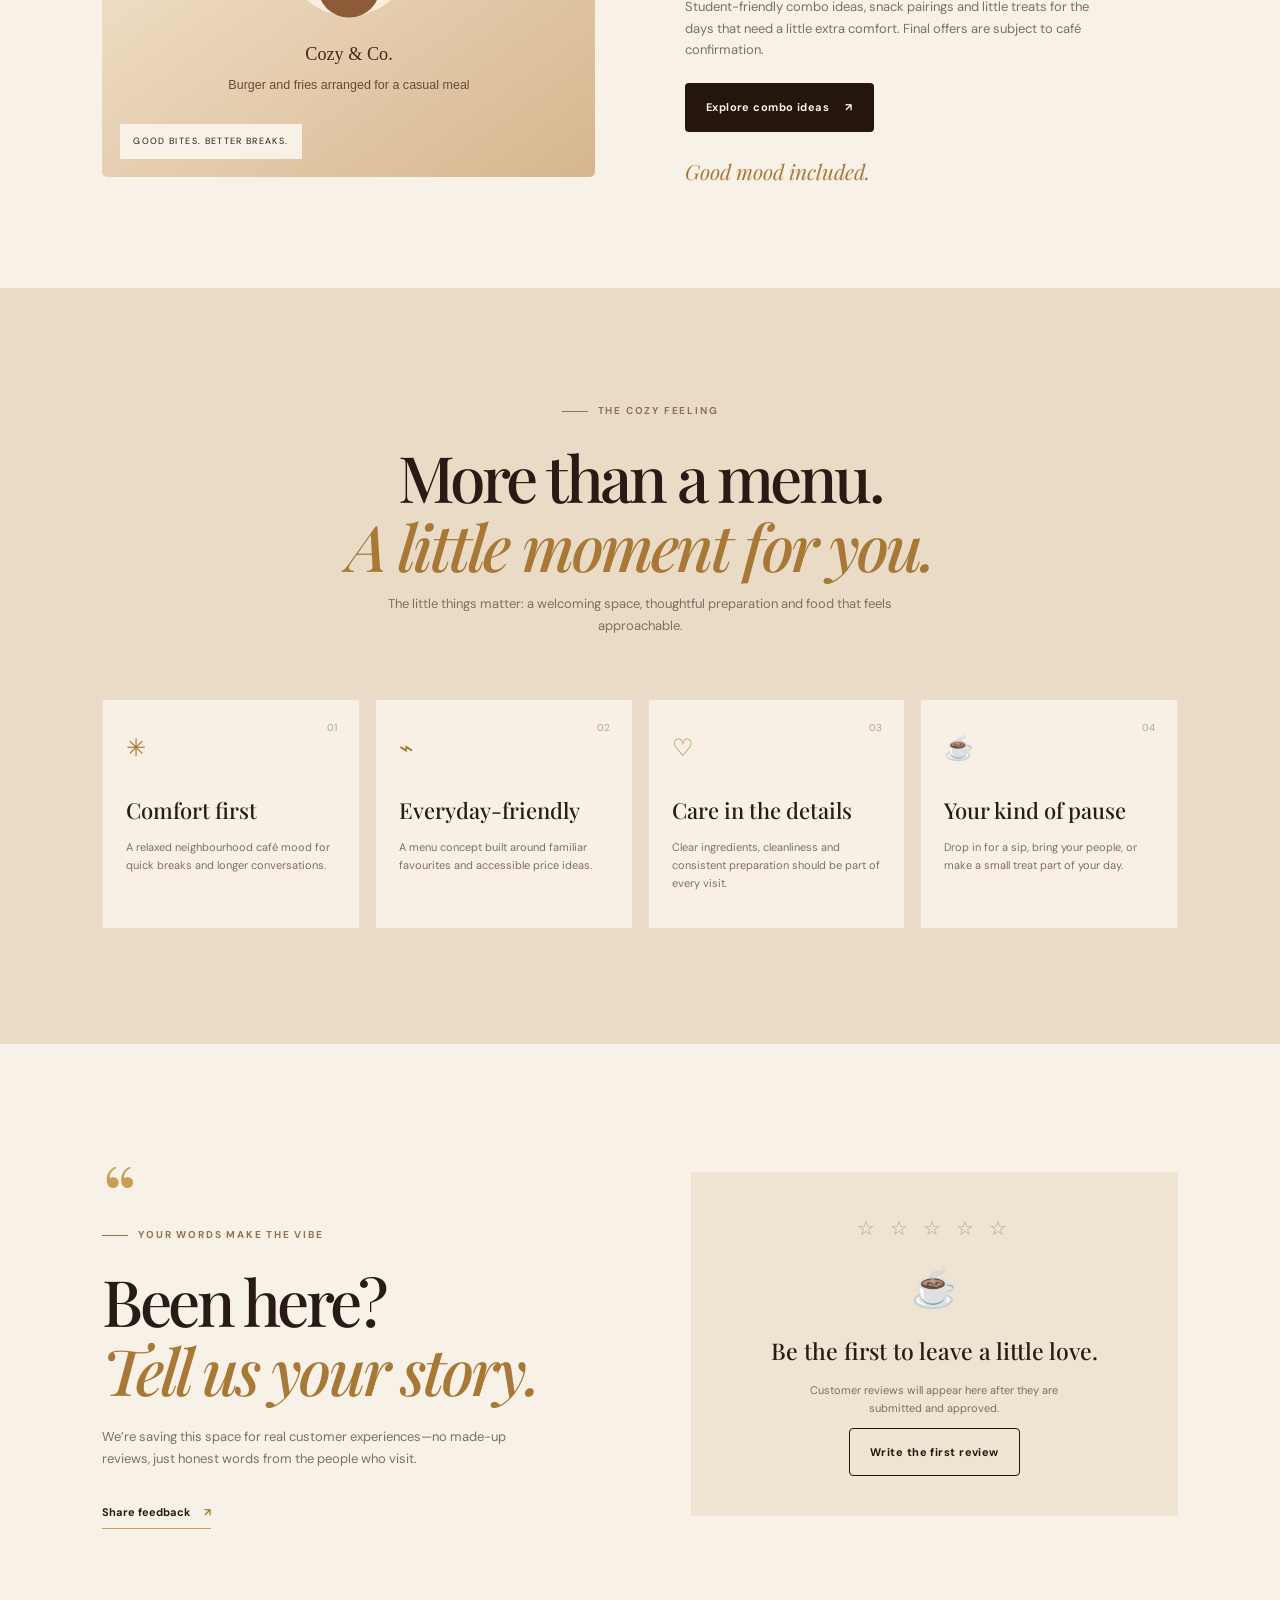
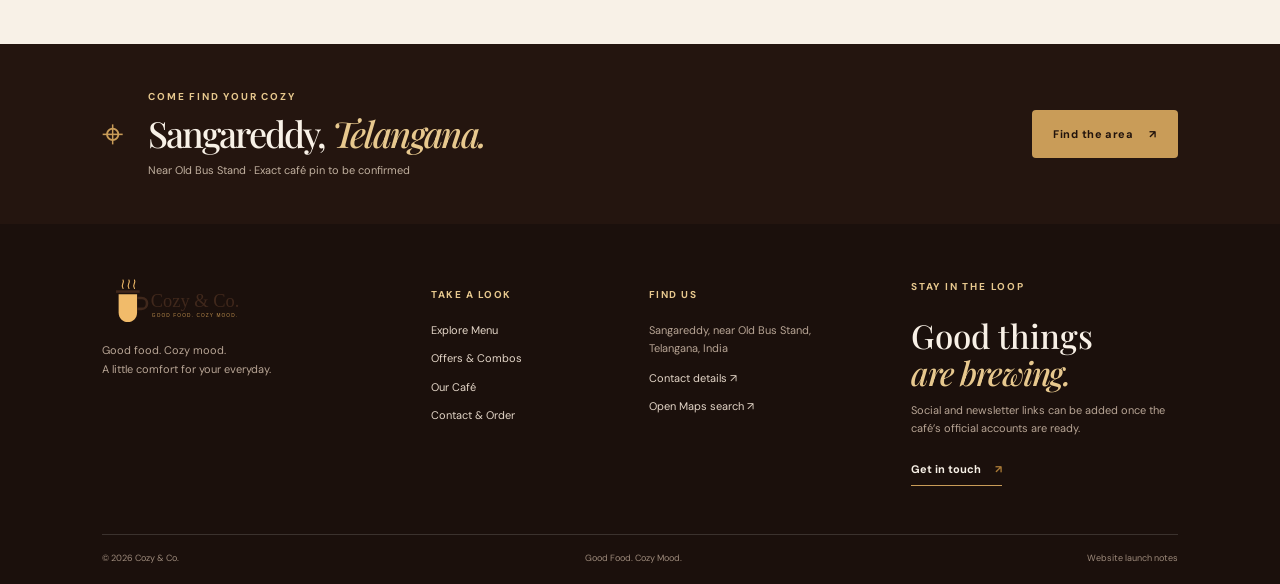
==== commit 84f99202: "Refresh menu photo cache across all pages" ====
--- a/index.html
+++ b/index.html
@@ -11,8 +11,8 @@
   <link rel="icon" href="assets/img/logo.svg" type="image/svg+xml" />
   <link rel="preconnect" href="https://images.unsplash.com" />
   <link rel="stylesheet" href="assets/css/styles.css" />
-  <script defer src="assets/js/data.js?v=20261010-imageaudit13"></script>
-  <script defer src="assets/js/app.js?v=20261010-imageaudit13"></script>
+  <script defer src="assets/js/data.js?v=20261010-imageaudit14"></script>
+  <script defer src="assets/js/app.js?v=20261010-imageaudit14"></script>
 </head>
 <body data-page="home">
   <a class="skip-link" href="#main-content">Skip to content</a>
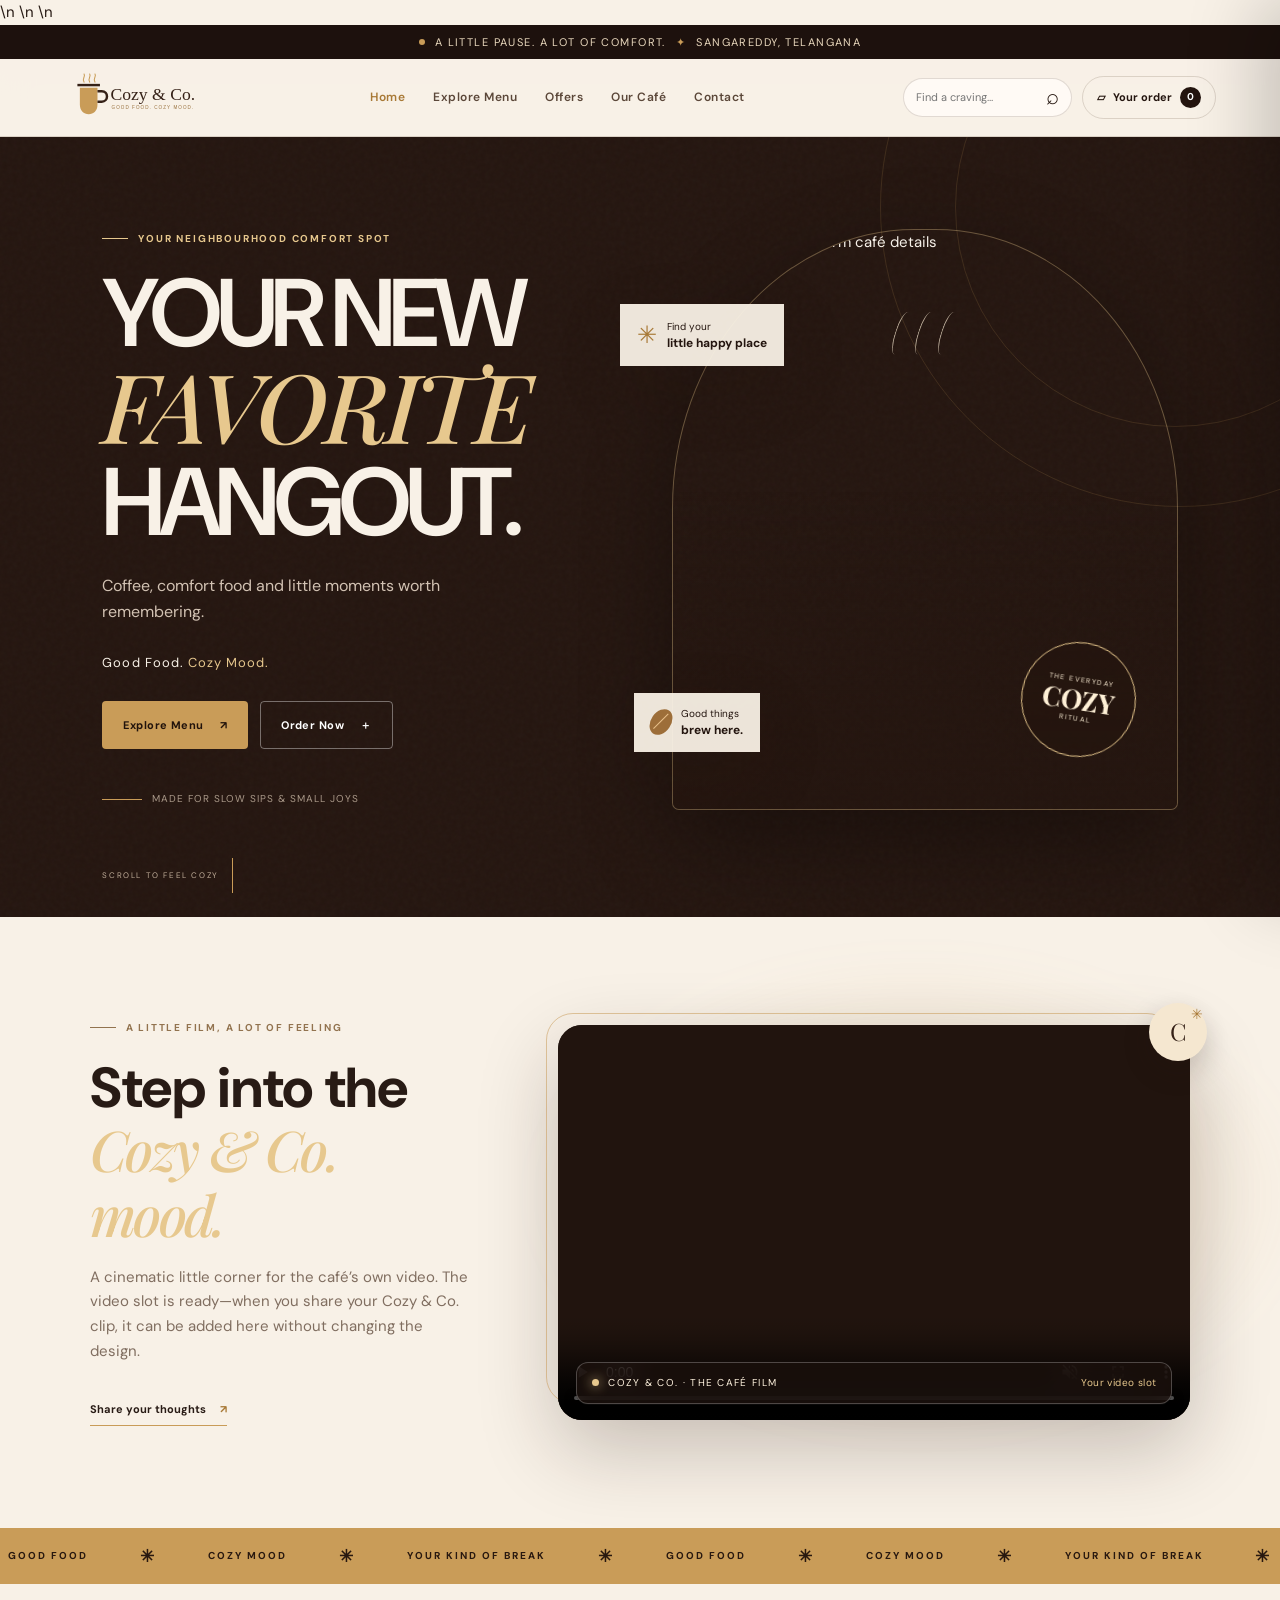
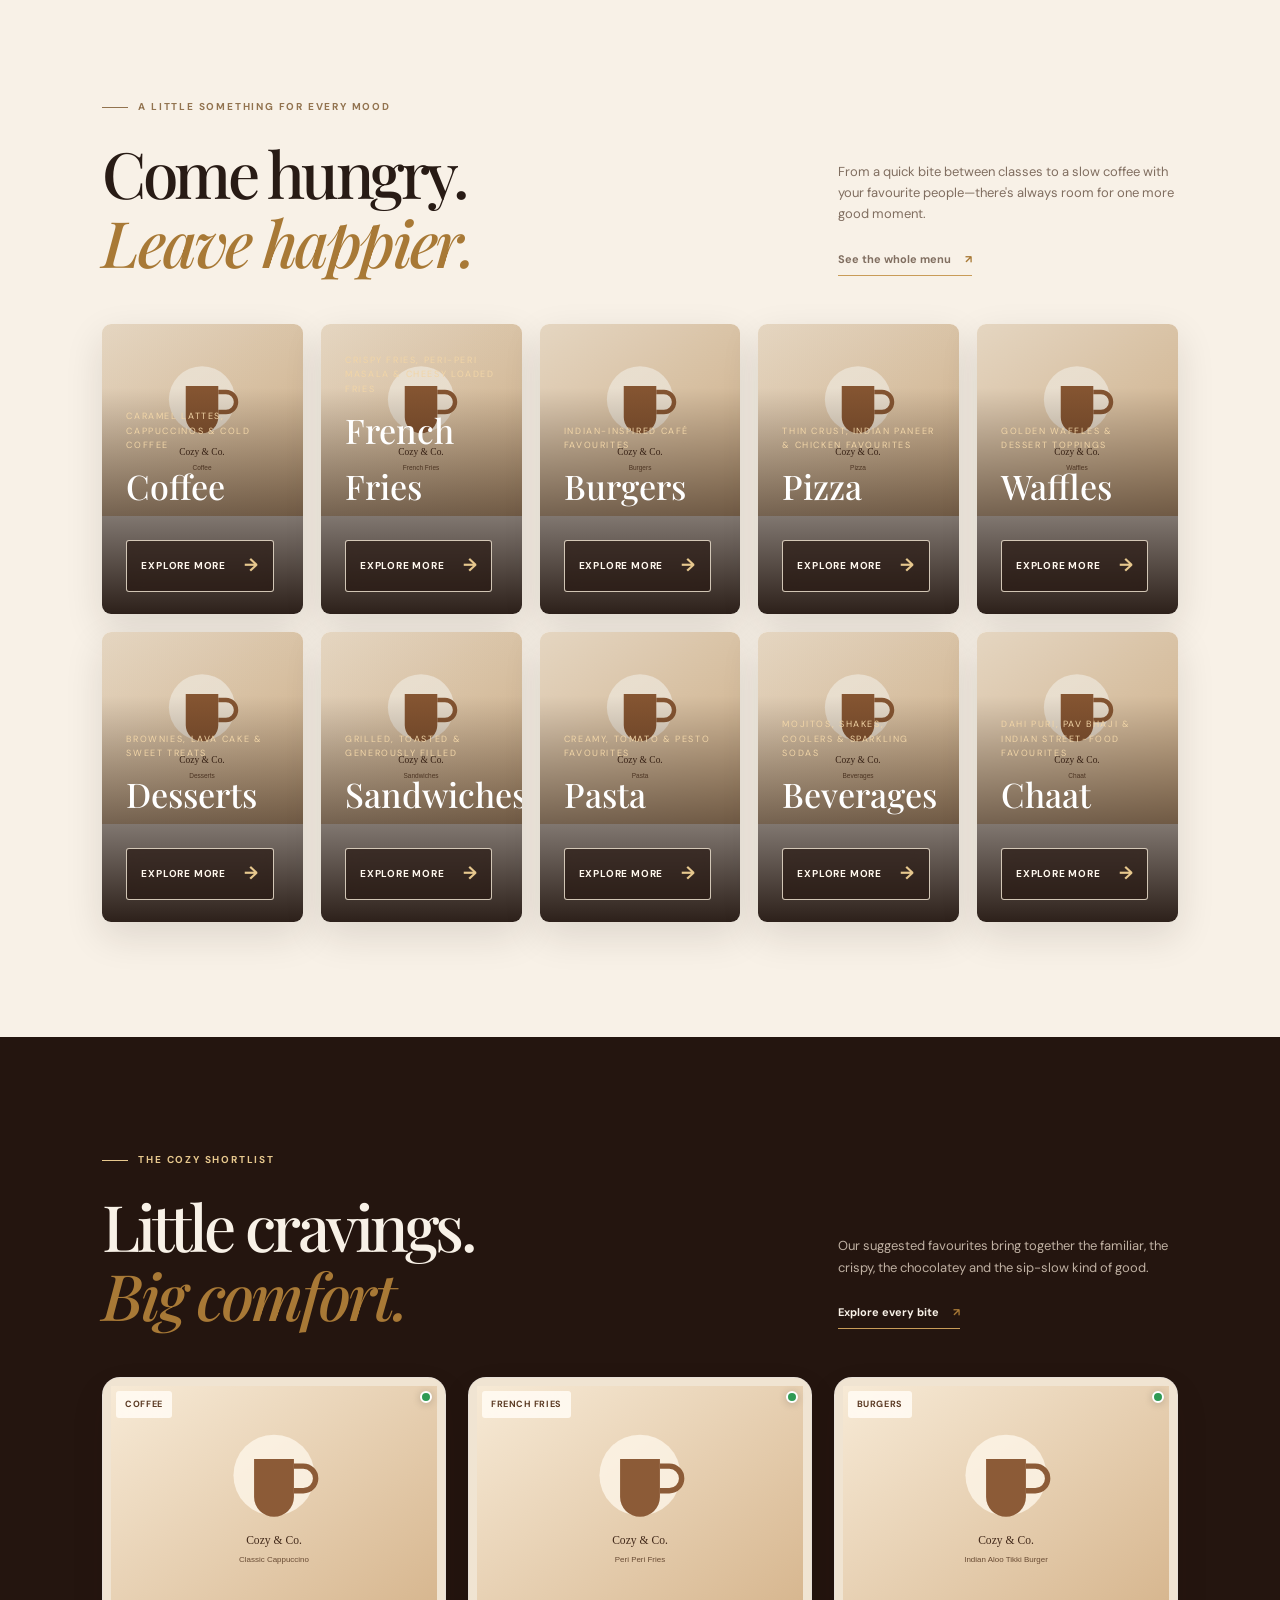
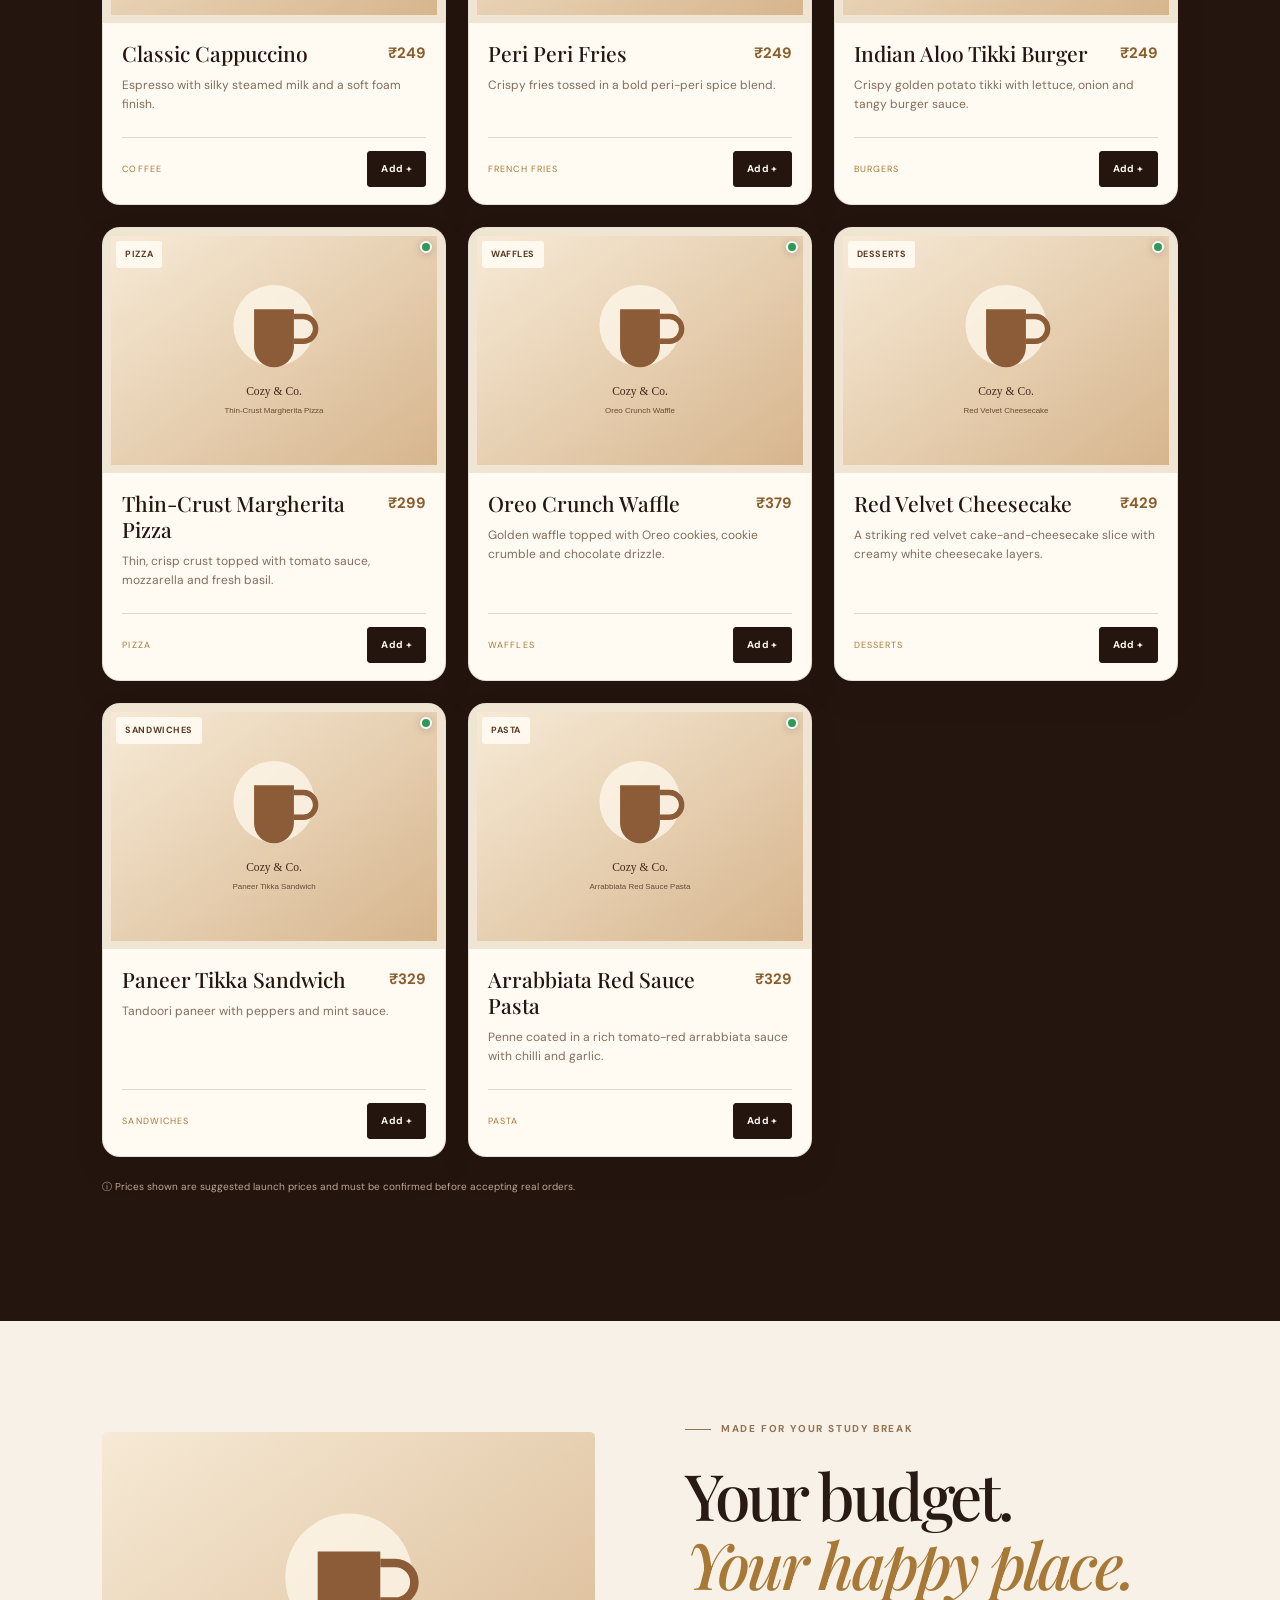
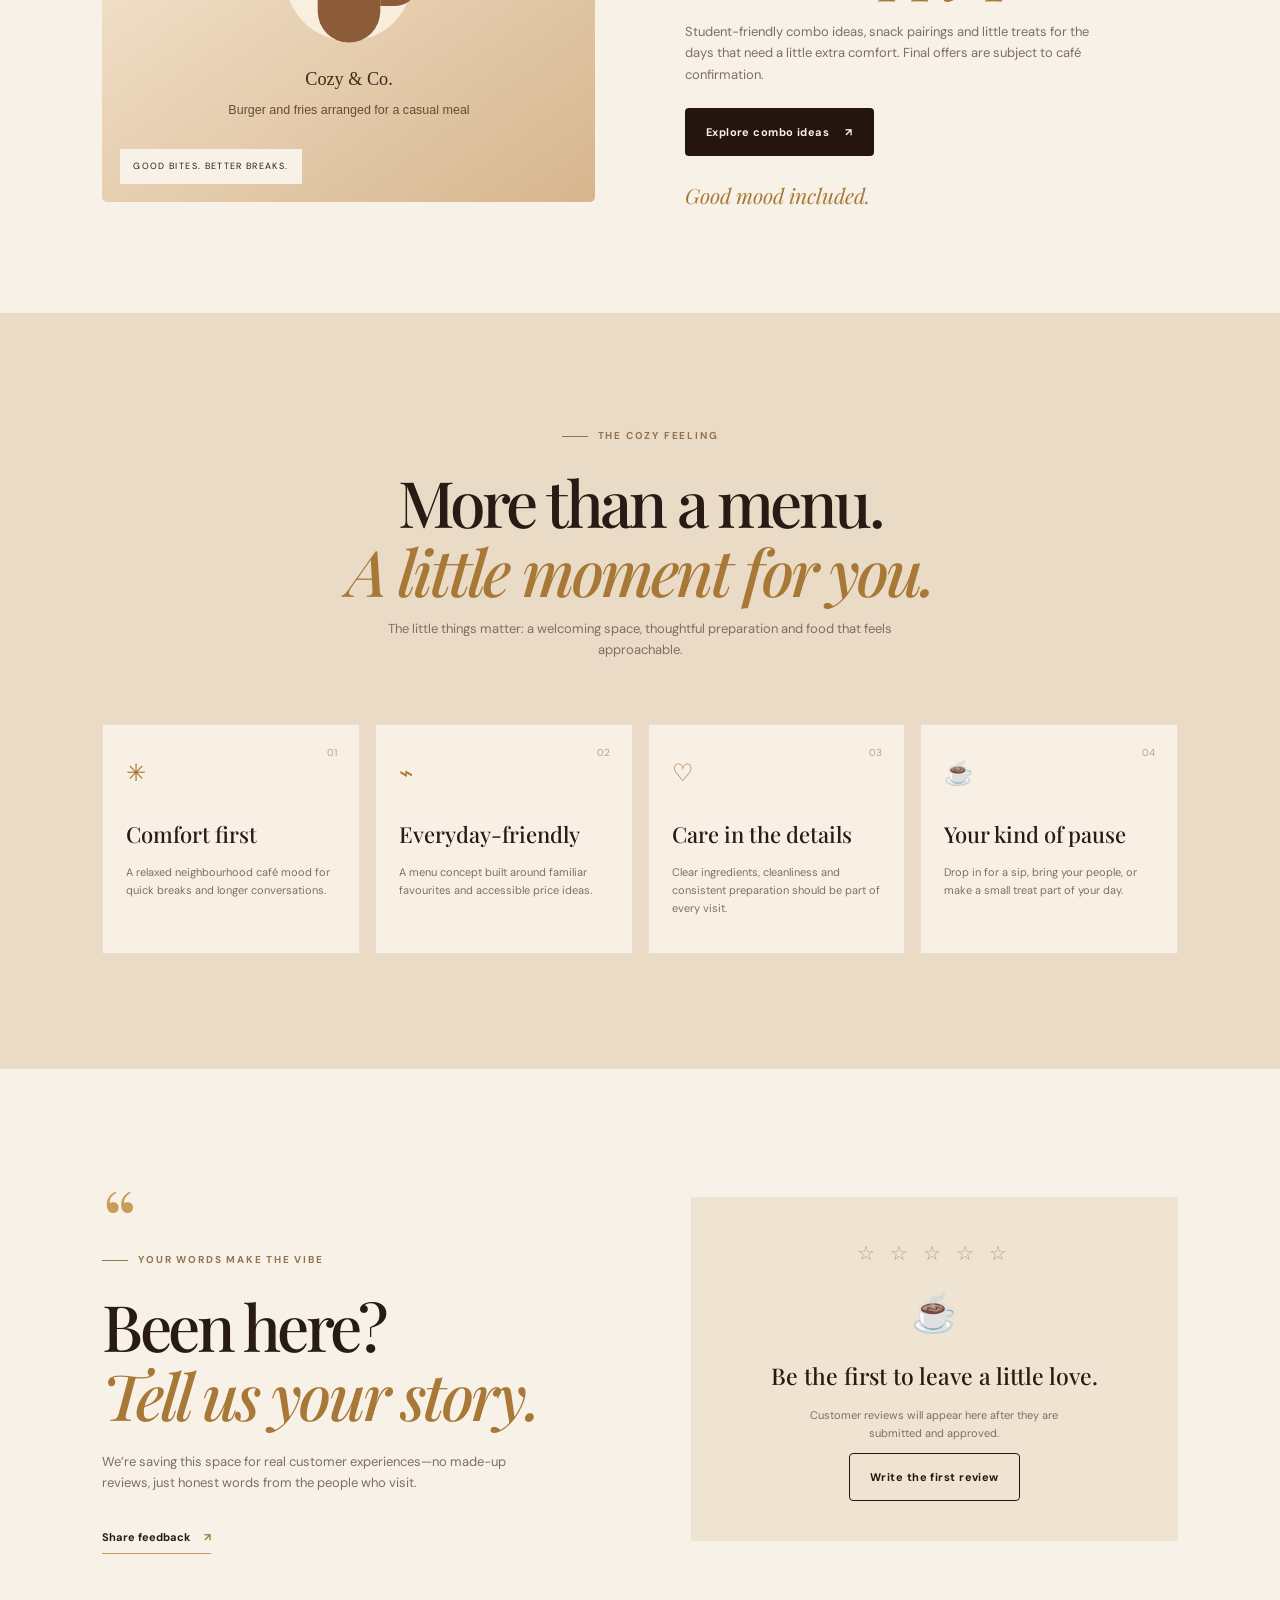
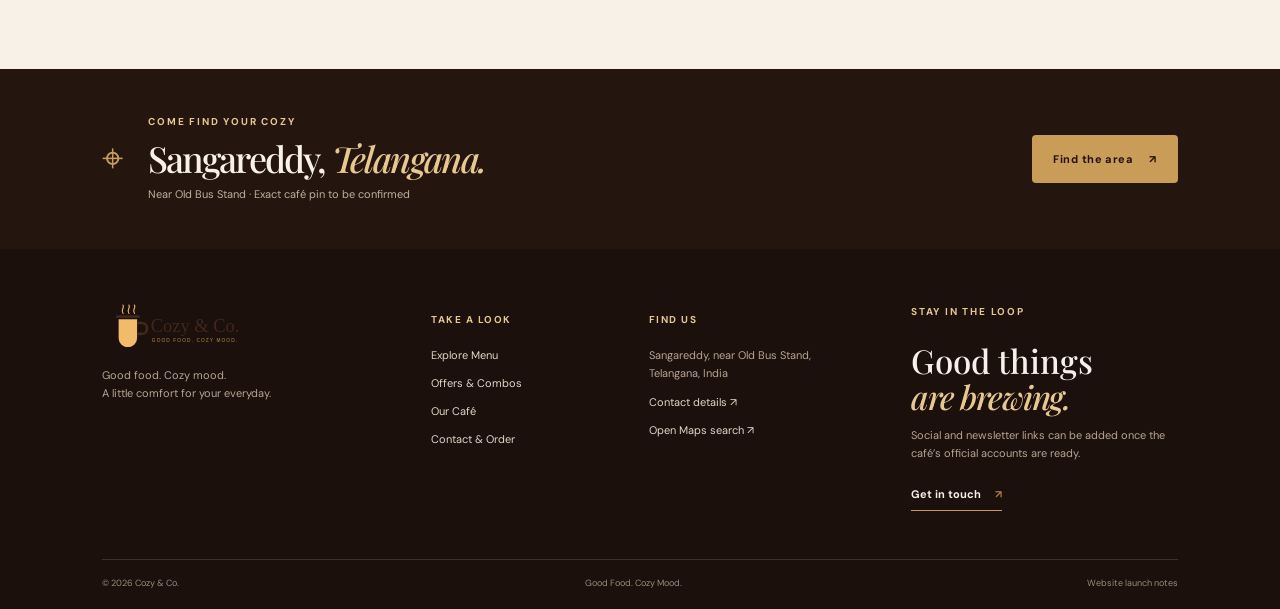
==== commit fb7e18f9: "Connect homepage hero video to Supabase" ====
--- a/index.html
+++ b/index.html
@@ -11,8 +11,8 @@
   <link rel="icon" href="assets/img/logo.svg" type="image/svg+xml" />
   <link rel="preconnect" href="https://images.unsplash.com" />
   <link rel="stylesheet" href="assets/css/styles.css" />
-  <script defer src="assets/js/data.js?v=20261010-imageaudit14"></script>
-  <script defer src="assets/js/app.js?v=20261010-imageaudit14"></script>
+  <script defer src="https://cdn.jsdelivr.net/npm/@supabase/supabase-js@2"></script>\n  <script defer src="assets/js/supabase-config.js?v=1"></script>\n  <script defer src="assets/js/hero-video.js?v=1"></script>\n  <script defer src="assets/js/data.js?v=20261011-friesfix1"></script>
+  <script defer src="assets/js/app.js?v=20261011-friesfix1"></script>
 </head>
 <body data-page="home">
   <a class="skip-link" href="#main-content">Skip to content</a>
@@ -46,7 +46,7 @@
         <div class="hero-footnote"><span class="hero-footnote__line"></span><span>Made for slow sips & small joys</span></div>
       </div>
       <div class="hero-visual reveal" aria-label="Warm cup of coffee on a café table">
-        <div class="hero-photo-frame"><img class="hero-photo" src="https://images.unsplash.com/photo-1559339352-11d035aa65de?auto=format&fit=crop&w=1600&q=90" alt="Fresh coffee and warm café details" fetchpriority="high" /><div class="hero-photo-shade"></div><div class="coffee-steam" aria-hidden="true"><span></span><span></span><span></span></div><div class="hero-stamp"><span class="hero-stamp__small">THE EVERYDAY</span><strong>COZY</strong><span class="hero-stamp__small">RITUAL</span></div></div>
+        <div class="hero-photo-frame"><img class="hero-photo" data-cozy-hero-poster src="https://images.unsplash.com/photo-1559339352-11d035aa65de?auto=format&fit=crop&w=1600&q=90" alt="Fresh coffee and warm café details" fetchpriority="high" /><video class="hero-photo cozy-hero-video" data-cozy-hero-video autoplay muted loop playsinline preload="none" aria-label="Cozy & Co. cinematic café video" poster="https://images.unsplash.com/photo-1559339352-11d035aa65de?auto=format&fit=crop&w=1600&q=90"></video><div class="hero-photo-shade"></div><div class="coffee-steam" aria-hidden="true"><span></span><span></span><span></span></div><div class="hero-stamp"><span class="hero-stamp__small">THE EVERYDAY</span><strong>COZY</strong><span class="hero-stamp__small">RITUAL</span></div></div>
         <div class="floating-note floating-note--top"><span class="note-sparkle">✳</span><span>Find your<br /><strong>little happy place</strong></span></div>
         <div class="floating-note floating-note--bottom"><span class="coffee-bean" aria-hidden="true"></span><span>Good things<br /><strong>brew here.</strong></span></div>
       </div>
@@ -55,7 +55,7 @@
 
     <section class="home-film-section section--cream" id="cozy-film">
       <div class="home-film-copy reveal"><p class="eyebrow"><span class="eyebrow-line"></span> A little film, a lot of feeling</p><h2>Step into the<br/><em>Cozy & Co. mood.</em></h2><p>A cinematic little corner for the café’s own video. The video slot is ready—when you share your Cozy & Co. clip, it can be added here without changing the design.</p><a class="text-link" href="contact.html#share-feedback">Share your thoughts <span>↗</span></a></div>
-      <div class="home-film-frame reveal"><div class="film-glow" aria-hidden="true"></div><video class="home-film-video" autoplay muted loop playsinline controls preload="metadata" poster="https://images.unsplash.com/photo-1559339352-11d035aa65de?auto=format&fit=crop&w=1400&q=90" aria-label="Cozy and Co. café film"><source src="assets/video/cozy-and-co.mp4" type="video/mp4"/>Your browser does not support video.</video><div class="film-caption"><span class="film-caption-dot"></span><span>COZY & CO. · THE CAFÉ FILM</span><span class="film-caption-note">Your video slot</span></div><div class="film-float-mark" aria-hidden="true">C<span>✳</span></div></div>
+      <div class="home-film-frame reveal"><div class="film-glow" aria-hidden="true"></div><video class="home-film-video" data-cozy-hero-video autoplay muted loop playsinline controls preload="metadata" poster="https://images.unsplash.com/photo-1559339352-11d035aa65de?auto=format&fit=crop&w=1400&q=90" aria-label="Cozy and Co. café film"><source src="assets/video/cozy-and-co.mp4" type="video/mp4"/>Your browser does not support video.</video><div class="film-caption"><span class="film-caption-dot"></span><span>COZY & CO. · THE CAFÉ FILM</span><span class="film-caption-note">Your video slot</span></div><div class="film-float-mark" aria-hidden="true">C<span>✳</span></div></div>
     </section>
 
     <div class="ticker" aria-label="Cozy and Co. tagline"><div class="ticker-track"><span>GOOD FOOD</span><b>✳</b><span>COZY MOOD</span><b>✳</b><span>YOUR KIND OF BREAK</span><b>✳</b><span>GOOD FOOD</span><b>✳</b><span>COZY MOOD</span><b>✳</b><span>YOUR KIND OF BREAK</span><b>✳</b></div></div>
